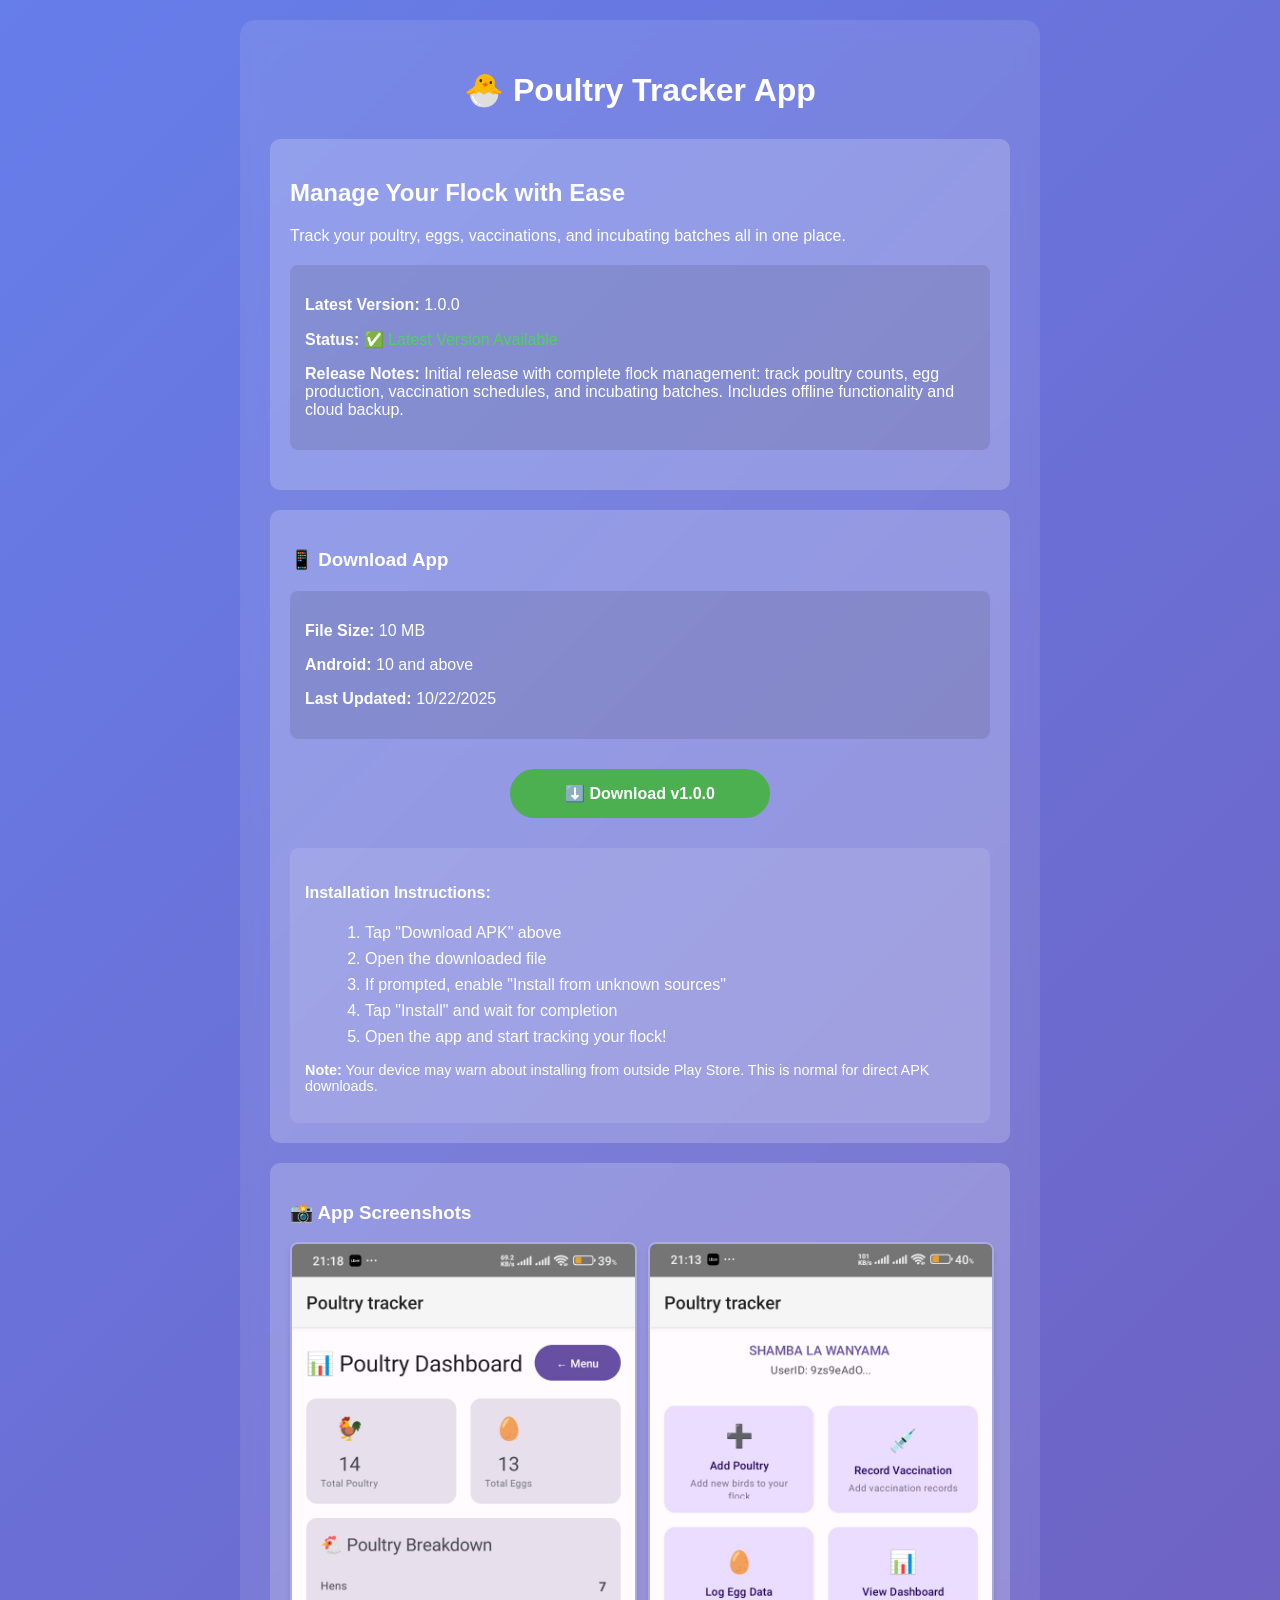
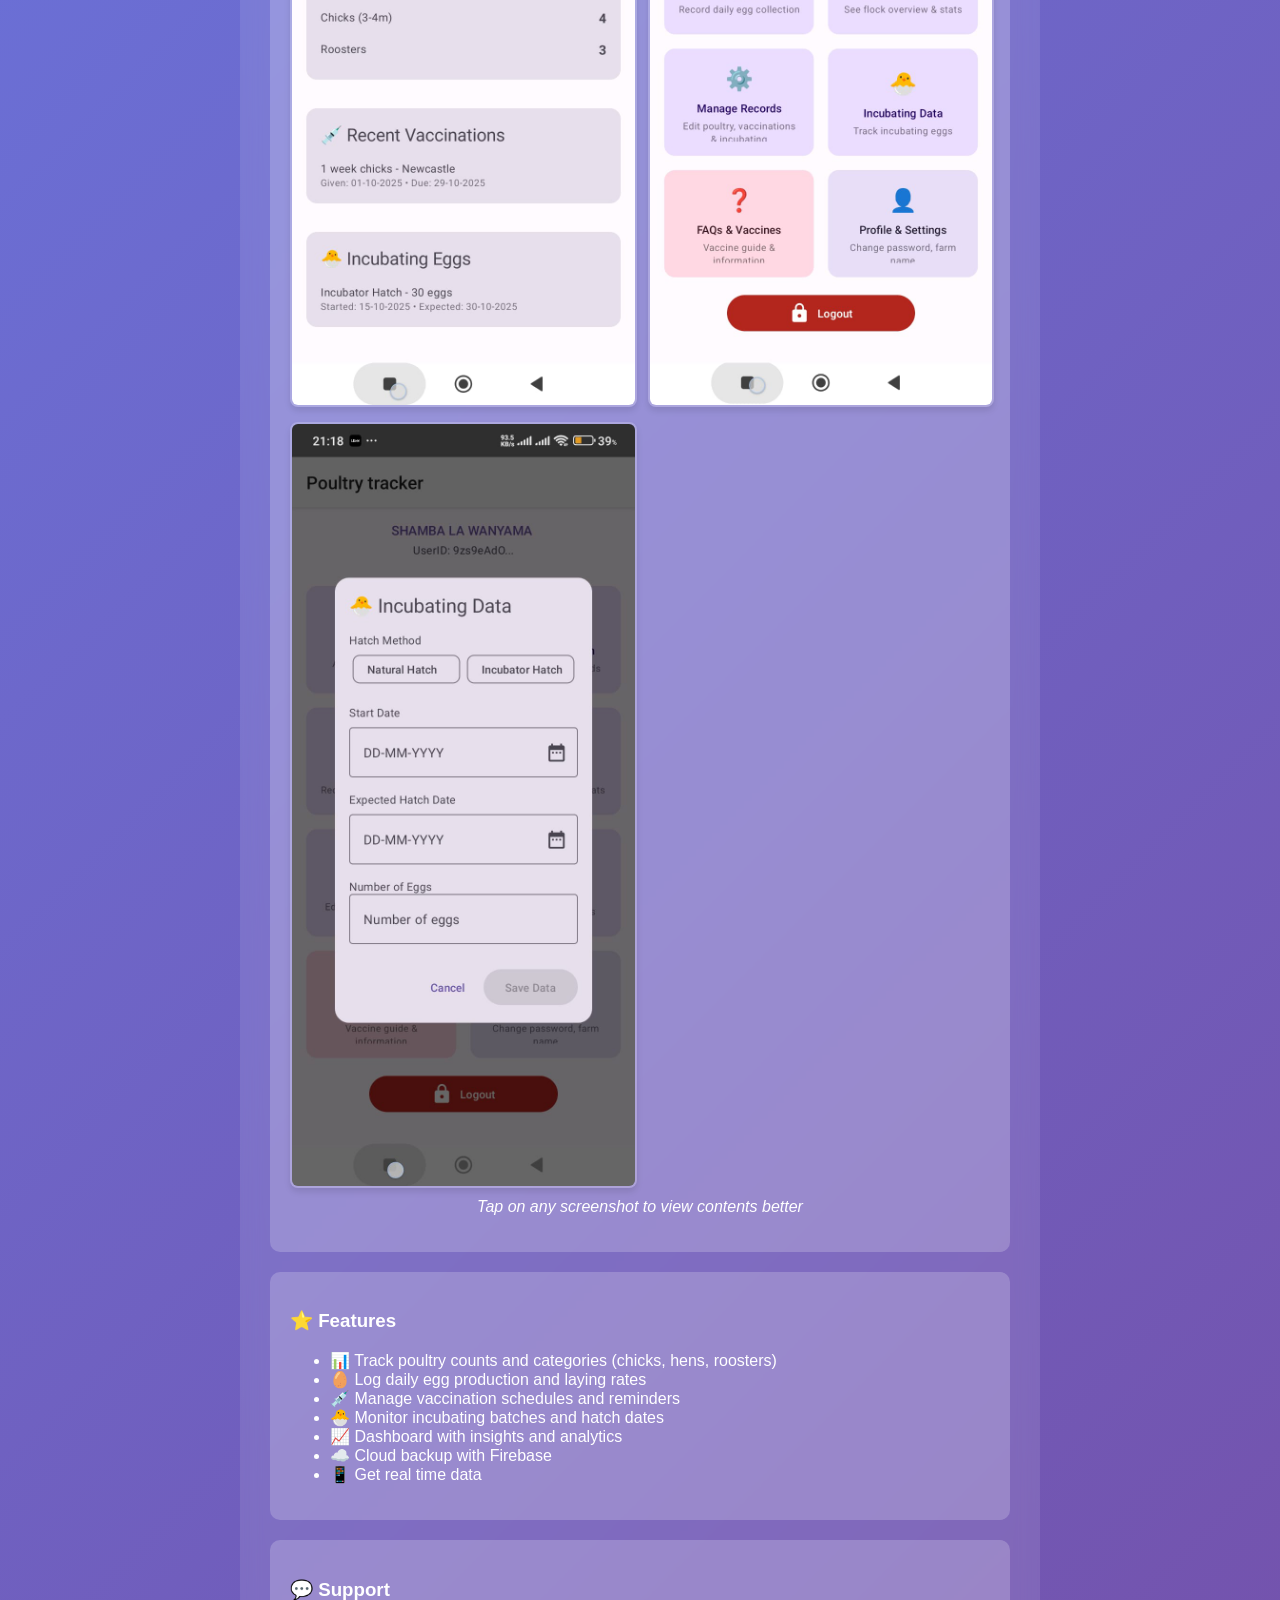
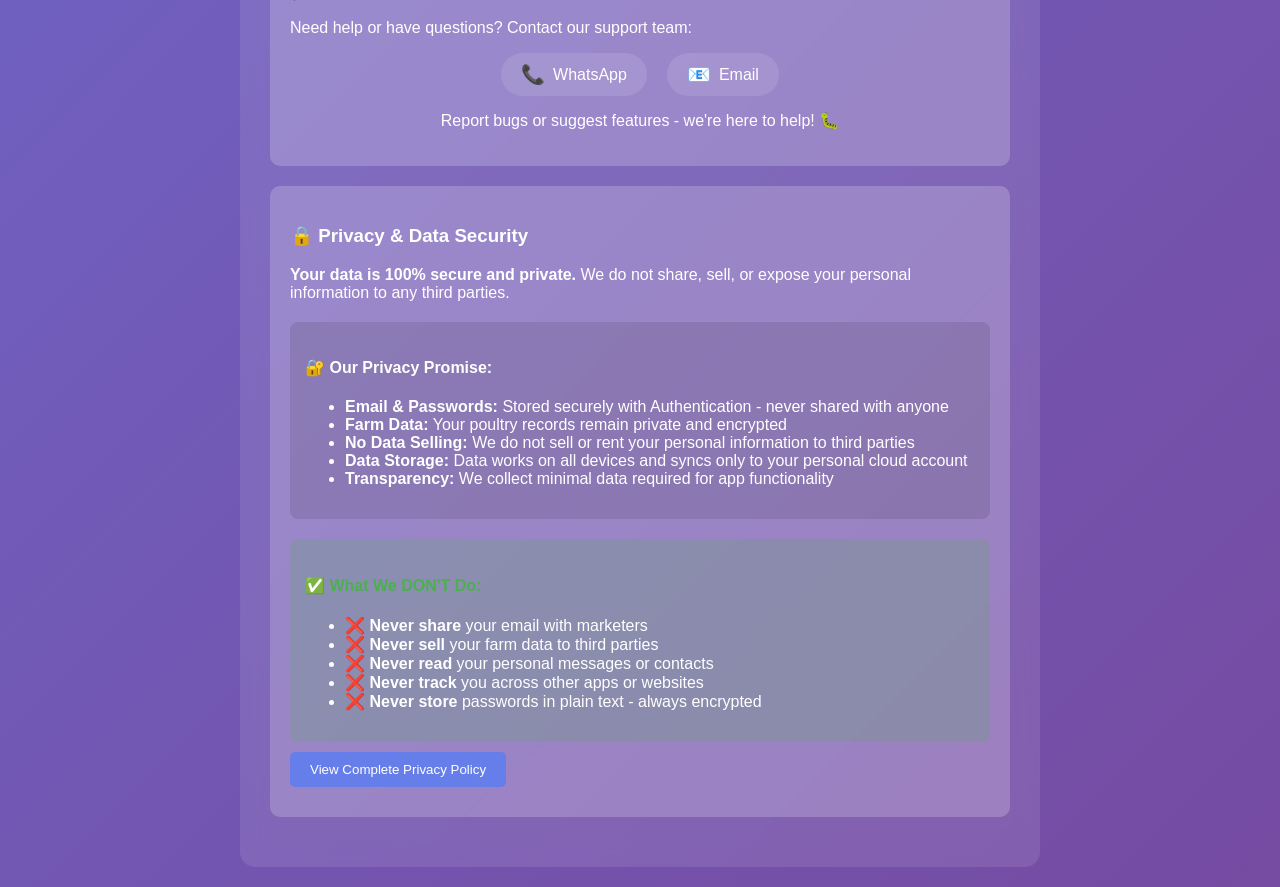
==== index.html @ 31ac5401 "Initial commit: Poultry Tracker App website" ====
<!DOCTYPE html>
<html lang="en">
<head>
    <meta charset="UTF-8">
    <meta name="viewport" content="width=device-width, initial-scale=1.0">
    <title>Poultry Tracker App - Flock Management</title>
    <style>
        body {
            font-family: Arial, sans-serif;
            max-width: 800px;
            margin: 0 auto;
            padding: 20px;
            background: linear-gradient(135deg, #667eea 0%, #764ba2 100%);
            color: white;
            min-height: 100vh;
        }
        .container {
            background: rgba(255, 255, 255, 0.1);
            padding: 30px;
            border-radius: 15px;
            backdrop-filter: blur(10px);
        }
        h1 {
            text-align: center;
            margin-bottom: 30px;
        }
        .app-info {
            background: rgba(255, 255, 255, 0.2);
            padding: 20px;
            border-radius: 10px;
            margin: 20px 0;
        }
        .version-info {
            margin: 20px 0;
            padding: 15px;
            background: rgba(0,0,0,0.1);
            border-radius: 8px;
        }
        .screenshot-grid {
            display: grid;
            grid-template-columns: repeat(auto-fit, minmax(250px, 1fr));
            gap: 15px;
            margin-top: 15px;
        }
        .screenshot {
            width: 100%;
            border-radius: 8px;
            cursor: pointer;
            transition: transform 0.3s;
            box-shadow: 0 4px 6px rgba(0,0,0,0.1);
            border: 2px solid rgba(255,255,255,0.2);
        }
        .screenshot:hover {
            transform: scale(1.05);
        }
        .download-btn {
            display: block;
            width: 200px;
            margin: 30px auto;
            padding: 15px 30px;
            background: #4CAF50;
            color: white;
            text-decoration: none;
            text-align: center;
            border-radius: 25px;
            font-weight: bold;
            transition: background 0.3s;
        }
        .download-btn:hover {
            background: #45a049;
        }
        .instructions {
            background: rgba(255,255,255,0.1);
            padding: 15px;
            border-radius: 8px;
            margin-top: 15px;
        }
        .instructions ol {
            text-align: left;
            margin-left: 20px;
        }
        .instructions li {
            margin-bottom: 8px;
        }
        .contact-links {
            display: flex;
            justify-content: center;
            gap: 20px;
            margin: 15px 0;
        }
        .contact-link {
            display: flex;
            align-items: center;
            gap: 8px;
            padding: 10px 20px;
            background: rgba(255,255,255,0.1);
            border-radius: 25px;
            text-decoration: none;
            color: white;
            transition: background 0.3s;
        }
        .contact-link:hover {
            background: rgba(255,255,255,0.2);
        }
        table {
            width: 100%;
            border-collapse: collapse;
            margin: 15px 0;
        }
        th, td {
            padding: 12px;
            text-align: left;
            border-bottom: 1px solid rgba(255,255,255,0.2);
        }
        th {
            background: rgba(255,255,255,0.1);
            font-weight: bold;
        }
        .privacy-toggle {
            background: #667eea;
            color: white;
            border: none;
            padding: 10px 20px;
            border-radius: 5px;
            cursor: pointer;
            margin: 10px 0;
        }
        .privacy-toggle:hover {
            background: #5a6fd8;
        }
    </style>
</head>
<body>
    <div class="container">
        <h1>🐣 Poultry Tracker App</h1>
        
        <div class="app-info">
            <h2>Manage Your Flock with Ease</h2>
            <p>Track your poultry, eggs, vaccinations, and incubating batches all in one place.</p>
            
            <div class="version-info">
                <p><strong>Latest Version:</strong> <span id="currentVersion">Loading...</span></p>
                <p><strong>Status:</strong> <span id="updateStatus">Checking...</span></p>
                <p><strong>Release Notes:</strong> <span id="releaseNotes">Loading...</span></p>
            </div>
        </div>

        <!-- Download Section -->
        <div class="app-info">
            <h3>📱 Download App</h3>
            <div class="version-info">
                <p><strong>File Size:</strong> 10 MB</p>
                <p><strong>Android:</strong> 10 and above</p>
                <p><strong>Last Updated:</strong> <span id="lastUpdated">Loading...</span></p>
            </div>
            
            <a href="./download/poultry-tracker.apk" class="download-btn" download="PoultryTracker_v1.0.0.apk">
                ⬇️ Download APK
            </a>

            <div class="instructions">
                <h4>Installation Instructions:</h4>
                <ol>
                    <li>Tap "Download APK" above</li>
                    <li>Open the downloaded file</li>
                    <li>If prompted, enable "Install from unknown sources"</li>
                    <li>Tap "Install" and wait for completion</li>
                    <li>Open the app and start tracking your flock!</li>
                </ol>
                <p style="font-size: 0.9em; margin-top: 10px;">
                    <strong>Note:</strong> Your device may warn about installing from outside Play Store. This is normal for direct APK downloads.
                </p>
            </div>
        </div>
        
        <!-- Screenshots Section -->
        <div class="app-info">
            <h3>📸 App Screenshots</h3>
            <div class="screenshot-grid">
                <img src="./images/dashboard.jpg" alt="Dashboard - Track your poultry statistics" class="screenshot" 
                     onerror="this.style.display='none'">
                <img src="./images/menu.jpg" alt="Main Menu - Easy navigation" class="screenshot"
                     onerror="this.style.display='none'">
                <img src="./images/incubate.jpg" alt="Incubation Tracking - Monitor hatch progress" class="screenshot"
                     onerror="this.style.display='none'">
            </div>
            <p style="text-align: center; margin-top: 10px; font-style: italic;">
                Tap on any screenshot to view contents better
            </p>
        </div>
        
        <!-- Features Section -->
        <div class="app-info">
            <h3>⭐ Features</h3>
            <ul>
                <li>📊 Track poultry counts and categories (chicks, hens, roosters)</li>
                <li>🥚 Log daily egg production and laying rates</li>
                <li>💉 Manage vaccination schedules and reminders</li>
                <li>🐣 Monitor incubating batches and hatch dates</li>
                <li>📈 Dashboard with insights and analytics</li>
                <li>☁️ Cloud backup with Firebase</li>
                <li>📱 Get real time data</li>
            </ul>
        </div>
        
        <!-- Support Section -->
        <div class="app-info">
            <h3>💬 Support</h3>
            <p>Need help or have questions? Contact our support team:</p>
            <div class="contact-links">
                <a href="https://wa.me/254799610782" class="contact-link" target="_blank">
                    <span style="font-size: 1.2em;">📞</span> WhatsApp
                </a>
                <a href="mailto:knightdalepoultry@gmail.com" class="contact-link">
                    <span style="font-size: 1.2em;">📧</span> Email
                </a>
            </div>
            <p style="text-align: center; margin-top: 10px;">
                Report bugs or suggest features - we're here to help! 🐛
            </p>
        </div>
        
        <!-- Privacy Policy Section -->
        <div class="app-info">
            <h3>🔒 Privacy & Data Security</h3>
            <p><strong>Your data is 100% secure and private.</strong> We do not share, sell, or expose your personal information to any third parties.</p>
            
            <div class="version-info">
                <h4>🔐 Our Privacy Promise:</h4>
                <ul style="text-align: left;">
                    <li><strong>Email & Passwords:</strong> Stored securely with Authentication - never shared with anyone</li>
                    <li><strong>Farm Data:</strong> Your poultry records remain private and encrypted</li>
                    <li><strong>No Data Selling:</strong> We do not sell or rent your personal information to third parties</li>
                    <li><strong>Data Storage:</strong> Data works on all devices and syncs only to your personal cloud account</li>
                    <li><strong>Transparency:</strong> We collect minimal data required for app functionality</li>
                </ul>
            </div>

            <div style="margin-top: 20px; padding: 15px; background: rgba(76, 175, 80, 0.2); border-radius: 8px;">
                <h4 style="color: #4CAF50;">✅ What We DON'T Do:</h4>
                <ul style="text-align: left;">
                    <li>❌ <strong>Never share</strong> your email with marketers</li>
                    <li>❌ <strong>Never sell</strong> your farm data to third parties</li>
                    <li>❌ <strong>Never read</strong> your personal messages or contacts</li>
                    <li>❌ <strong>Never track</strong> you across other apps or websites</li>
                    <li>❌ <strong>Never store</strong> passwords in plain text - always encrypted</li>
                </ul>
            </div>

            <button class="privacy-toggle" onclick="showFullPrivacy()">View Complete Privacy Policy</button>
        </div>

        <!-- Full Privacy Policy (hidden by default) -->
        <div id="privacy-policy-full" class="app-info" style="display: none;">
            <h3>📄 Complete Privacy Policy</h3>
            
            <h4>1. Information We Collect</h4>
            <p><strong>Personal Information:</strong> When you create an account, we collect your email address for authentication purposes only. This is stored securely.</p>
            
            <p><strong>Farm Data:</strong> We store your poultry counts, egg production records, vaccination schedules, and incubating data. This information is stored in your personal database and is only accessible by you.</p>
            
            <p><strong>Usage Data:</strong> We may collect anonymous usage statistics to improve app performance and fix bugs. This data cannot be traced back to you personally.</p>

            <h4>2. How We Use Your Information</h4>
            <ul style="text-align: left;">
                <li>To provide and maintain the Poultry Tracker App service</li>
                <li>To authenticate your account and secure your data</li>
                <li>To sync your data across devices when you're logged in</li>
                <li>To improve app functionality and user experience</li>
                <li>To provide customer support when requested</li>
            </ul>

            <h4>3. Data Security</h4>
            <p>We implement industry-standard security measures:</p>
            <ul style="text-align: left;">
                <li>All data transmission is encrypted using SSL/TLS</li>
                <li>Passwords are hashed and never stored in plain text</li>
                <li>Database access is restricted with security rules</li>
                <li>Regular security updates and monitoring</li>
            </ul>

            <h4>4. Third-Party Services</h4>
            <p>We use Google Firebase for authentication and data storage. Firebase complies with global privacy standards and provides enterprise-level security for your data.</p>

            <h4>5. Your Rights</h4>
            <p>You have the right to:</p>
            <ul style="text-align: left;">
                <li>Access all your personal data stored in the app</li>
                <li>Export your farm data at any time</li>
                <li>Delete your account and all associated data</li>
                <li>Opt-out of anonymous usage tracking</li>
            </ul>

            <h4>6. Data Retention</h4>
            <p>Your data is retained as long as your account is active. When you delete your account, all personal data and farm records are permanently removed from our servers.</p>

            <h4>7. Contact Us</h4>
            <p>For privacy-related questions or to exercise your rights, contact us at:</p>
            <div class="contact-links">
                <a href="https://wa.me/254799610782" class="contact-link" target="_blank">
                    <span style="font-size: 1.2em;">📞</span> WhatsApp
                </a>
                <a href="mailto:knightdalepoultry@gmail.com" class="contact-link">
                    <span style="font-size: 1.2em;">📧</span> Email
                </a>
            </div>

            <p style="margin-top: 20px; font-size: 0.9em; text-align: center;">
                <em>Last Updated: October 22, 2025</em>
            </p>

            <button class="privacy-toggle" onclick="hideFullPrivacy()">Close Full Policy</button>
        </div>
    </div>

    <script>
        // Fetch and display version info from version.json
        fetch('./version.json')
            .then(response => {
                if (!response.ok) {
                    throw new Error('Network response was not ok');
                }
                return response.json();
            })
            .then(data => {
                console.log('Version data loaded:', data);
                
                // Update version information
                document.getElementById('currentVersion').textContent = data.version;
                document.getElementById('releaseNotes').textContent = data.release_notes || 'Bug fixes and performance improvements';
                document.getElementById('lastUpdated').textContent = new Date(data.timestamp).toLocaleDateString();
                
                // Update download link with version-specific filename
                const downloadLink = document.querySelector('.download-btn');
                downloadLink.href = data.url;
                downloadLink.download = `PoultryTracker_v${data.version}.apk`;
                downloadLink.textContent = `⬇️ Download v${data.version}`;
                
                // Show appropriate status
                if (data.mandatory) {
                    document.getElementById('updateStatus').textContent = '🔄 Mandatory Update Required';
                    document.getElementById('updateStatus').style.color = '#ff6b6b';
                } else {
                    document.getElementById('updateStatus').textContent = '✅ Latest Version Available';
                    document.getElementById('updateStatus').style.color = '#51cf66';
                }
            })
            .catch(error => {
                console.error('Error fetching version:', error);
                // Fallback values
                document.getElementById('currentVersion').textContent = '1.0.0';
                document.getElementById('updateStatus').textContent = '⚠️ Check updates in app';
                document.getElementById('updateStatus').style.color = '#ffcc00';
                document.getElementById('releaseNotes').textContent = 'Initial release with flock tracking';
                document.getElementById('lastUpdated').textContent = new Date().toLocaleDateString();
            });

        // Screenshot modal functionality
        document.querySelectorAll('.screenshot').forEach(img => {
            img.addEventListener('click', () => {
                const modal = document.createElement('div');
                modal.style.position = 'fixed';
                modal.style.top = '0';
                modal.style.left = '0';
                modal.style.width = '100%';
                modal.style.height = '100%';
                modal.style.backgroundColor = 'rgba(0,0,0,0.9)';
                modal.style.display = 'flex';
                modal.style.justifyContent = 'center';
                modal.style.alignItems = 'center';
                modal.style.zIndex = '1000';
                modal.style.cursor = 'pointer';
                
                const modalImg = document.createElement('img');
                modalImg.src = img.src;
                modalImg.alt = img.alt;
                modalImg.style.maxWidth = '90%';
                modalImg.style.maxHeight = '90%';
                modalImg.style.borderRadius = '12px';
                modalImg.style.boxShadow = '0 10px 30px rgba(0,0,0,0.5)';
                
                modal.appendChild(modalImg);
                modal.addEventListener('click', () => document.body.removeChild(modal));
                document.body.appendChild(modal);
            });
        });

        // Privacy Policy Toggle Functions
        function showFullPrivacy() {
            document.getElementById('privacy-policy-full').style.display = 'block';
            document.getElementById('privacy-policy-full').scrollIntoView({ behavior: 'smooth' });
        }

        function hideFullPrivacy() {
            document.getElementById('privacy-policy-full').style.display = 'none';
        }
    </script>
</body>
</html>
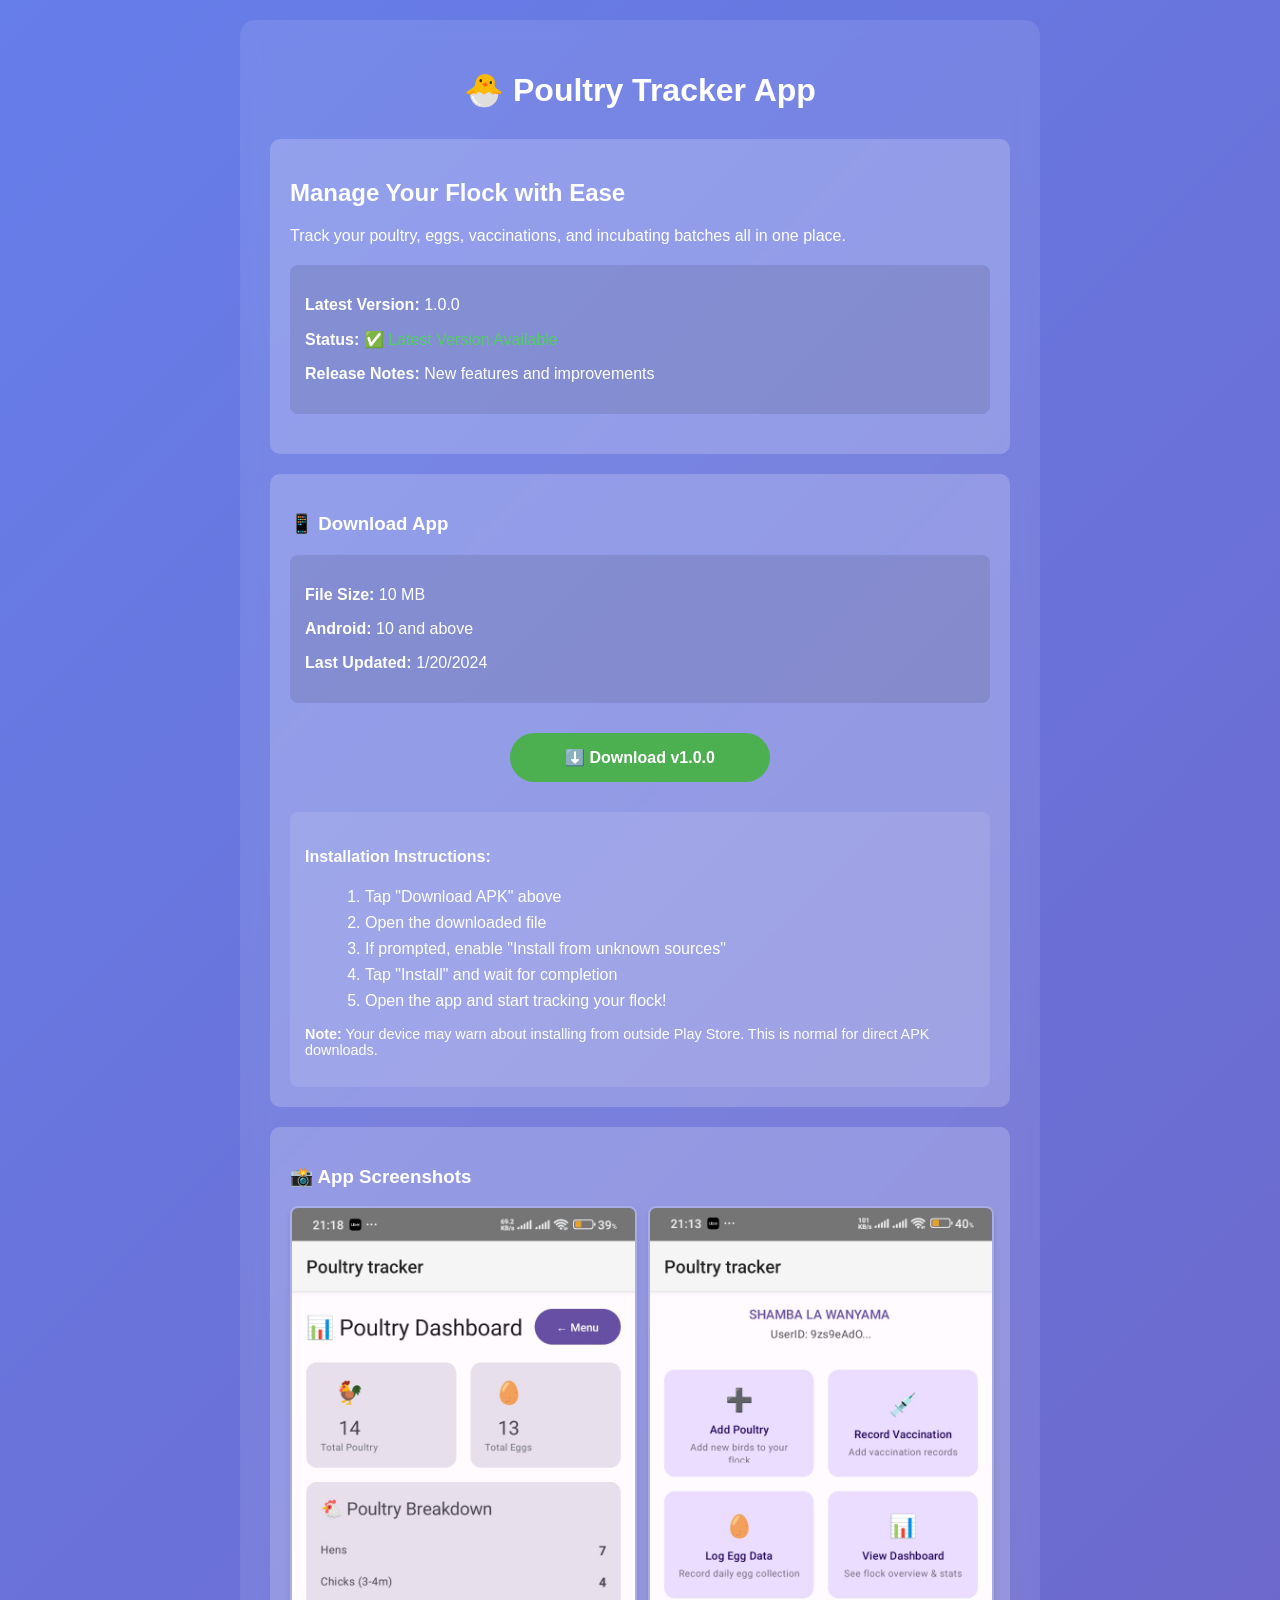
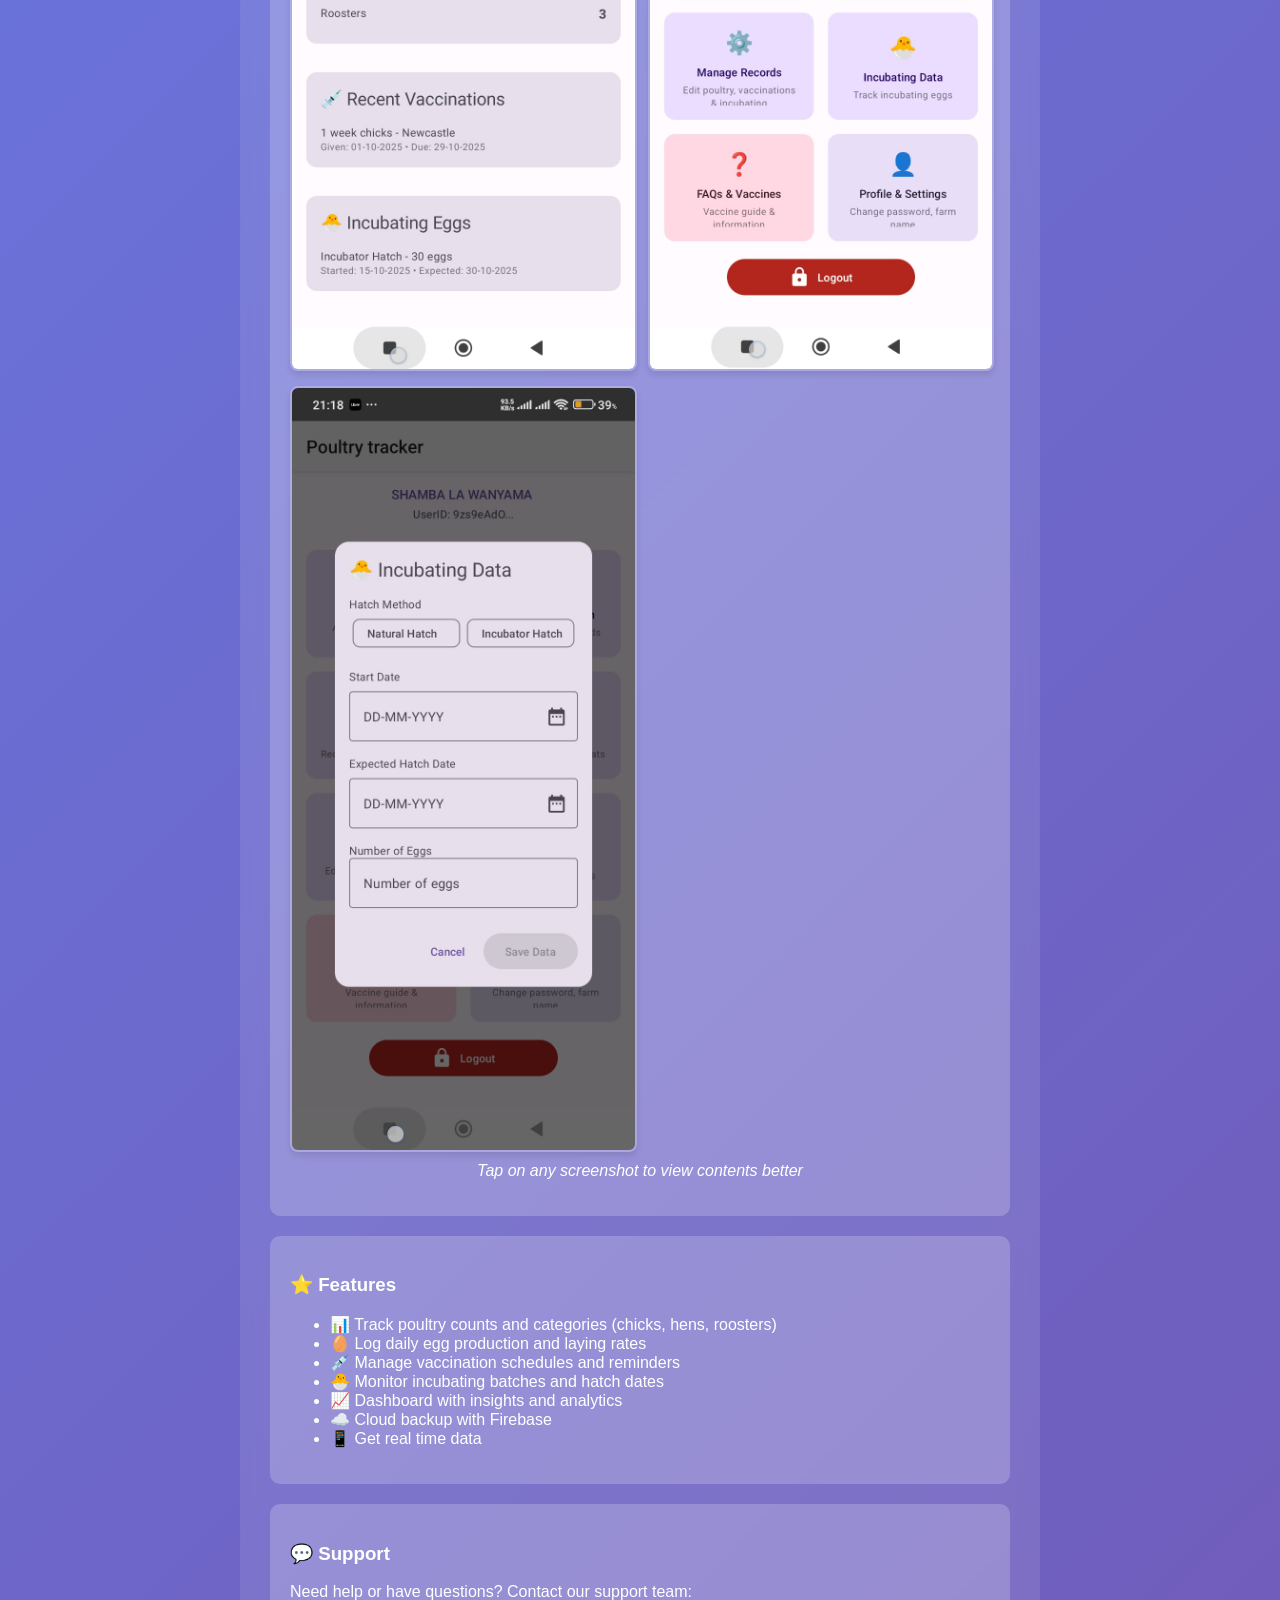
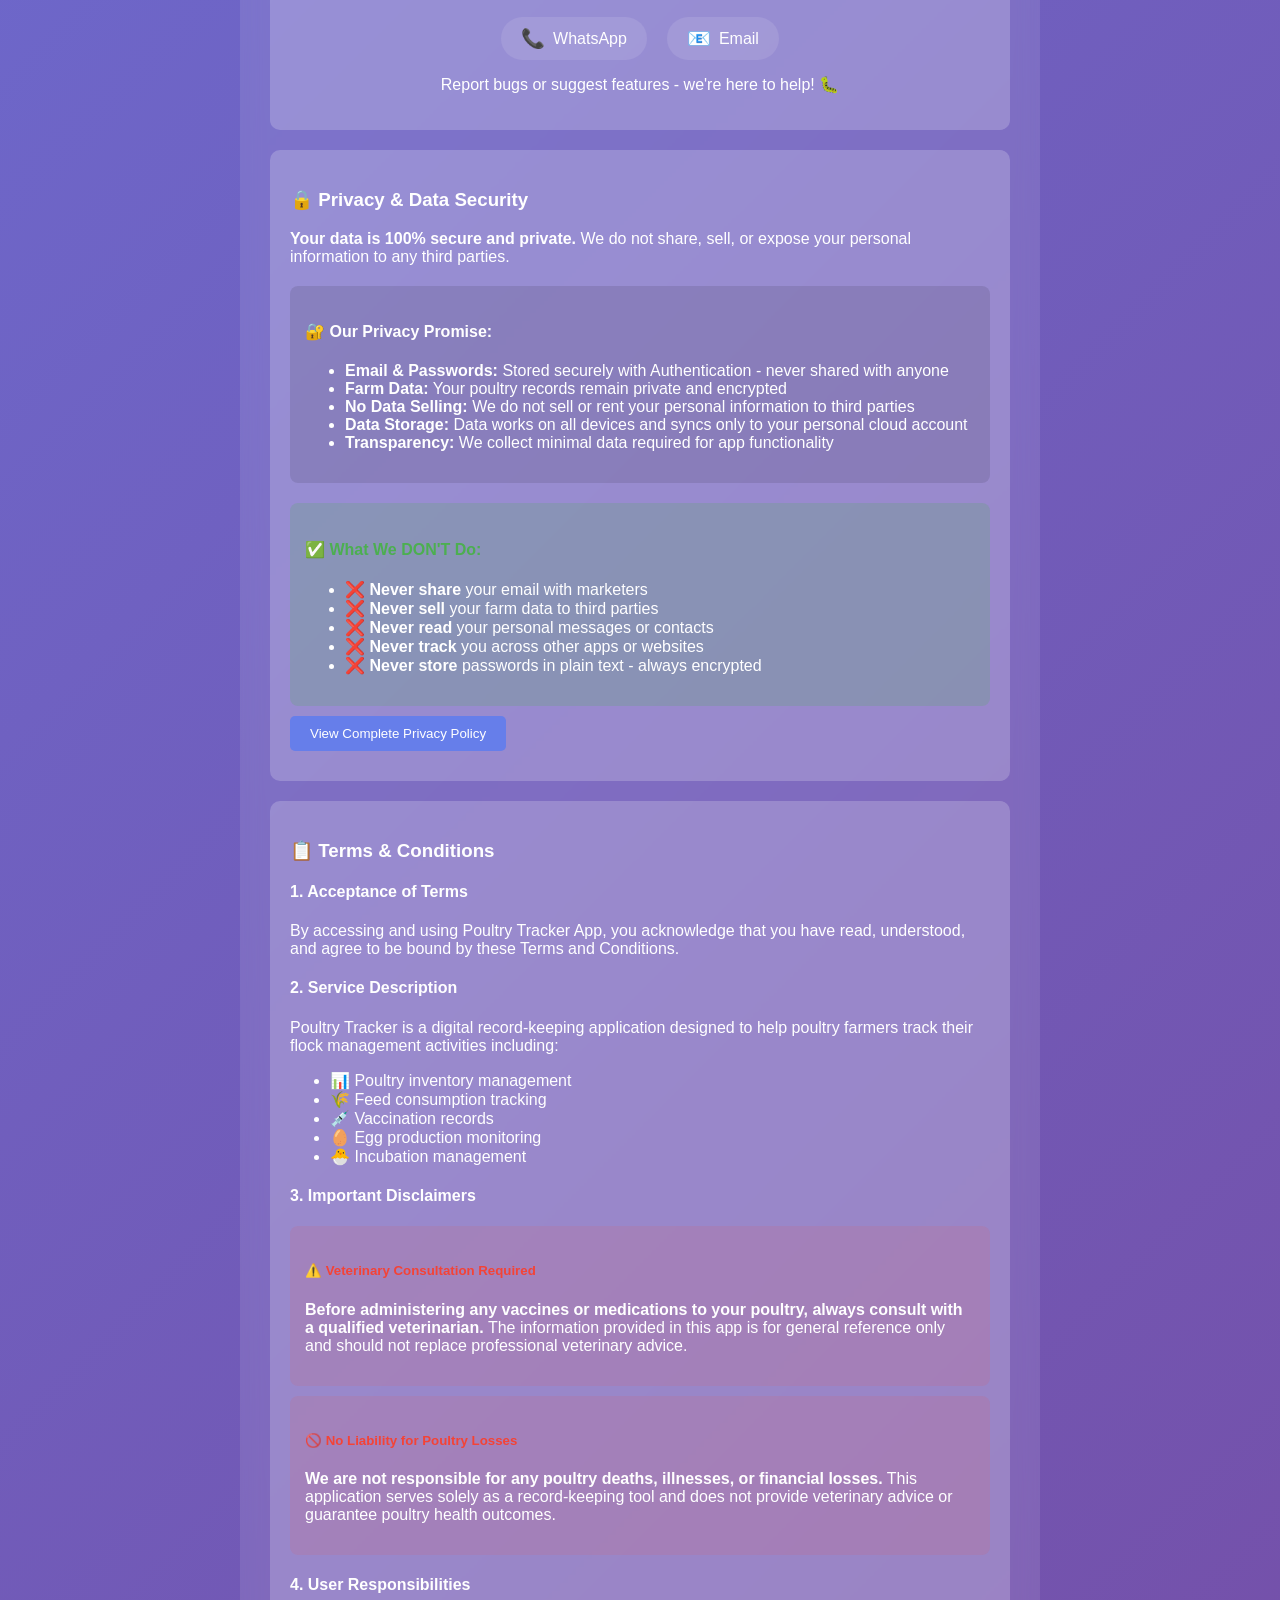
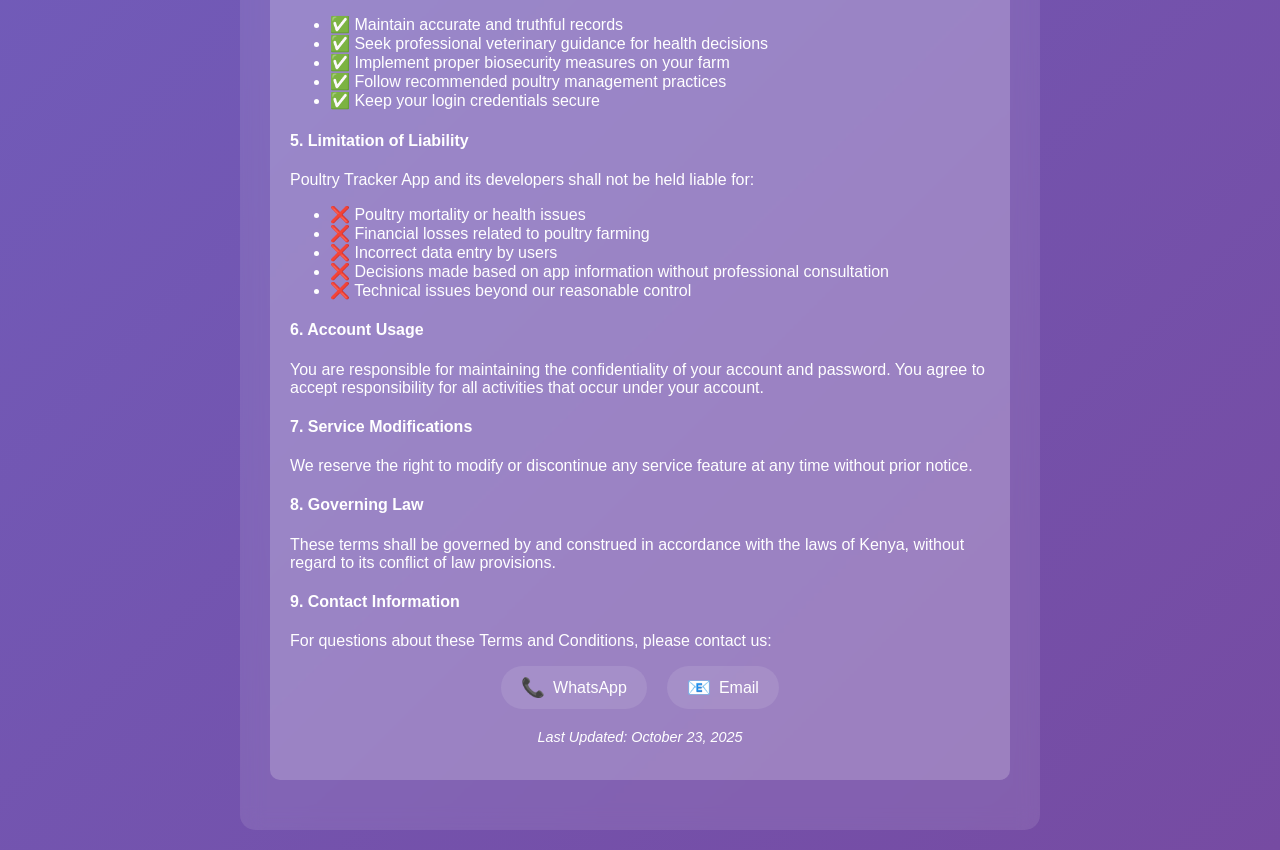
==== commit 47309e2a: "Update index.html" ====
--- a/index.html
+++ b/index.html
@@ -311,6 +311,81 @@
 
             <button class="privacy-toggle" onclick="hideFullPrivacy()">Close Full Policy</button>
         </div>
+
+        <!-- Terms and Conditions Section -->
+<div class="app-info">
+    <h3>📋 Terms & Conditions</h3>
+    
+    <div class="terms-content">
+        <h4>1. Acceptance of Terms</h4>
+        <p>By accessing and using Poultry Tracker App, you acknowledge that you have read, understood, and agree to be bound by these Terms and Conditions.</p>
+
+        <h4>2. Service Description</h4>
+        <p>Poultry Tracker is a digital record-keeping application designed to help poultry farmers track their flock management activities including:</p>
+        <ul style="text-align: left;">
+            <li>📊 Poultry inventory management</li>
+            <li>🌾 Feed consumption tracking</li>
+            <li>💉 Vaccination records</li>
+            <li>🥚 Egg production monitoring</li>
+            <li>🐣 Incubation management</li>
+        </ul>
+
+        <h4>3. Important Disclaimers</h4>
+        
+        <div style="background: rgba(244, 67, 54, 0.1); padding: 15px; border-radius: 8px; margin: 10px 0;">
+            <h5 style="color: #f44336;">⚠️ Veterinary Consultation Required</h5>
+            <p><strong>Before administering any vaccines or medications to your poultry, always consult with a qualified veterinarian.</strong> The information provided in this app is for general reference only and should not replace professional veterinary advice.</p>
+        </div>
+
+        <div style="background: rgba(244, 67, 54, 0.1); padding: 15px; border-radius: 8px; margin: 10px 0;">
+            <h5 style="color: #f44336;">🚫 No Liability for Poultry Losses</h5>
+            <p><strong>We are not responsible for any poultry deaths, illnesses, or financial losses.</strong> This application serves solely as a record-keeping tool and does not provide veterinary advice or guarantee poultry health outcomes.</p>
+        </div>
+
+        <h4>4. User Responsibilities</h4>
+        <ul style="text-align: left;">
+            <li>✅ Maintain accurate and truthful records</li>
+            <li>✅ Seek professional veterinary guidance for health decisions</li>
+            <li>✅ Implement proper biosecurity measures on your farm</li>
+            <li>✅ Follow recommended poultry management practices</li>
+            <li>✅ Keep your login credentials secure</li>
+        </ul>
+
+        <h4>5. Limitation of Liability</h4>
+        <p>Poultry Tracker App and its developers shall not be held liable for:</p>
+        <ul style="text-align: left;">
+            <li>❌ Poultry mortality or health issues</li>
+            <li>❌ Financial losses related to poultry farming</li>
+            <li>❌ Incorrect data entry by users</li>
+            <li>❌ Decisions made based on app information without professional consultation</li>
+            <li>❌ Technical issues beyond our reasonable control</li>
+        </ul>
+
+        <h4>6. Account Usage</h4>
+        <p>You are responsible for maintaining the confidentiality of your account and password. You agree to accept responsibility for all activities that occur under your account.</p>
+
+        <h4>7. Service Modifications</h4>
+        <p>We reserve the right to modify or discontinue any service feature at any time without prior notice.</p>
+
+        <h4>8. Governing Law</h4>
+        <p>These terms shall be governed by and construed in accordance with the laws of Kenya, without regard to its conflict of law provisions.</p>
+
+        <h4>9. Contact Information</h4>
+        <p>For questions about these Terms and Conditions, please contact us:</p>
+        <div class="contact-links">
+            <a href="https://wa.me/254799610782" class="contact-link" target="_blank">
+                <span style="font-size: 1.2em;">📞</span> WhatsApp
+            </a>
+            <a href="mailto:knightdalepoultry@gmail.com" class="contact-link">
+                <span style="font-size: 1.2em;">📧</span> Email
+            </a>
+        </div>
+
+        <p style="margin-top: 20px; font-size: 0.9em; text-align: center;">
+            <em>Last Updated: October 23, 2025</em>
+        </p>
+    </div>
+</div>
     </div>
 
     <script>
@@ -396,4 +471,4 @@
         }
     </script>
 </body>
-</html>+</html>
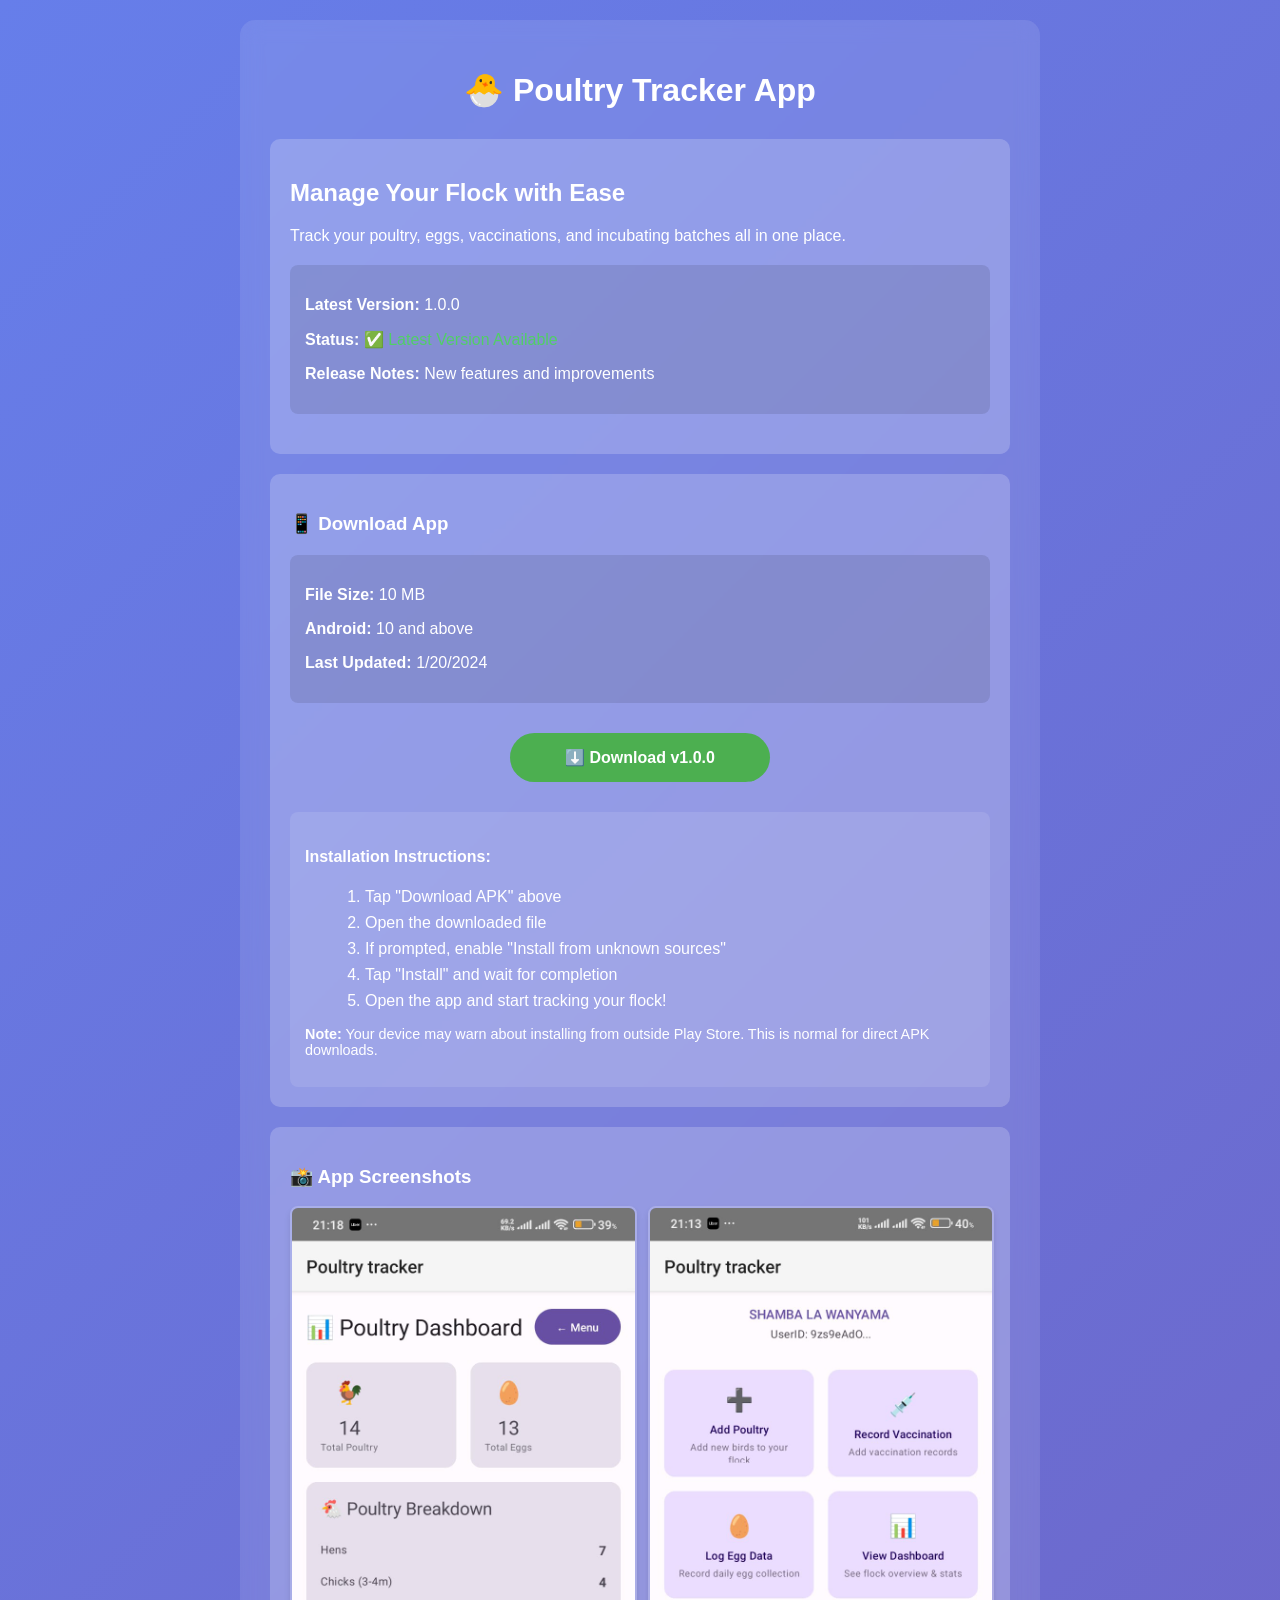
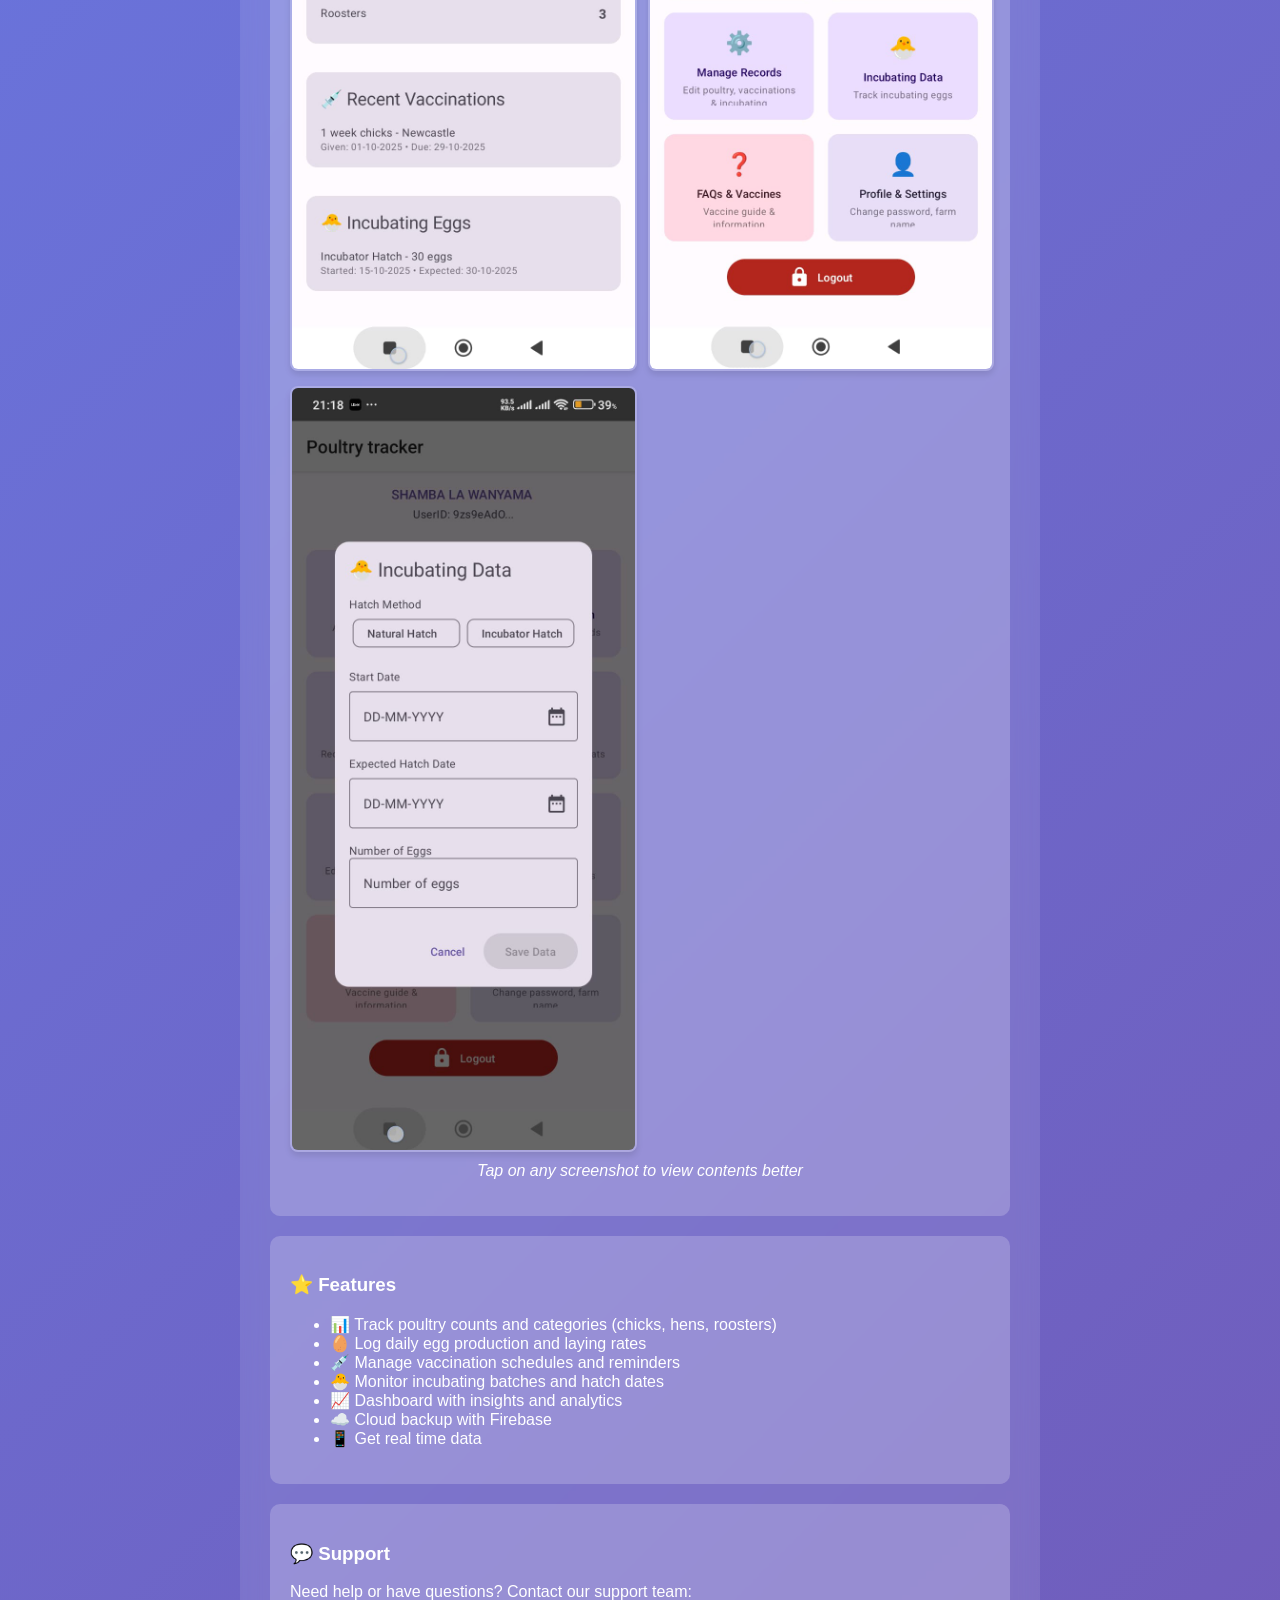
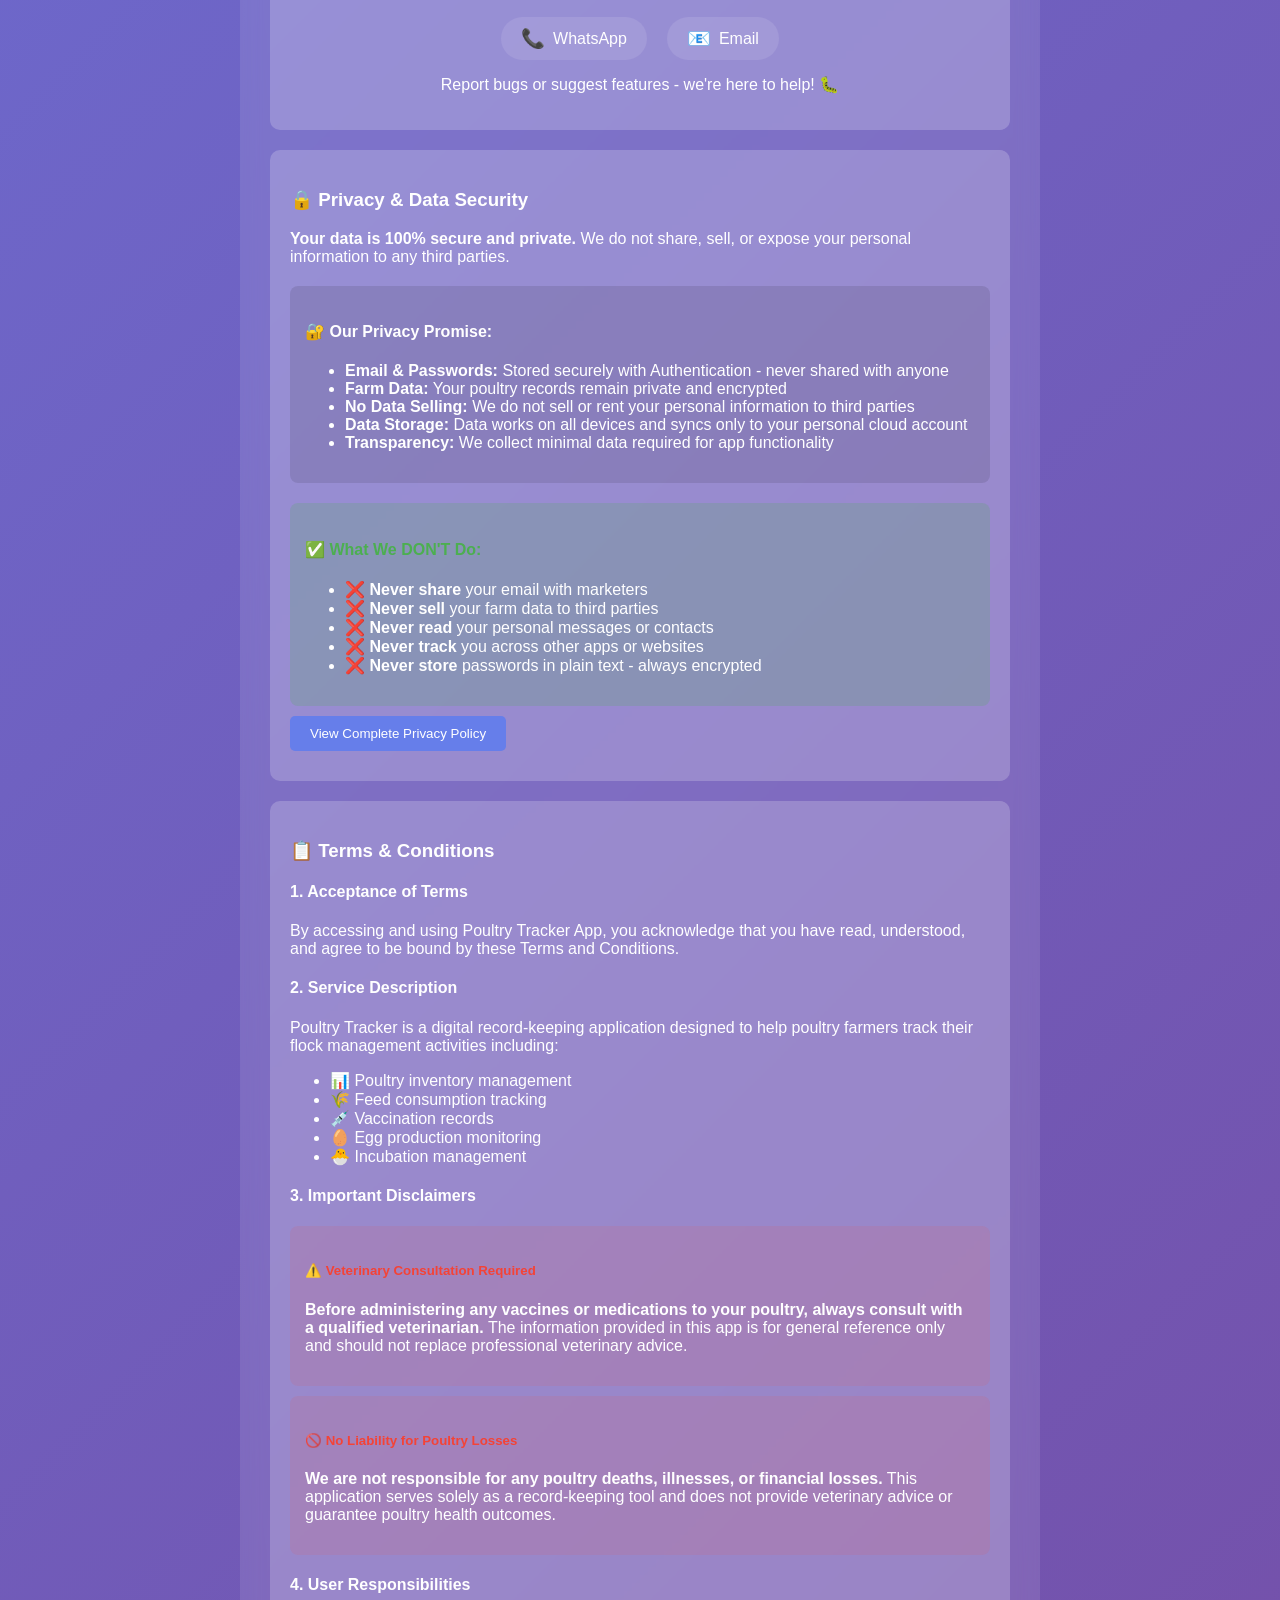
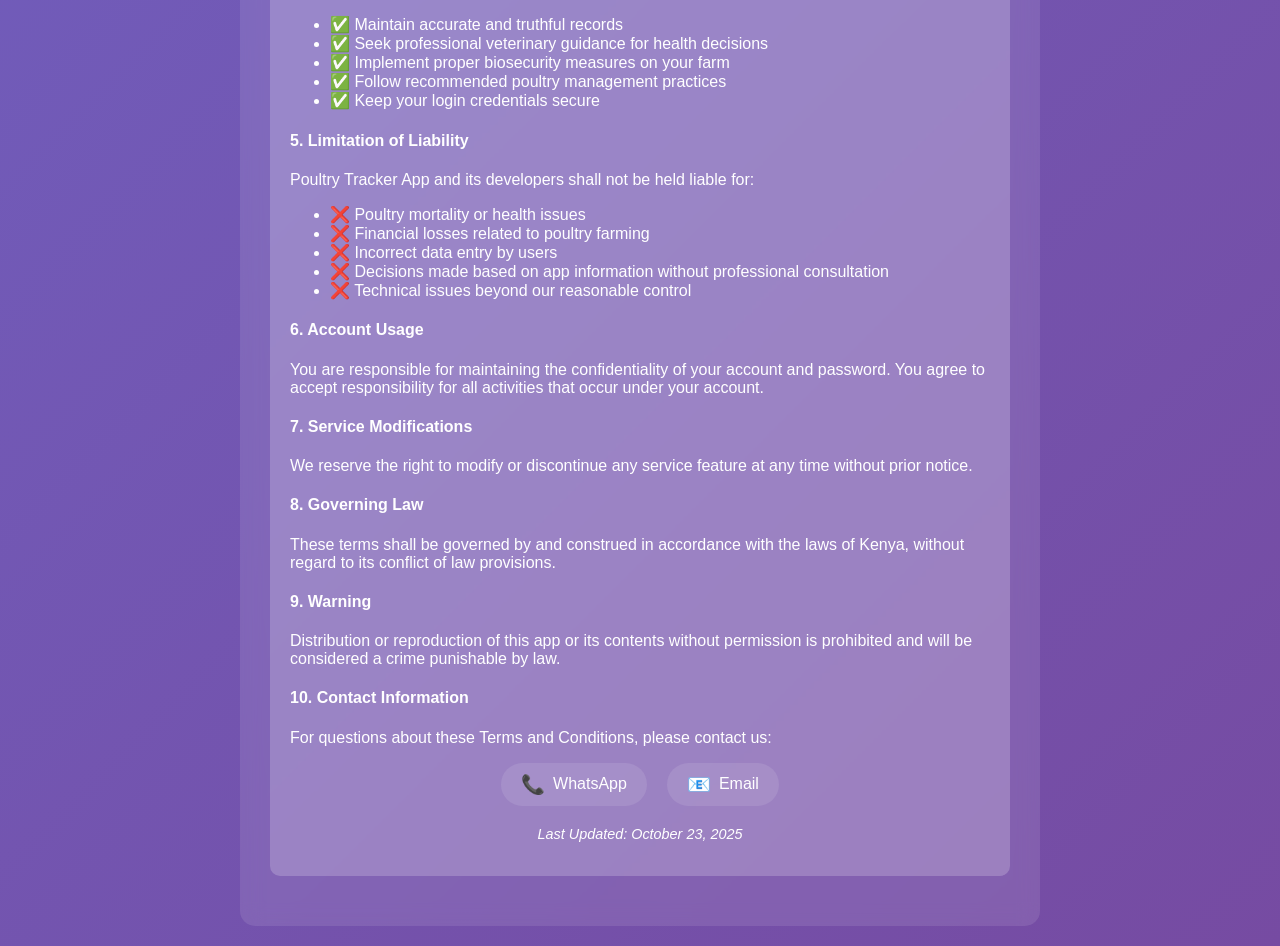
==== commit 9bf300c2: "Update index.html" ====
--- a/index.html
+++ b/index.html
@@ -211,7 +211,7 @@
                 <a href="https://wa.me/254799610782" class="contact-link" target="_blank">
                     <span style="font-size: 1.2em;">📞</span> WhatsApp
                 </a>
-                <a href="mailto:knightdalepoultry@gmail.com" class="contact-link">
+                <a href="mailto:jonahjjed@gmail.com" class="contact-link">
                     <span style="font-size: 1.2em;">📧</span> Email
                 </a>
             </div>
@@ -300,7 +300,7 @@
                 <a href="https://wa.me/254799610782" class="contact-link" target="_blank">
                     <span style="font-size: 1.2em;">📞</span> WhatsApp
                 </a>
-                <a href="mailto:knightdalepoultry@gmail.com" class="contact-link">
+                <a href="mailto:jonahjjed@gmail.com" class="contact-link">
                     <span style="font-size: 1.2em;">📧</span> Email
                 </a>
             </div>
@@ -370,13 +370,16 @@
         <h4>8. Governing Law</h4>
         <p>These terms shall be governed by and construed in accordance with the laws of Kenya, without regard to its conflict of law provisions.</p>
 
-        <h4>9. Contact Information</h4>
+        <h4>9. Warning</h4>
+        <p>Distribution or reproduction of this app or its contents without permission is prohibited and will be considered a crime punishable by law.</p>
+        
+        <h4>10. Contact Information</h4>
         <p>For questions about these Terms and Conditions, please contact us:</p>
         <div class="contact-links">
             <a href="https://wa.me/254799610782" class="contact-link" target="_blank">
                 <span style="font-size: 1.2em;">📞</span> WhatsApp
             </a>
-            <a href="mailto:knightdalepoultry@gmail.com" class="contact-link">
+            <a href="mailto:jonahjjed@gmail.com" class="contact-link">
                 <span style="font-size: 1.2em;">📧</span> Email
             </a>
         </div>
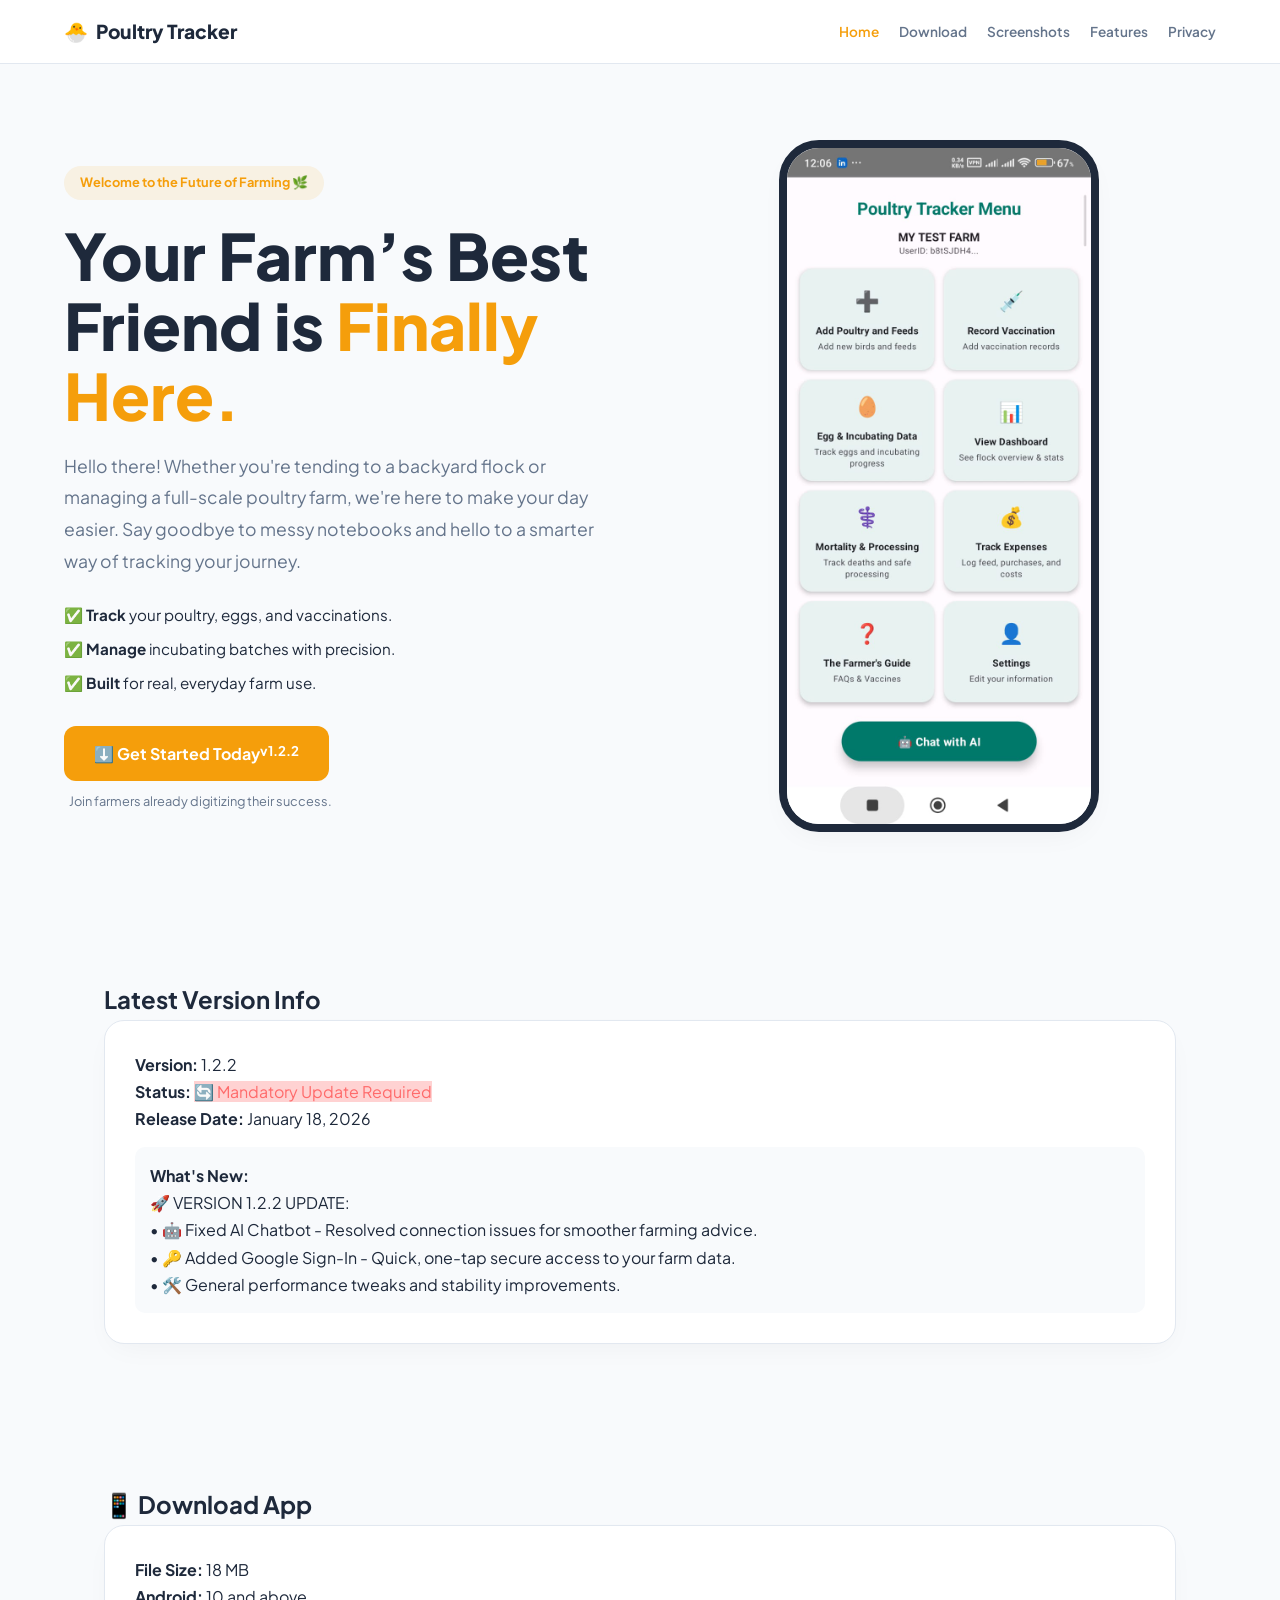
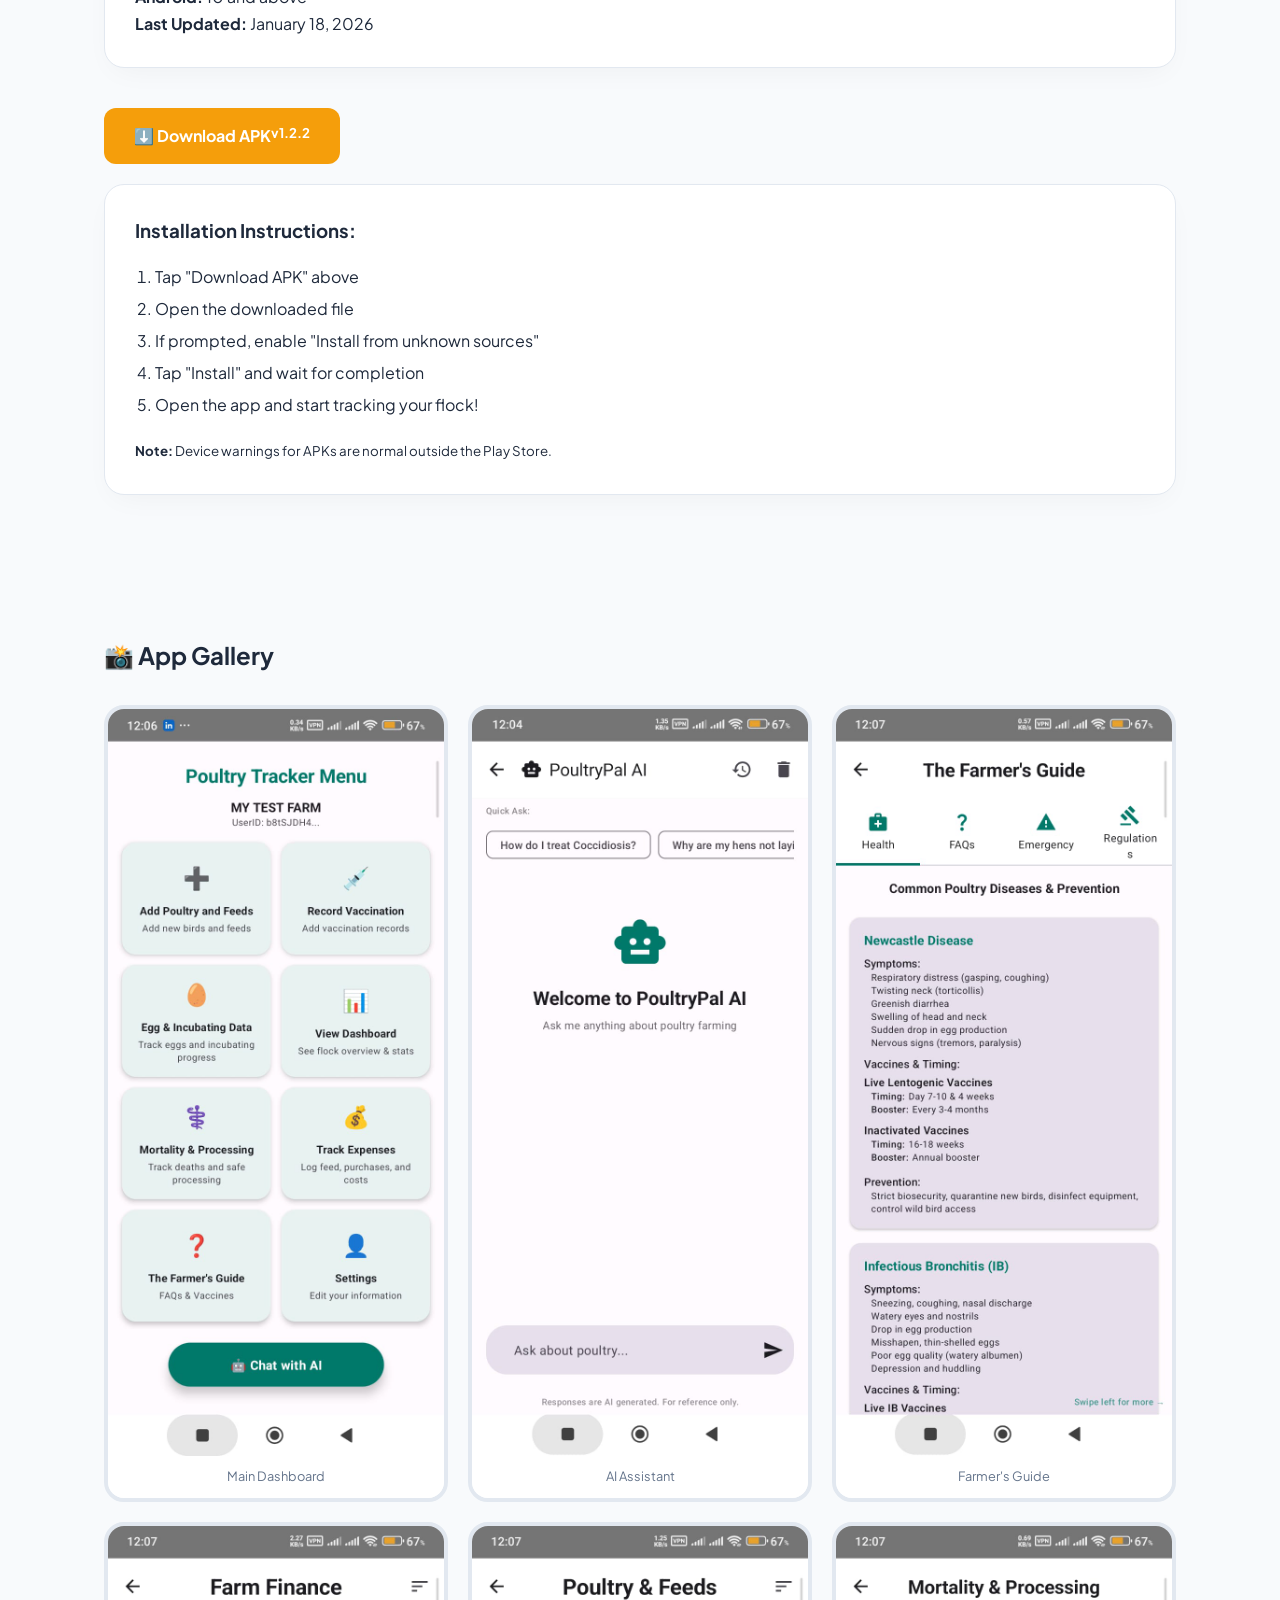
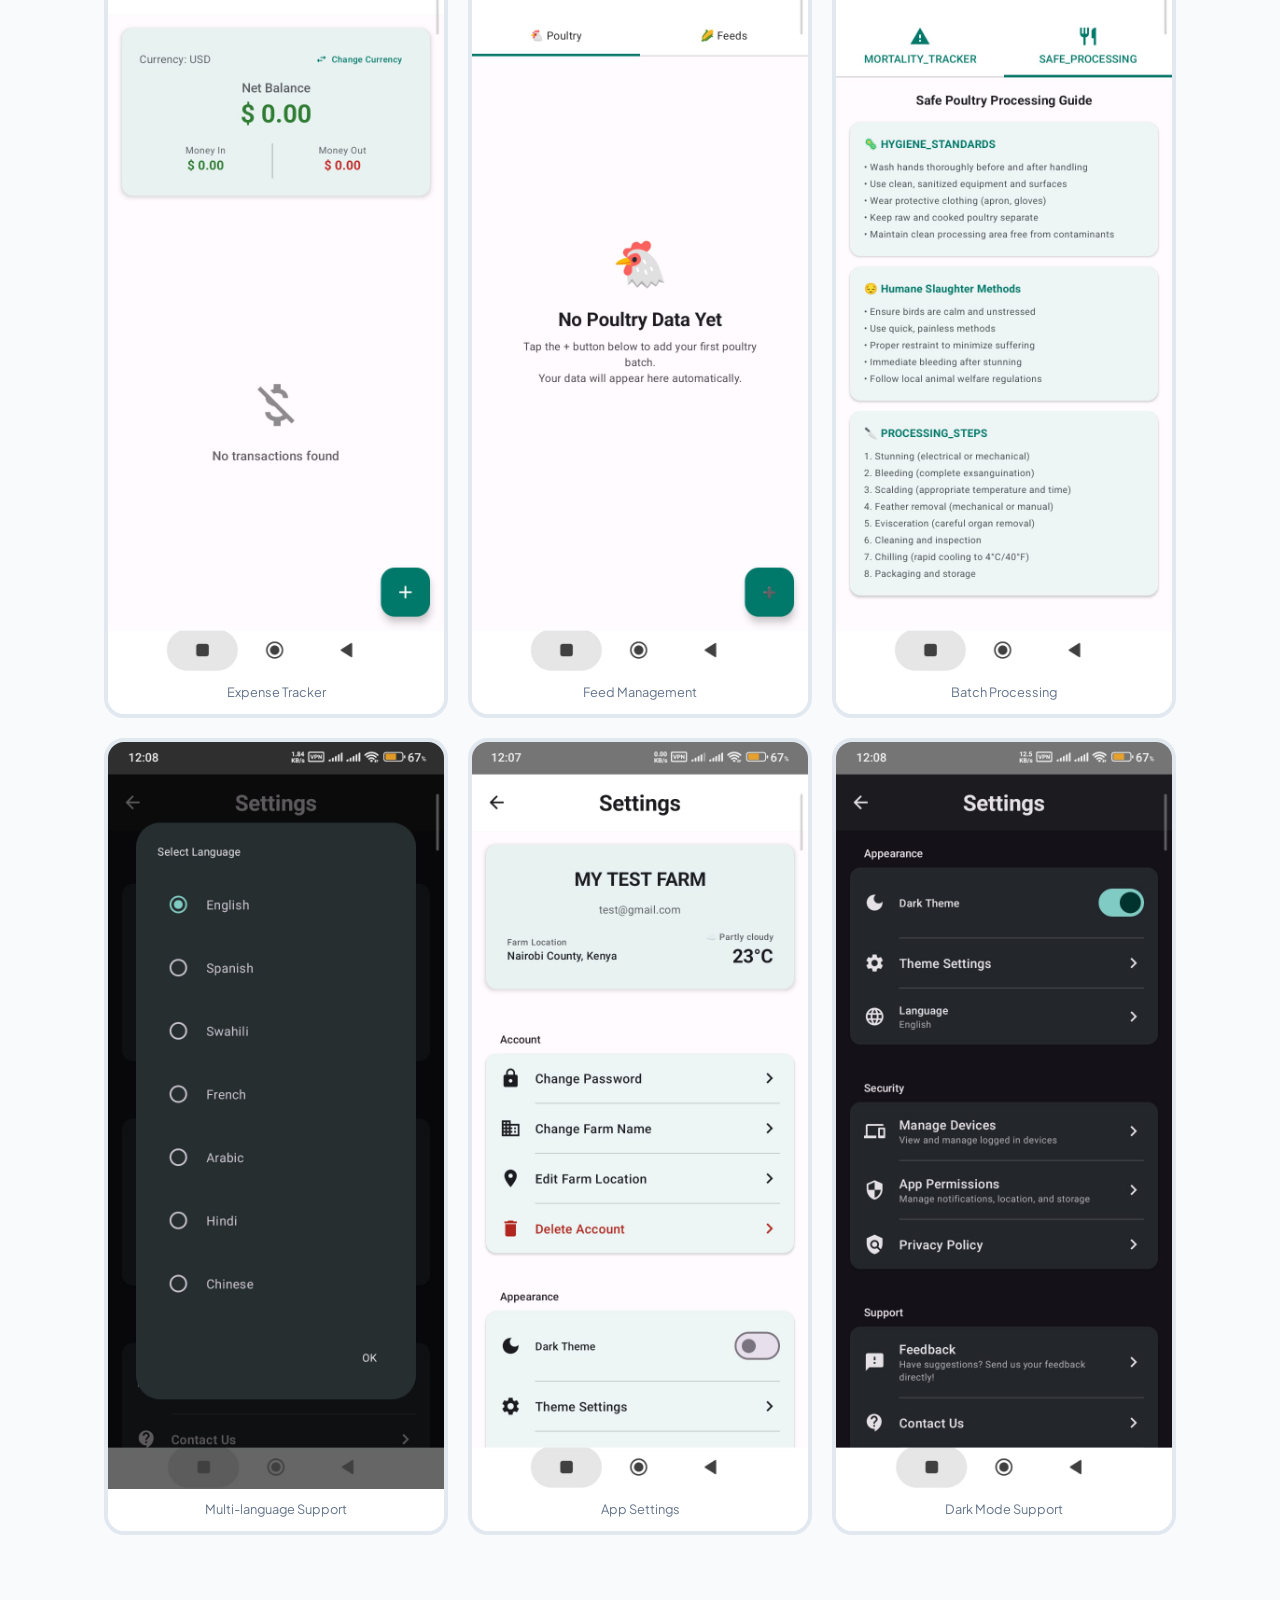
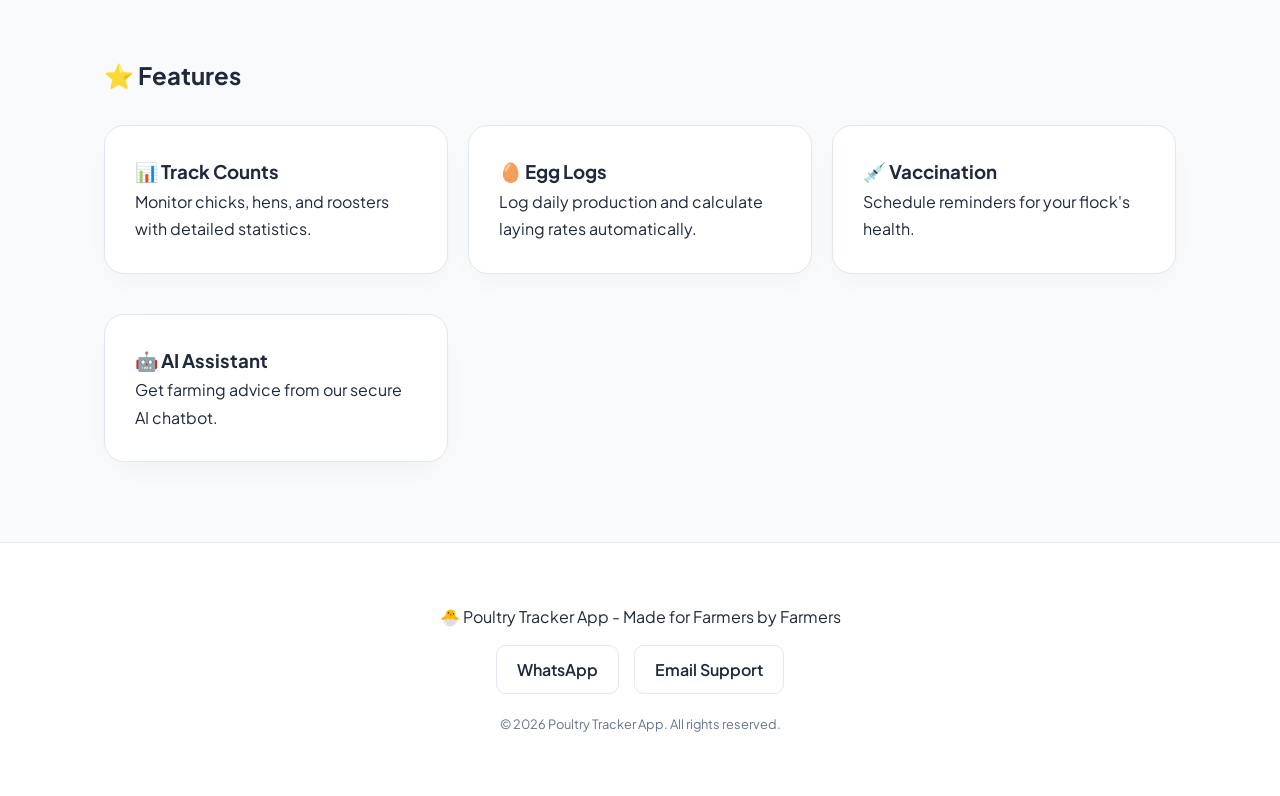
==== commit 7fe505ff: "Update to v1.2.2: Fixed Chatbot and Added Google Sign-in" ====
--- a/index.html
+++ b/index.html
@@ -4,474 +4,157 @@
     <meta charset="UTF-8">
     <meta name="viewport" content="width=device-width, initial-scale=1.0">
     <title>Poultry Tracker App - Flock Management</title>
-    <style>
-        body {
-            font-family: Arial, sans-serif;
-            max-width: 800px;
-            margin: 0 auto;
-            padding: 20px;
-            background: linear-gradient(135deg, #667eea 0%, #764ba2 100%);
-            color: white;
-            min-height: 100vh;
-        }
-        .container {
-            background: rgba(255, 255, 255, 0.1);
-            padding: 30px;
-            border-radius: 15px;
-            backdrop-filter: blur(10px);
-        }
-        h1 {
-            text-align: center;
-            margin-bottom: 30px;
-        }
-        .app-info {
-            background: rgba(255, 255, 255, 0.2);
-            padding: 20px;
-            border-radius: 10px;
-            margin: 20px 0;
-        }
-        .version-info {
-            margin: 20px 0;
-            padding: 15px;
-            background: rgba(0,0,0,0.1);
-            border-radius: 8px;
-        }
-        .screenshot-grid {
-            display: grid;
-            grid-template-columns: repeat(auto-fit, minmax(250px, 1fr));
-            gap: 15px;
-            margin-top: 15px;
-        }
-        .screenshot {
-            width: 100%;
-            border-radius: 8px;
-            cursor: pointer;
-            transition: transform 0.3s;
-            box-shadow: 0 4px 6px rgba(0,0,0,0.1);
-            border: 2px solid rgba(255,255,255,0.2);
-        }
-        .screenshot:hover {
-            transform: scale(1.05);
-        }
-        .download-btn {
-            display: block;
-            width: 200px;
-            margin: 30px auto;
-            padding: 15px 30px;
-            background: #4CAF50;
-            color: white;
-            text-decoration: none;
-            text-align: center;
-            border-radius: 25px;
-            font-weight: bold;
-            transition: background 0.3s;
-        }
-        .download-btn:hover {
-            background: #45a049;
-        }
-        .instructions {
-            background: rgba(255,255,255,0.1);
-            padding: 15px;
-            border-radius: 8px;
-            margin-top: 15px;
-        }
-        .instructions ol {
-            text-align: left;
-            margin-left: 20px;
-        }
-        .instructions li {
-            margin-bottom: 8px;
-        }
-        .contact-links {
-            display: flex;
-            justify-content: center;
-            gap: 20px;
-            margin: 15px 0;
-        }
-        .contact-link {
-            display: flex;
-            align-items: center;
-            gap: 8px;
-            padding: 10px 20px;
-            background: rgba(255,255,255,0.1);
-            border-radius: 25px;
-            text-decoration: none;
-            color: white;
-            transition: background 0.3s;
-        }
-        .contact-link:hover {
-            background: rgba(255,255,255,0.2);
-        }
-        table {
-            width: 100%;
-            border-collapse: collapse;
-            margin: 15px 0;
-        }
-        th, td {
-            padding: 12px;
-            text-align: left;
-            border-bottom: 1px solid rgba(255,255,255,0.2);
-        }
-        th {
-            background: rgba(255,255,255,0.1);
-            font-weight: bold;
-        }
-        .privacy-toggle {
-            background: #667eea;
-            color: white;
-            border: none;
-            padding: 10px 20px;
-            border-radius: 5px;
-            cursor: pointer;
-            margin: 10px 0;
-        }
-        .privacy-toggle:hover {
-            background: #5a6fd8;
-        }
-    </style>
+    <link href="https://fonts.googleapis.com/css2?family=Plus+Jakarta+Sans:wght@400;600;800&display=swap" rel="stylesheet">
+    <link rel="stylesheet" href="./css/styles.css">
 </head>
 <body>
-    <div class="container">
-        <h1>🐣 Poultry Tracker App</h1>
-        
-        <div class="app-info">
-            <h2>Manage Your Flock with Ease</h2>
-            <p>Track your poultry, eggs, vaccinations, and incubating batches all in one place.</p>
-            
-            <div class="version-info">
-                <p><strong>Latest Version:</strong> <span id="currentVersion">Loading...</span></p>
-                <p><strong>Status:</strong> <span id="updateStatus">Checking...</span></p>
-                <p><strong>Release Notes:</strong> <span id="releaseNotes">Loading...</span></p>
+    <nav class="main-nav">
+        <div class="nav-container">
+            <a href="index.html" class="nav-logo"><span>🐣</span> Poultry Tracker</a>
+            <div class="nav-links">
+                <a href="#home" class="nav-link">Home</a>
+                <a href="#download" class="nav-link">Download</a>
+                <a href="#screenshots" class="nav-link">Screenshots</a>
+                <a href="#features" class="nav-link">Features</a>
+                <a href="privacy.html" class="nav-link">Privacy</a>
             </div>
         </div>
+    </nav>
 
-        <!-- Download Section -->
-        <div class="app-info">
-            <h3>📱 Download App</h3>
-            <div class="version-info">
-                <p><strong>File Size:</strong> 10 MB</p>
-                <p><strong>Android:</strong> 10 and above</p>
-                <p><strong>Last Updated:</strong> <span id="lastUpdated">Loading...</span></p>
+    <section class="hero" id="home">
+        <div class="hero-container">
+            <div class="hero-content">
+                <span class="badge">Welcome to the Future of Farming 🌿</span>
+                <h1 class="hero-title">Your Farm’s Best Friend is <span>Finally Here.</span></h1>
+                
+                <p class="hero-subtitle">
+                    Hello there! Whether you're tending to a backyard flock or managing a full-scale poultry farm, we're here to make your day easier. 
+                    Say goodbye to messy notebooks and hello to a smarter way of tracking your journey.
+                </p>
+
+                <div class="hero-features-mini">
+                    <p>✅ <strong>Track</strong> your poultry, eggs, and vaccinations.</p>
+                    <p>✅ <strong>Manage</strong> incubating batches with precision.</p>
+                    <p>✅ <strong>Built</strong> for real, everyday farm use.</p>
+                </div>
+
+                <div style="margin-top: 30px;">
+                    <a href="#download" class="download-btn">
+                        <span>⬇️ Get Started Today</span>
+                        <small>v<span id="currentVersion">1.2.1</span></small>
+                    </a>
+                    <p style="font-size: 0.8rem; color: var(--text-dim); margin-top: 10px; margin-left: 5px;">
+                        Join farmers already digitizing their success.
+                    </p>
+                </div>
             </div>
             
-            <a href="./download/poultry-tracker.apk" class="download-btn" download="PoultryTracker_v1.0.0.apk">
-                ⬇️ Download APK
-            </a>
-
-            <div class="instructions">
-                <h4>Installation Instructions:</h4>
-                <ol>
-                    <li>Tap "Download APK" above</li>
-                    <li>Open the downloaded file</li>
-                    <li>If prompted, enable "Install from unknown sources"</li>
-                    <li>Tap "Install" and wait for completion</li>
-                    <li>Open the app and start tracking your flock!</li>
-                </ol>
-                <p style="font-size: 0.9em; margin-top: 10px;">
-                    <strong>Note:</strong> Your device may warn about installing from outside Play Store. This is normal for direct APK downloads.
-                </p>
+            <div class="hero-mockup">
+                <div class="mockup-wrapper">
+                    <img src="images/menu.jpeg" alt="App Mockup">
+                </div>
             </div>
         </div>
-        
-        <!-- Screenshots Section -->
-        <div class="app-info">
-            <h3>📸 App Screenshots</h3>
-            <div class="screenshot-grid">
-                <img src="./images/dashboard.jpg" alt="Dashboard - Track your poultry statistics" class="screenshot" 
-                     onerror="this.style.display='none'">
-                <img src="./images/menu.jpg" alt="Main Menu - Easy navigation" class="screenshot"
-                     onerror="this.style.display='none'">
-                <img src="./images/incubate.jpg" alt="Incubation Tracking - Monitor hatch progress" class="screenshot"
-                     onerror="this.style.display='none'">
+    </section>
+
+    <div class="section">
+        <h2>Latest Version Info</h2>
+        <div class="version-card" id="version">
+            <p><strong>Version:</strong> <span id="versionNumber">Loading...</span></p>
+            <p><strong>Status:</strong> <span id="updateStatus">Checking...</span></p>
+            <p><strong>Release Date:</strong> <span id="releaseDate">Loading...</span></p>
+            <div style="margin-top: 15px; padding: 15px; background: var(--bg-main); border-radius: 10px;">
+                <strong>What's New:</strong>
+                <div id="releaseNotes"></div>
             </div>
-            <p style="text-align: center; margin-top: 10px; font-style: italic;">
-                Tap on any screenshot to view contents better
-            </p>
         </div>
-        
-        <!-- Features Section -->
-        <div class="app-info">
-            <h3>⭐ Features</h3>
-            <ul>
-                <li>📊 Track poultry counts and categories (chicks, hens, roosters)</li>
-                <li>🥚 Log daily egg production and laying rates</li>
-                <li>💉 Manage vaccination schedules and reminders</li>
-                <li>🐣 Monitor incubating batches and hatch dates</li>
-                <li>📈 Dashboard with insights and analytics</li>
-                <li>☁️ Cloud backup with Firebase</li>
-                <li>📱 Get real time data</li>
-            </ul>
-        </div>
-        
-        <!-- Support Section -->
-        <div class="app-info">
-            <h3>💬 Support</h3>
-            <p>Need help or have questions? Contact our support team:</p>
-            <div class="contact-links">
-                <a href="https://wa.me/254799610782" class="contact-link" target="_blank">
-                    <span style="font-size: 1.2em;">📞</span> WhatsApp
-                </a>
-                <a href="mailto:jonahjjed@gmail.com" class="contact-link">
-                    <span style="font-size: 1.2em;">📧</span> Email
-                </a>
-            </div>
-            <p style="text-align: center; margin-top: 10px;">
-                Report bugs or suggest features - we're here to help! 🐛
-            </p>
-        </div>
-        
-        <!-- Privacy Policy Section -->
-        <div class="app-info">
-            <h3>🔒 Privacy & Data Security</h3>
-            <p><strong>Your data is 100% secure and private.</strong> We do not share, sell, or expose your personal information to any third parties.</p>
-            
-            <div class="version-info">
-                <h4>🔐 Our Privacy Promise:</h4>
-                <ul style="text-align: left;">
-                    <li><strong>Email & Passwords:</strong> Stored securely with Authentication - never shared with anyone</li>
-                    <li><strong>Farm Data:</strong> Your poultry records remain private and encrypted</li>
-                    <li><strong>No Data Selling:</strong> We do not sell or rent your personal information to third parties</li>
-                    <li><strong>Data Storage:</strong> Data works on all devices and syncs only to your personal cloud account</li>
-                    <li><strong>Transparency:</strong> We collect minimal data required for app functionality</li>
-                </ul>
-            </div>
-
-            <div style="margin-top: 20px; padding: 15px; background: rgba(76, 175, 80, 0.2); border-radius: 8px;">
-                <h4 style="color: #4CAF50;">✅ What We DON'T Do:</h4>
-                <ul style="text-align: left;">
-                    <li>❌ <strong>Never share</strong> your email with marketers</li>
-                    <li>❌ <strong>Never sell</strong> your farm data to third parties</li>
-                    <li>❌ <strong>Never read</strong> your personal messages or contacts</li>
-                    <li>❌ <strong>Never track</strong> you across other apps or websites</li>
-                    <li>❌ <strong>Never store</strong> passwords in plain text - always encrypted</li>
-                </ul>
-            </div>
-
-            <button class="privacy-toggle" onclick="showFullPrivacy()">View Complete Privacy Policy</button>
-        </div>
-
-        <!-- Full Privacy Policy (hidden by default) -->
-        <div id="privacy-policy-full" class="app-info" style="display: none;">
-            <h3>📄 Complete Privacy Policy</h3>
-            
-            <h4>1. Information We Collect</h4>
-            <p><strong>Personal Information:</strong> When you create an account, we collect your email address for authentication purposes only. This is stored securely.</p>
-            
-            <p><strong>Farm Data:</strong> We store your poultry counts, egg production records, vaccination schedules, and incubating data. This information is stored in your personal database and is only accessible by you.</p>
-            
-            <p><strong>Usage Data:</strong> We may collect anonymous usage statistics to improve app performance and fix bugs. This data cannot be traced back to you personally.</p>
-
-            <h4>2. How We Use Your Information</h4>
-            <ul style="text-align: left;">
-                <li>To provide and maintain the Poultry Tracker App service</li>
-                <li>To authenticate your account and secure your data</li>
-                <li>To sync your data across devices when you're logged in</li>
-                <li>To improve app functionality and user experience</li>
-                <li>To provide customer support when requested</li>
-            </ul>
-
-            <h4>3. Data Security</h4>
-            <p>We implement industry-standard security measures:</p>
-            <ul style="text-align: left;">
-                <li>All data transmission is encrypted using SSL/TLS</li>
-                <li>Passwords are hashed and never stored in plain text</li>
-                <li>Database access is restricted with security rules</li>
-                <li>Regular security updates and monitoring</li>
-            </ul>
-
-            <h4>4. Third-Party Services</h4>
-            <p>We use Google Firebase for authentication and data storage. Firebase complies with global privacy standards and provides enterprise-level security for your data.</p>
-
-            <h4>5. Your Rights</h4>
-            <p>You have the right to:</p>
-            <ul style="text-align: left;">
-                <li>Access all your personal data stored in the app</li>
-                <li>Export your farm data at any time</li>
-                <li>Delete your account and all associated data</li>
-                <li>Opt-out of anonymous usage tracking</li>
-            </ul>
-
-            <h4>6. Data Retention</h4>
-            <p>Your data is retained as long as your account is active. When you delete your account, all personal data and farm records are permanently removed from our servers.</p>
-
-            <h4>7. Contact Us</h4>
-            <p>For privacy-related questions or to exercise your rights, contact us at:</p>
-            <div class="contact-links">
-                <a href="https://wa.me/254799610782" class="contact-link" target="_blank">
-                    <span style="font-size: 1.2em;">📞</span> WhatsApp
-                </a>
-                <a href="mailto:jonahjjed@gmail.com" class="contact-link">
-                    <span style="font-size: 1.2em;">📧</span> Email
-                </a>
-            </div>
-
-            <p style="margin-top: 20px; font-size: 0.9em; text-align: center;">
-                <em>Last Updated: October 22, 2025</em>
-            </p>
-
-            <button class="privacy-toggle" onclick="hideFullPrivacy()">Close Full Policy</button>
-        </div>
-
-        <!-- Terms and Conditions Section -->
-<div class="app-info">
-    <h3>📋 Terms & Conditions</h3>
-    
-    <div class="terms-content">
-        <h4>1. Acceptance of Terms</h4>
-        <p>By accessing and using Poultry Tracker App, you acknowledge that you have read, understood, and agree to be bound by these Terms and Conditions.</p>
-
-        <h4>2. Service Description</h4>
-        <p>Poultry Tracker is a digital record-keeping application designed to help poultry farmers track their flock management activities including:</p>
-        <ul style="text-align: left;">
-            <li>📊 Poultry inventory management</li>
-            <li>🌾 Feed consumption tracking</li>
-            <li>💉 Vaccination records</li>
-            <li>🥚 Egg production monitoring</li>
-            <li>🐣 Incubation management</li>
-        </ul>
-
-        <h4>3. Important Disclaimers</h4>
-        
-        <div style="background: rgba(244, 67, 54, 0.1); padding: 15px; border-radius: 8px; margin: 10px 0;">
-            <h5 style="color: #f44336;">⚠️ Veterinary Consultation Required</h5>
-            <p><strong>Before administering any vaccines or medications to your poultry, always consult with a qualified veterinarian.</strong> The information provided in this app is for general reference only and should not replace professional veterinary advice.</p>
-        </div>
-
-        <div style="background: rgba(244, 67, 54, 0.1); padding: 15px; border-radius: 8px; margin: 10px 0;">
-            <h5 style="color: #f44336;">🚫 No Liability for Poultry Losses</h5>
-            <p><strong>We are not responsible for any poultry deaths, illnesses, or financial losses.</strong> This application serves solely as a record-keeping tool and does not provide veterinary advice or guarantee poultry health outcomes.</p>
-        </div>
-
-        <h4>4. User Responsibilities</h4>
-        <ul style="text-align: left;">
-            <li>✅ Maintain accurate and truthful records</li>
-            <li>✅ Seek professional veterinary guidance for health decisions</li>
-            <li>✅ Implement proper biosecurity measures on your farm</li>
-            <li>✅ Follow recommended poultry management practices</li>
-            <li>✅ Keep your login credentials secure</li>
-        </ul>
-
-        <h4>5. Limitation of Liability</h4>
-        <p>Poultry Tracker App and its developers shall not be held liable for:</p>
-        <ul style="text-align: left;">
-            <li>❌ Poultry mortality or health issues</li>
-            <li>❌ Financial losses related to poultry farming</li>
-            <li>❌ Incorrect data entry by users</li>
-            <li>❌ Decisions made based on app information without professional consultation</li>
-            <li>❌ Technical issues beyond our reasonable control</li>
-        </ul>
-
-        <h4>6. Account Usage</h4>
-        <p>You are responsible for maintaining the confidentiality of your account and password. You agree to accept responsibility for all activities that occur under your account.</p>
-
-        <h4>7. Service Modifications</h4>
-        <p>We reserve the right to modify or discontinue any service feature at any time without prior notice.</p>
-
-        <h4>8. Governing Law</h4>
-        <p>These terms shall be governed by and construed in accordance with the laws of Kenya, without regard to its conflict of law provisions.</p>
-
-        <h4>9. Warning</h4>
-        <p>Distribution or reproduction of this app or its contents without permission is prohibited and will be considered a crime punishable by law.</p>
-        
-        <h4>10. Contact Information</h4>
-        <p>For questions about these Terms and Conditions, please contact us:</p>
-        <div class="contact-links">
-            <a href="https://wa.me/254799610782" class="contact-link" target="_blank">
-                <span style="font-size: 1.2em;">📞</span> WhatsApp
-            </a>
-            <a href="mailto:jonahjjed@gmail.com" class="contact-link">
-                <span style="font-size: 1.2em;">📧</span> Email
-            </a>
-        </div>
-
-        <p style="margin-top: 20px; font-size: 0.9em; text-align: center;">
-            <em>Last Updated: October 23, 2025</em>
-        </p>
-    </div>
-</div>
     </div>
 
-    <script>
-        // Fetch and display version info from version.json
-        fetch('./version.json')
-            .then(response => {
-                if (!response.ok) {
-                    throw new Error('Network response was not ok');
-                }
-                return response.json();
-            })
-            .then(data => {
-                console.log('Version data loaded:', data);
-                
-                // Update version information
-                document.getElementById('currentVersion').textContent = data.version;
-                document.getElementById('releaseNotes').textContent = data.release_notes || 'Bug fixes and performance improvements';
-                document.getElementById('lastUpdated').textContent = new Date(data.timestamp).toLocaleDateString();
-                
-                // Update download link with version-specific filename
-                const downloadLink = document.querySelector('.download-btn');
-                downloadLink.href = data.url;
-                downloadLink.download = `PoultryTracker_v${data.version}.apk`;
-                downloadLink.textContent = `⬇️ Download v${data.version}`;
-                
-                // Show appropriate status
-                if (data.mandatory) {
-                    document.getElementById('updateStatus').textContent = '🔄 Mandatory Update Required';
-                    document.getElementById('updateStatus').style.color = '#ff6b6b';
-                } else {
-                    document.getElementById('updateStatus').textContent = '✅ Latest Version Available';
-                    document.getElementById('updateStatus').style.color = '#51cf66';
-                }
-            })
-            .catch(error => {
-                console.error('Error fetching version:', error);
-                // Fallback values
-                document.getElementById('currentVersion').textContent = '1.0.0';
-                document.getElementById('updateStatus').textContent = '⚠️ Check updates in app';
-                document.getElementById('updateStatus').style.color = '#ffcc00';
-                document.getElementById('releaseNotes').textContent = 'Initial release with flock tracking';
-                document.getElementById('lastUpdated').textContent = new Date().toLocaleDateString();
-            });
+    <section class="section" id="download">
+        <h2>📱 Download App</h2>
+        <div class="version-card">
+            <p><strong>File Size:</strong> 18 MB</p>
+            <p><strong>Android:</strong> 10 and above</p>
+            <p><strong>Last Updated:</strong> <span id="lastUpdated">Loading...</span></p>
+        </div>
+        <a href="#" class="download-btn" id="downloadLink" style="margin: 20px 0;">
+            <span>⬇️ Download APK</span>
+            <small>v<span id="downloadVersion">1.2.2</span></small>
+        </a>
+        <div class="instruction-card">
+            <h3>Installation Instructions:</h3>
+            <ol style="margin: 15px 0 15px 20px; line-height: 2;">
+                <li>Tap "Download APK" above</li>
+                <li>Open the downloaded file</li>
+                <li>If prompted, enable "Install from unknown sources"</li>
+                <li>Tap "Install" and wait for completion</li>
+                <li>Open the app and start tracking your flock!</li>
+            </ol>
+            <p><small><strong>Note:</strong> Device warnings for APKs are normal outside the Play Store.</small></p>
+        </div>
+    </section>
 
-        // Screenshot modal functionality
-        document.querySelectorAll('.screenshot').forEach(img => {
-            img.addEventListener('click', () => {
-                const modal = document.createElement('div');
-                modal.style.position = 'fixed';
-                modal.style.top = '0';
-                modal.style.left = '0';
-                modal.style.width = '100%';
-                modal.style.height = '100%';
-                modal.style.backgroundColor = 'rgba(0,0,0,0.9)';
-                modal.style.display = 'flex';
-                modal.style.justifyContent = 'center';
-                modal.style.alignItems = 'center';
-                modal.style.zIndex = '1000';
-                modal.style.cursor = 'pointer';
-                
-                const modalImg = document.createElement('img');
-                modalImg.src = img.src;
-                modalImg.alt = img.alt;
-                modalImg.style.maxWidth = '90%';
-                modalImg.style.maxHeight = '90%';
-                modalImg.style.borderRadius = '12px';
-                modalImg.style.boxShadow = '0 10px 30px rgba(0,0,0,0.5)';
-                
-                modal.appendChild(modalImg);
-                modal.addEventListener('click', () => document.body.removeChild(modal));
-                document.body.appendChild(modal);
-            });
-        });
+    <section class="section" id="screenshots">
+        <h2 style="margin-bottom: 30px;">📸 App Gallery</h2>
+        <div class="screenshot-grid">
+            <div class="screenshot-item">
+                <img src="images/menu.jpeg">
+                <div class="screenshot-caption">Main Dashboard</div>
+            </div>
+            <div class="screenshot-item">
+                <img src="images/chatbot.jpeg">
+                <div class="screenshot-caption">AI Assistant</div>
+            </div>
+            <div class="screenshot-item">
+                <img src="images/farmers-guide.jpeg">
+                <div class="screenshot-caption">Farmer's Guide</div>
+            </div>
+            <div class="screenshot-item">
+                <img src="images/expenses.jpeg">
+                <div class="screenshot-caption">Expense Tracker</div>
+            </div>
+            <div class="screenshot-item">
+                <img src="images/poultryfeeds.jpeg">
+                <div class="screenshot-caption">Feed Management</div>
+            </div>
+            <div class="screenshot-item">
+                <img src="images/processing.jpeg">
+                <div class="screenshot-caption">Batch Processing</div>
+            </div>
+            <div class="screenshot-item">
+                <img src="images/languages.jpeg">
+                <div class="screenshot-caption">Multi-language Support</div>
+            </div>
+            <div class="screenshot-item">
+                <img src="images/settings.jpeg">
+                <div class="screenshot-caption">App Settings</div>
+            </div>
+            <div class="screenshot-item">
+                <img src="images/dark-theme.jpeg">
+                <div class="screenshot-caption">Dark Mode Support</div>
+            </div>
+        </div>
+    </section>
 
-        // Privacy Policy Toggle Functions
-        function showFullPrivacy() {
-            document.getElementById('privacy-policy-full').style.display = 'block';
-            document.getElementById('privacy-policy-full').scrollIntoView({ behavior: 'smooth' });
-        }
+    <section class="section" id="features">
+        <h2 style="margin-bottom: 30px;">⭐ Features</h2>
+        <div class="features-grid">
+            <div class="feature-card"><h3>📊 Track Counts</h3><p>Monitor chicks, hens, and roosters with detailed statistics.</p></div>
+            <div class="feature-card"><h3>🥚 Egg Logs</h3><p>Log daily production and calculate laying rates automatically.</p></div>
+            <div class="feature-card"><h3>💉 Vaccination</h3><p>Schedule reminders for your flock's health.</p></div>
+            <div class="feature-card"><h3>🤖 AI Assistant</h3><p>Get farming advice from our secure AI chatbot.</p></div>
+        </div>
+    </section>
 
-        function hideFullPrivacy() {
-            document.getElementById('privacy-policy-full').style.display = 'none';
-        }
-    </script>
+    <footer>
+        <p>🐣 Poultry Tracker App - Made for Farmers by Farmers</p>
+        <div class="contact-links">
+            <a href="https://wa.me/254799610782" class="contact-link">WhatsApp</a>
+            <a href="mailto:jonahjjed@gmail.com" class="contact-link">Email Support</a>
+        </div>
+        <p style="margin-top: 20px; font-size: 0.8rem; color: var(--text-dim);">&copy; 2026 Poultry Tracker App. All rights reserved.</p>
+    </footer>
+
+    <script src="./js/app.js"></script>
 </body>
-</html>
+</html>
--- a/css/styles.css
+++ b/css/styles.css
@@ -0,0 +1,132 @@
+:root {
+    --bg-main: #F8FAFC;
+    --bg-card: #FFFFFF;
+    --accent: #F59E0B; 
+    --accent-soft: rgba(245, 158, 11, 0.1);
+    --text-main: #1E293B;
+    --text-dim: #64748B;
+    --nav-bg: rgba(255, 255, 255, 0.9);
+    --border: #E2E8F0;
+    --shadow: 0 10px 30px -10px rgba(0, 0, 0, 0.05);
+    --danger: #EF4444;
+    --success: #10B981;
+}
+
+* { margin: 0; padding: 0; box-sizing: border-box; font-family: 'Plus Jakarta Sans', sans-serif; scroll-behavior: smooth; }
+body { background-color: var(--bg-main); color: var(--text-main); line-height: 1.7; -webkit-font-smoothing: antialiased; }
+
+/* Navigation */
+.main-nav { position: fixed; top: 0; width: 100%; padding: 15px 5%; z-index: 1000; background: var(--nav-bg); backdrop-filter: blur(15px); border-bottom: 1px solid var(--border); }
+.nav-container { width: 100%; max-width: 1200px; margin: 0 auto; display: flex; justify-content: space-between; align-items: center; }
+.nav-logo { font-weight: 800; font-size: 1.2rem; text-decoration: none; color: var(--text-main); display: flex; align-items: center; gap: 8px; }
+.nav-links { display: flex; gap: 20px; }
+.nav-link { text-decoration: none; color: var(--text-dim); font-weight: 600; font-size: 0.85rem; transition: 0.3s; }
+.nav-link.active, .nav-link:hover { color: var(--accent); }
+
+/* Hero */
+.hero { padding: 140px 5% 80px; min-height: 80vh; display: flex; align-items: center; justify-content: center; }
+.hero-container { max-width: 1200px; display: grid; grid-template-columns: 1.2fr 0.8fr; gap: 60px; align-items: center; }
+.hero-title { font-size: clamp(2.5rem, 5vw, 4rem); font-weight: 800; line-height: 1.1; margin-bottom: 20px; }
+.hero-title span { color: var(--accent); }
+.badge { background: var(--accent-soft); color: var(--accent); padding: 6px 16px; border-radius: 100px; font-size: 0.8rem; font-weight: 700; margin-bottom: 20px; display: inline-block; }
+
+/* Sections & Cards */
+.section { padding: 60px 5%; max-width: 1200px; margin: 0 auto; }
+.version-card, .feature-card, .privacy-section, .instruction-card { 
+    background: var(--bg-card); padding: 30px; border-radius: 20px; border: 1px solid var(--border); box-shadow: var(--shadow); margin-bottom: 20px;
+}
+.features-grid, .screenshot-grid { display: grid; grid-template-columns: repeat(auto-fit, minmax(280px, 1fr)); gap: 20px; }
+
+/* Privacy Page Specifics */
+.privacy-header { padding: 160px 5% 40px; text-align: center; }
+.privacy-content { max-width: 850px; margin: 0 auto; padding-bottom: 100px; }
+.privacy-section h2 { font-size: 1.5rem; margin-bottom: 15px; display: flex; align-items: center; gap: 10px; }
+.privacy-section ul { list-style: none; padding: 0; }
+.privacy-section ul li { position: relative; padding-left: 28px; margin-bottom: 12px; color: var(--text-dim); }
+.privacy-section ul li::before { content: '→'; position: absolute; left: 0; color: var(--accent); font-weight: bold; }
+
+/* Status Boxes */
+.status-box-red { border-left: 5px solid var(--danger) !important; background: #FEF2F2 !important; }
+.status-box-green { border-left: 5px solid var(--success) !important; background: #F0FDF4 !important; }
+.status-box-green ul li::before { content: '✓'; color: var(--success); }
+
+/* Buttons & Images */
+.download-btn, .btn-primary { 
+    display: inline-flex; background: var(--accent); color: white; padding: 14px 30px; border-radius: 12px; text-decoration: none; font-weight: 700; transition: 0.3s; text-align: center; border: none; cursor: pointer;
+}
+.download-btn:hover { transform: translateY(-3px); box-shadow: 0 10px 20px rgba(245, 158, 11, 0.3); }
+
+.screenshot-item { border-radius: 20px; overflow: hidden; border: 4px solid var(--border); position: relative; }
+.screenshot-item img { width: 100%; display: block; }
+.screenshot-caption { padding: 10px; font-size: 0.8rem; text-align: center; background: white; color: var(--text-dim); }
+
+/* Footer */
+footer { padding: 60px 5%; background: white; border-top: 1px solid var(--border); text-align: center; }
+.contact-links { display: flex; gap: 15px; justify-content: center; margin-top: 15px; }
+.contact-link { text-decoration: none; color: var(--text-main); font-weight: 600; padding: 10px 20px; border: 1px solid var(--border); border-radius: 10px; display: flex; align-items: center; gap: 8px; }
+
+/* Responsiveness */
+@media (max-width: 968px) {
+    .hero-container { grid-template-columns: 1fr; text-align: center; }
+    .hero-mockup img { max-width: 300px; margin-top: 40px; }
+    .nav-links { display: none; }
+    .contact-links { flex-direction: column; }
+}
+
+.hero-subtitle {
+    font-size: 1.1rem;
+    color: var(--text-dim);
+    margin-bottom: 25px;
+    max-width: 550px;
+    line-height: 1.8;
+}
+
+.hero-features-mini {
+    margin-bottom: 30px;
+}
+
+.hero-features-mini p {
+    font-size: 0.95rem;
+    margin-bottom: 8px;
+    color: var(--text-main);
+}
+
+.mockup-wrapper {
+    position: relative;
+    display: inline-block;
+}
+
+.mockup-wrapper img {
+    width: 100%; 
+    max-width: 320px; 
+    border-radius: 40px; 
+    border: 8px solid #1E293B;
+    box-shadow: var(--shadow);
+}
+
+.floating-stat {
+    position: absolute;
+    bottom: 30px;
+    right: -20px;
+    background: white;
+    padding: 12px 20px;
+    border-radius: 15px;
+    box-shadow: 0 10px 25px rgba(0,0,0,0.1);
+    display: flex;
+    align-items: center;
+    gap: 10px;
+    border: 1px solid var(--border);
+    animation: float 3s ease-in-out infinite;
+}
+
+@keyframes float {
+    0% { transform: translateY(0px); }
+    50% { transform: translateY(-10px); }
+    100% { transform: translateY(0px); }
+}
+
+@media (max-width: 968px) {
+    .floating-stat {
+        display: none; /* Keep it clean on mobile */
+    }
+}
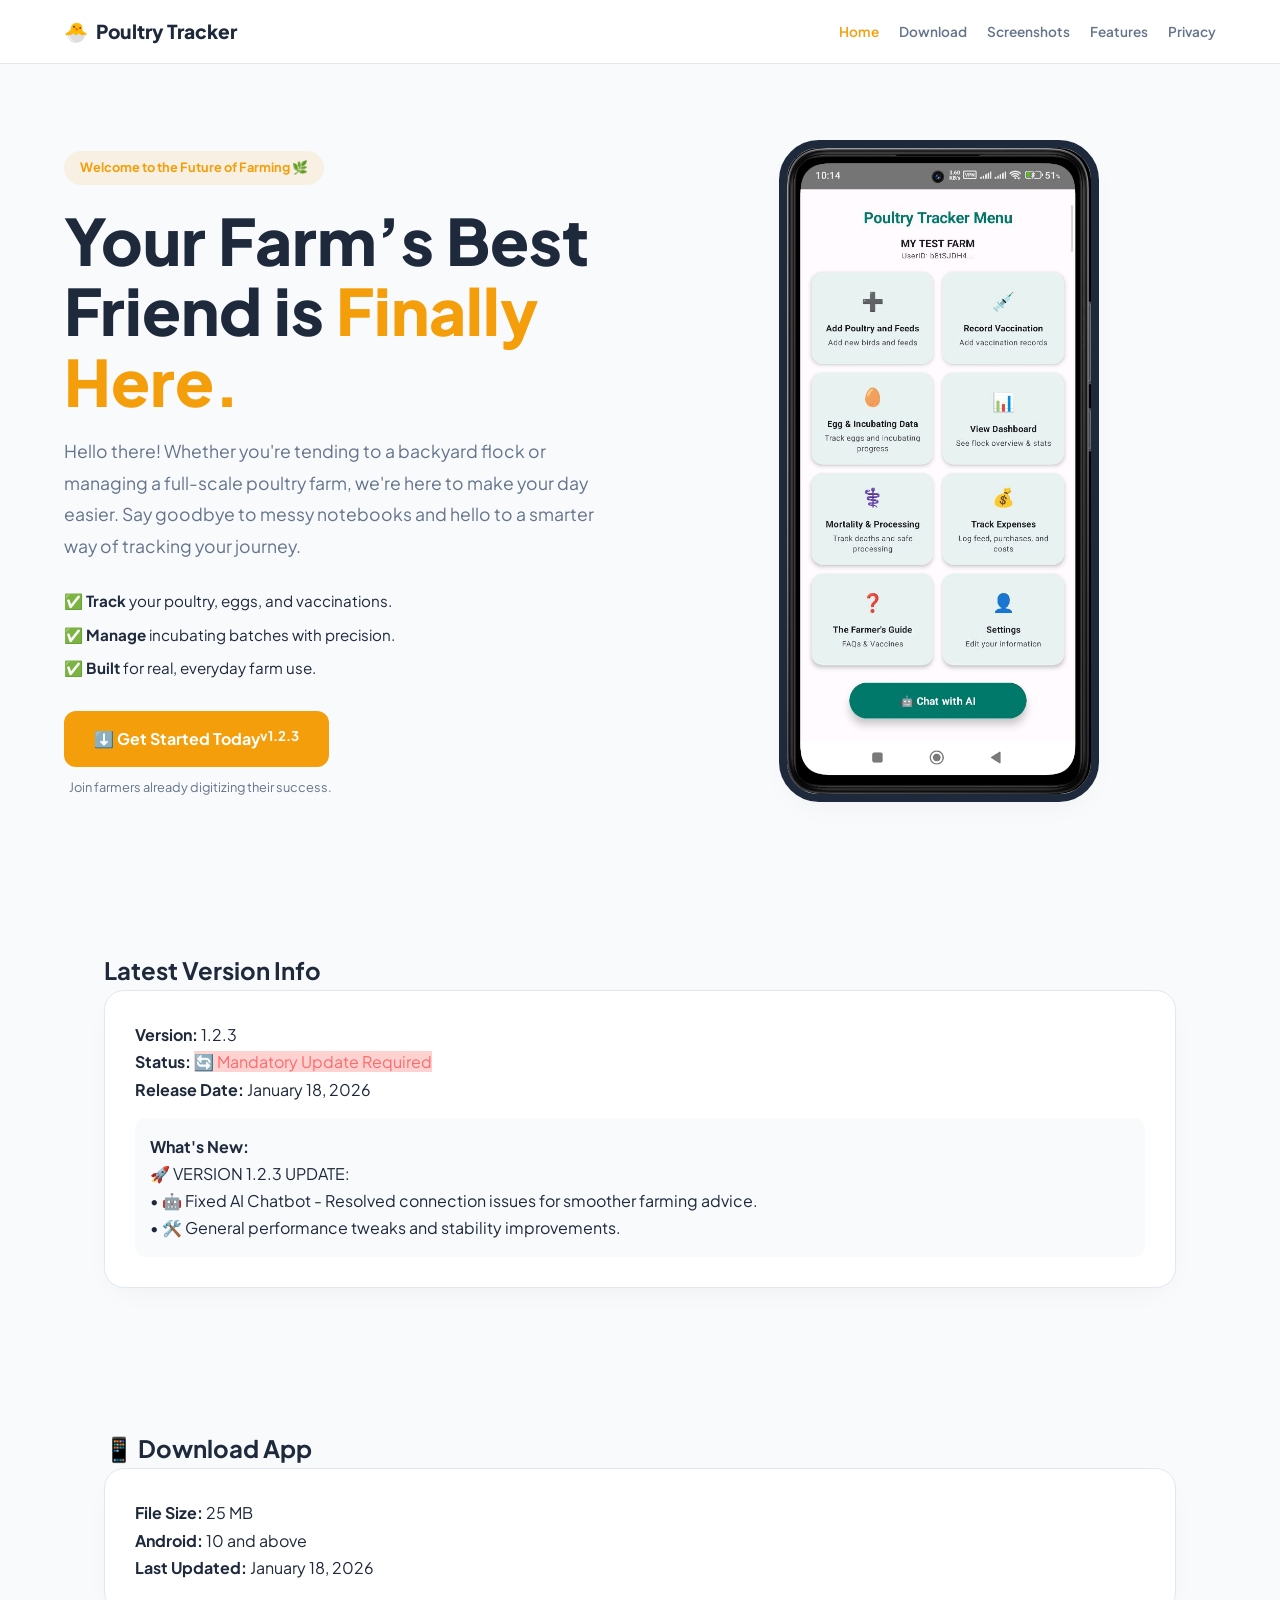
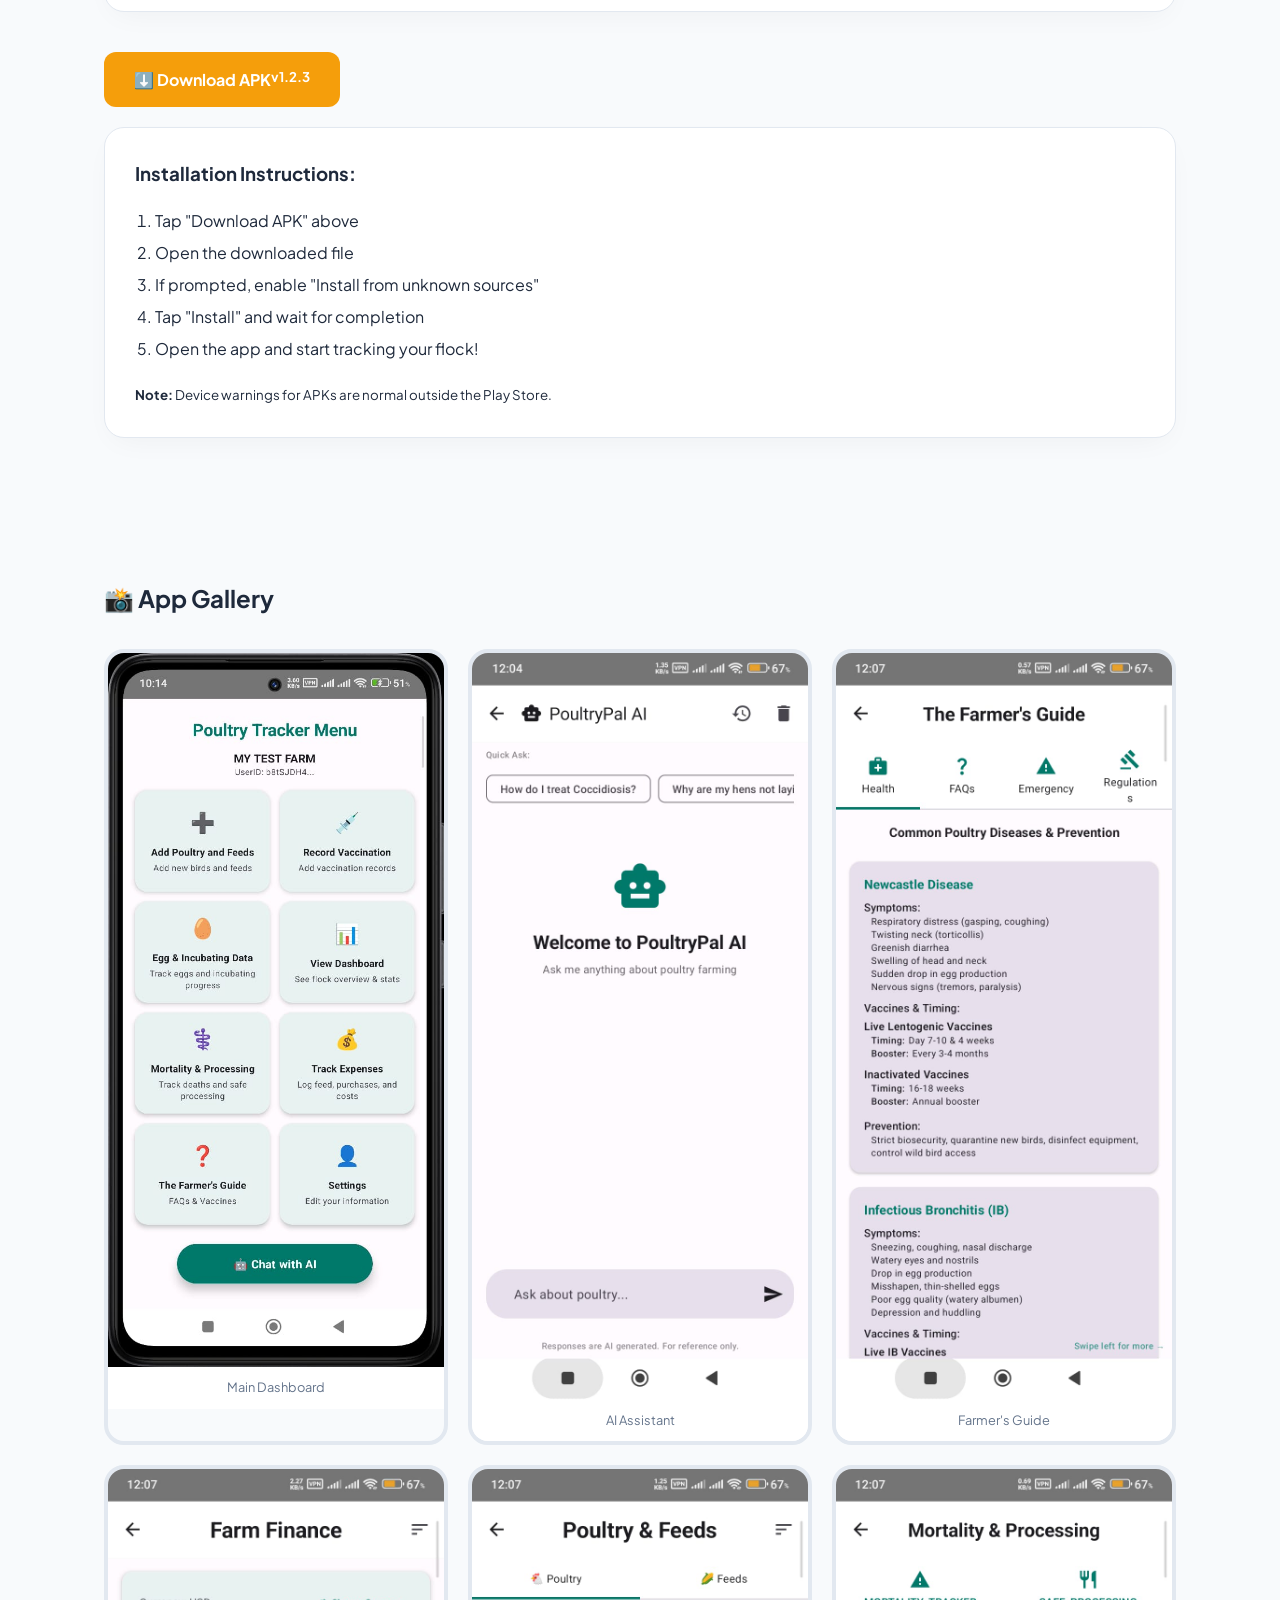
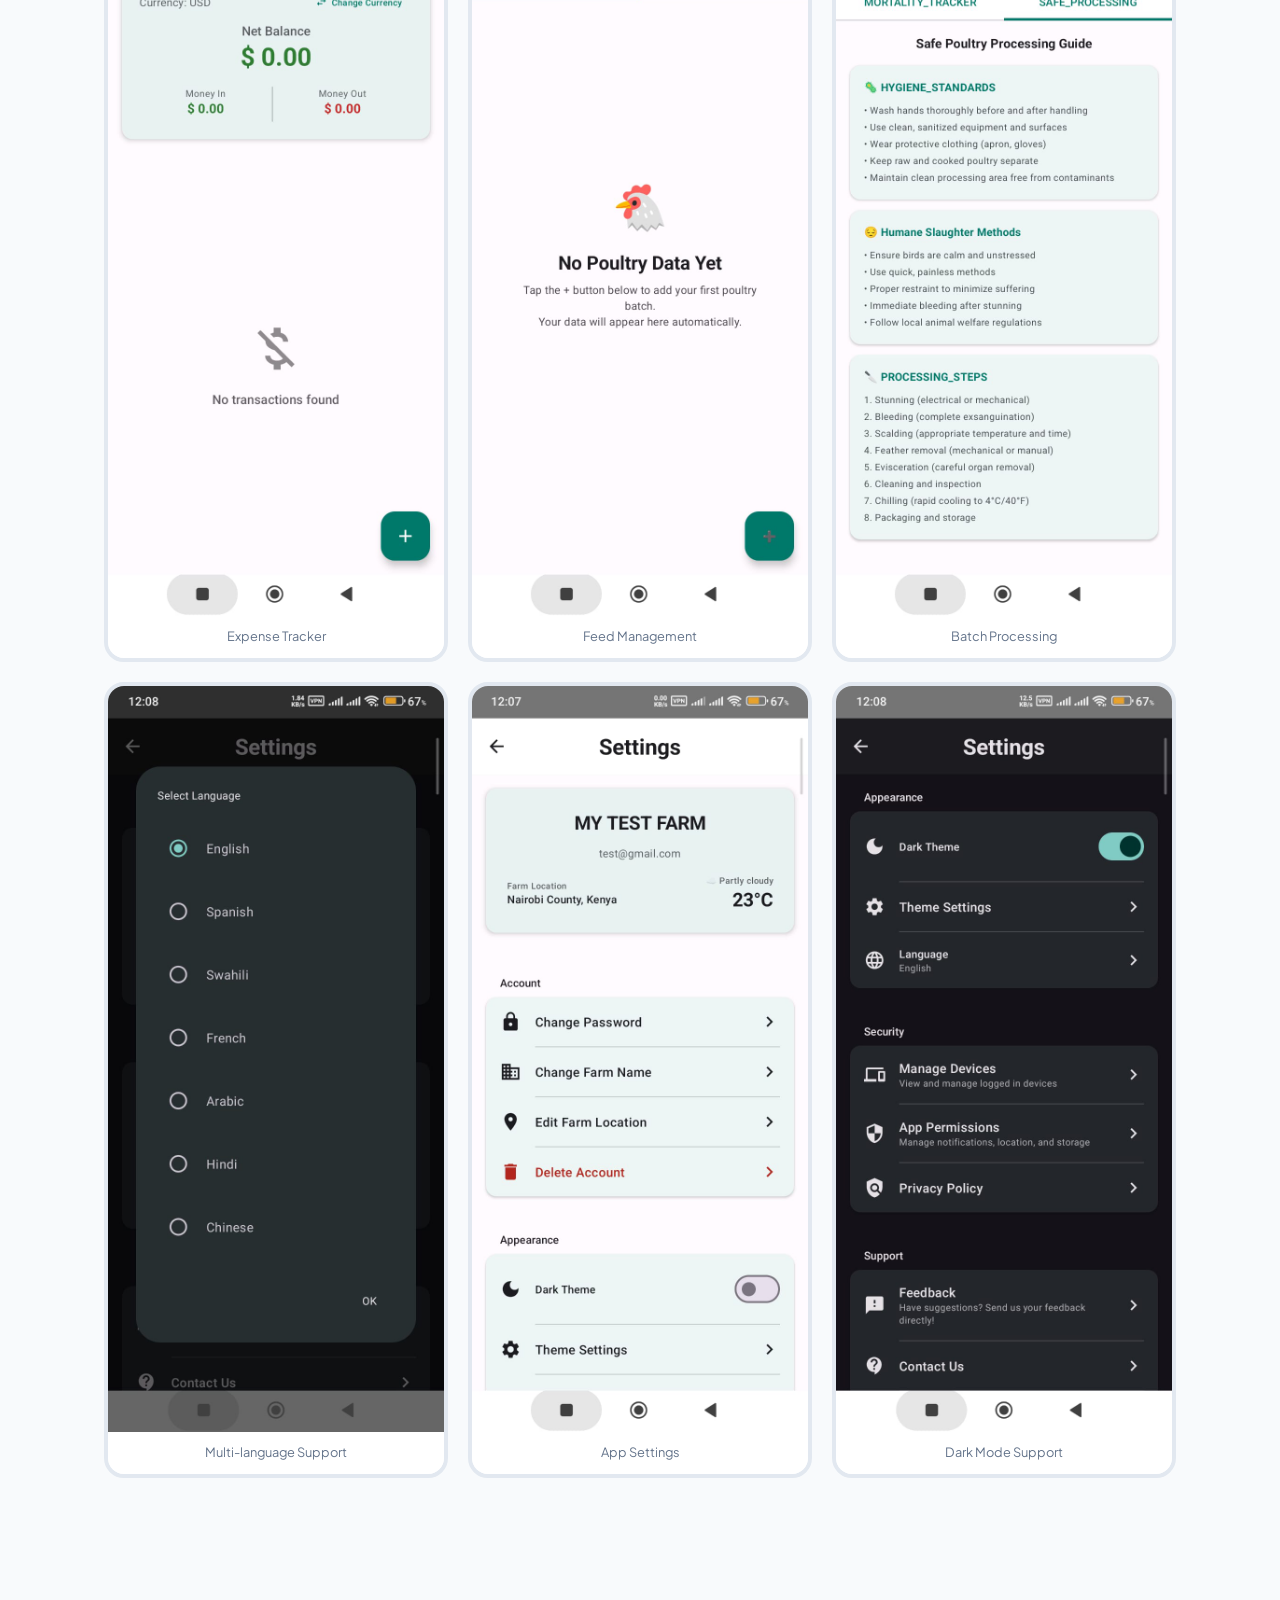
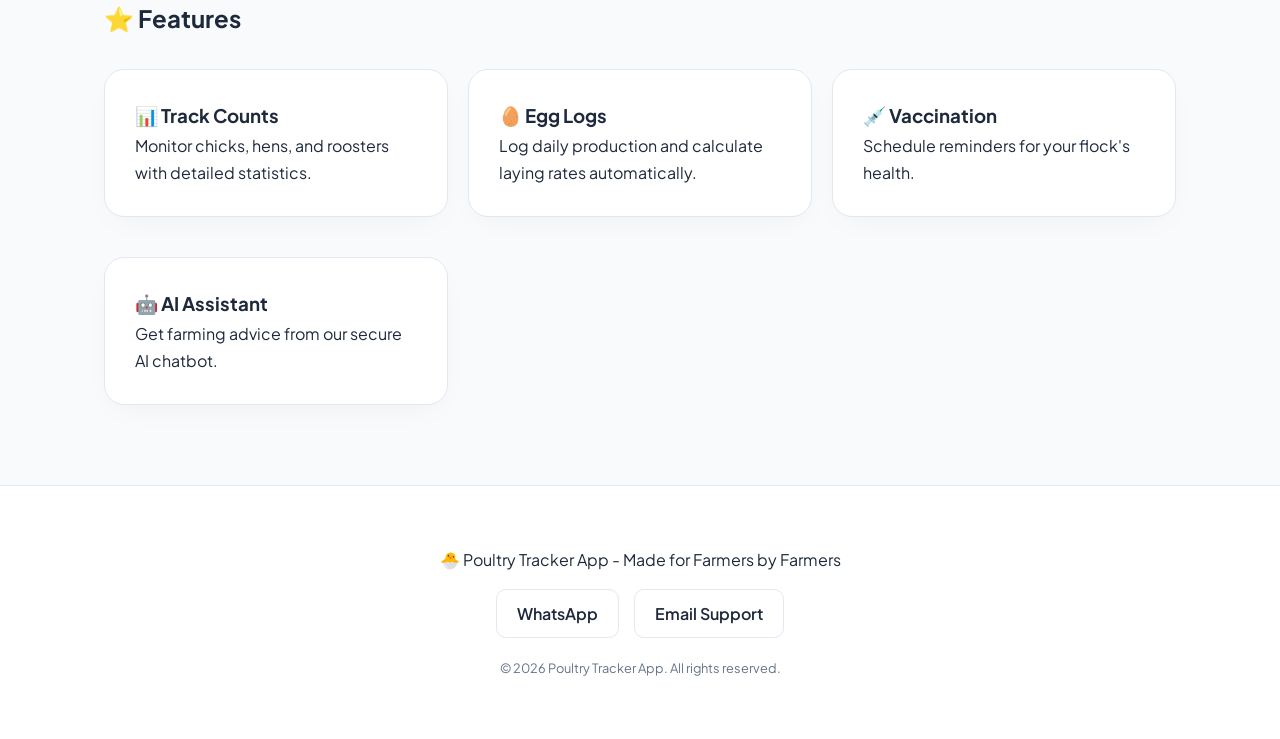
==== commit c1cae0e8: "New update" ====
--- a/index.html
+++ b/index.html
@@ -73,13 +73,13 @@
     <section class="section" id="download">
         <h2>📱 Download App</h2>
         <div class="version-card">
-            <p><strong>File Size:</strong> 18 MB</p>
+            <p><strong>File Size:</strong> 25 MB</p>
             <p><strong>Android:</strong> 10 and above</p>
             <p><strong>Last Updated:</strong> <span id="lastUpdated">Loading...</span></p>
         </div>
         <a href="#" class="download-btn" id="downloadLink" style="margin: 20px 0;">
             <span>⬇️ Download APK</span>
-            <small>v<span id="downloadVersion">1.2.2</span></small>
+            <small>v<span id="downloadVersion">1.2.3</span></small>
         </a>
         <div class="instruction-card">
             <h3>Installation Instructions:</h3>
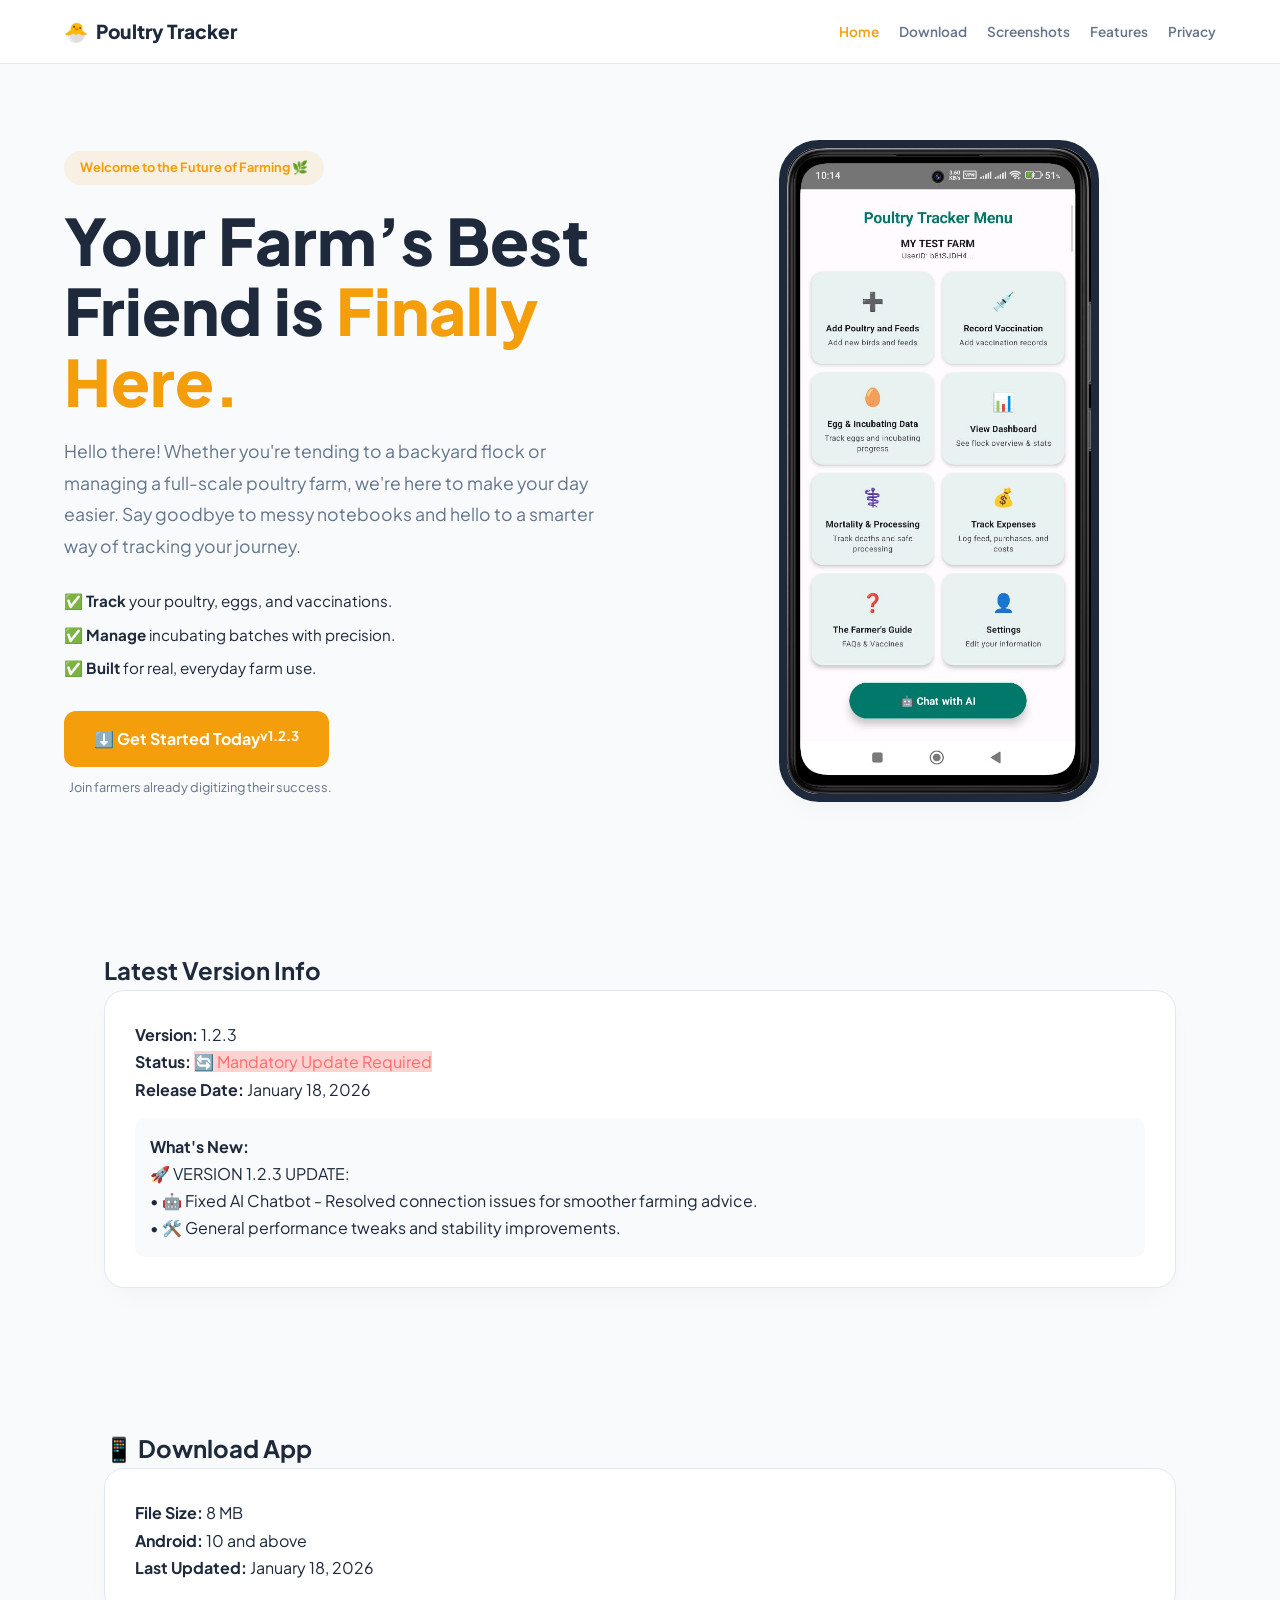
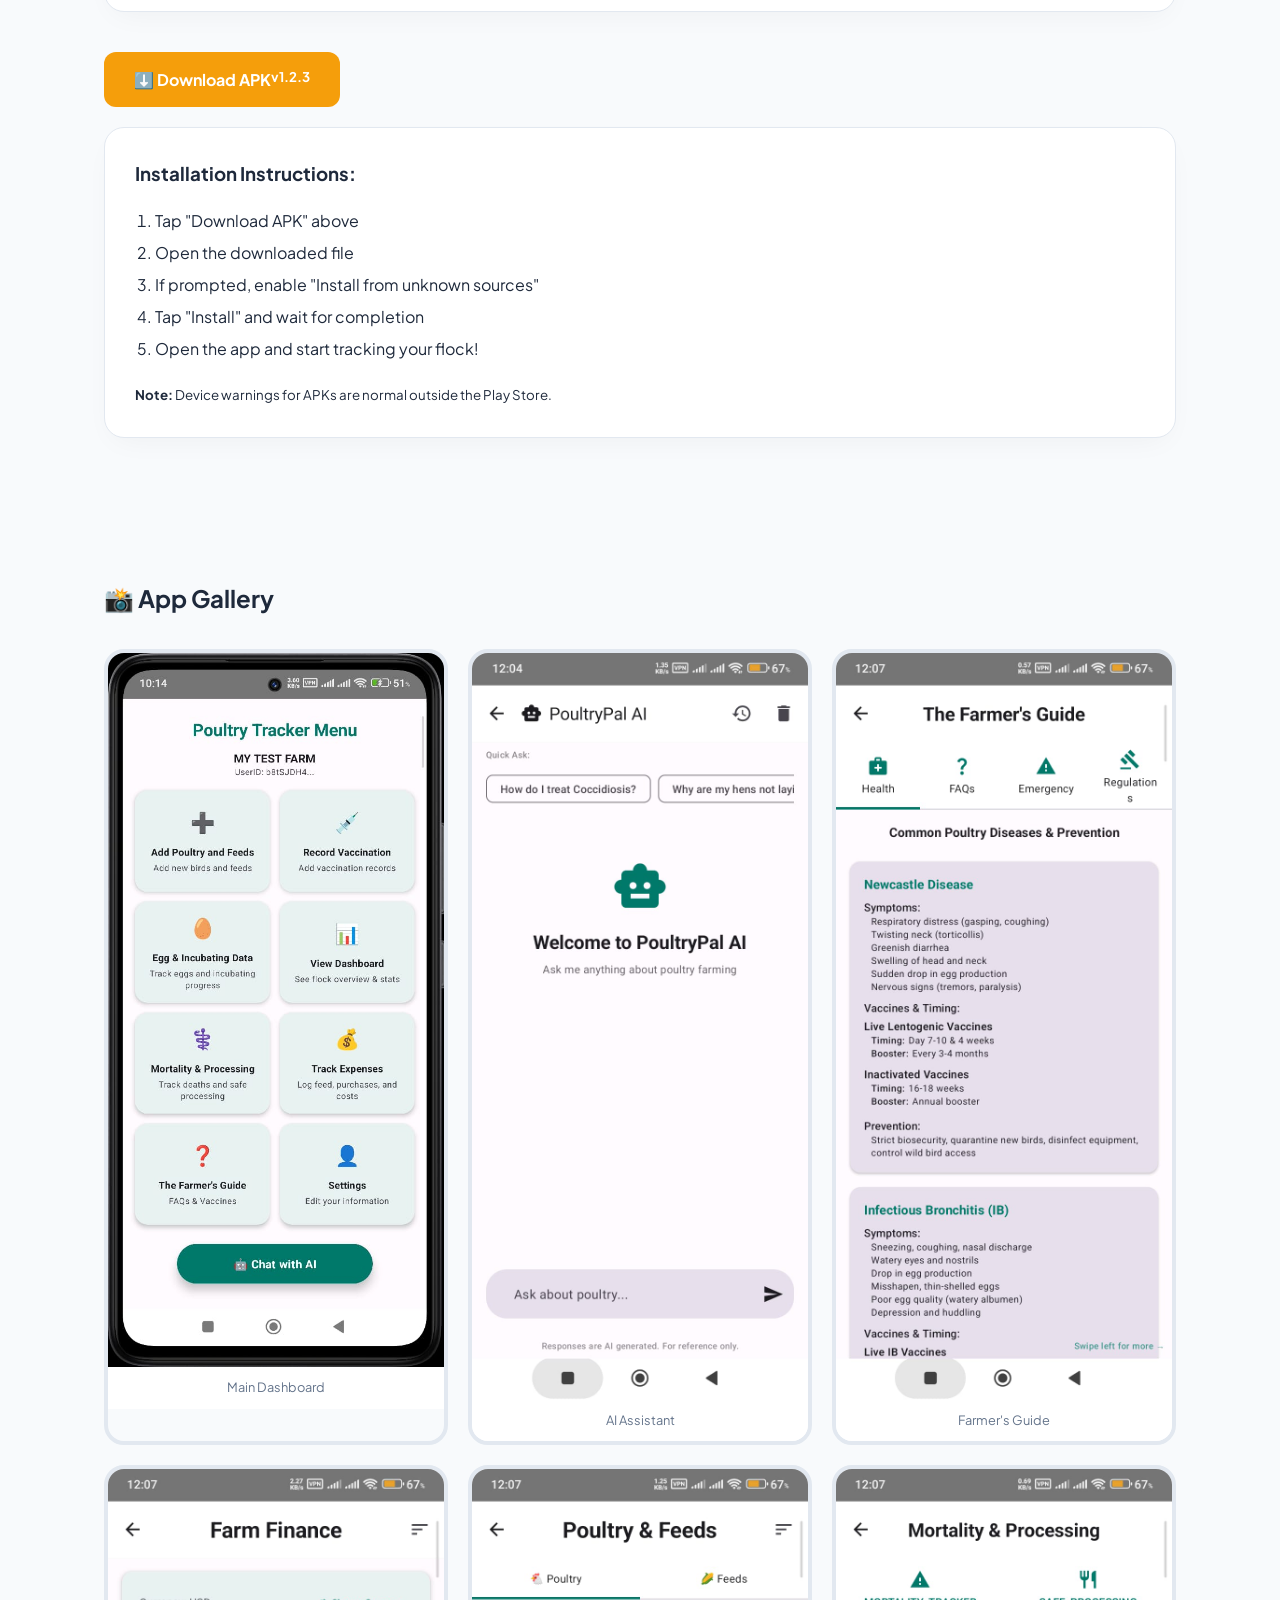
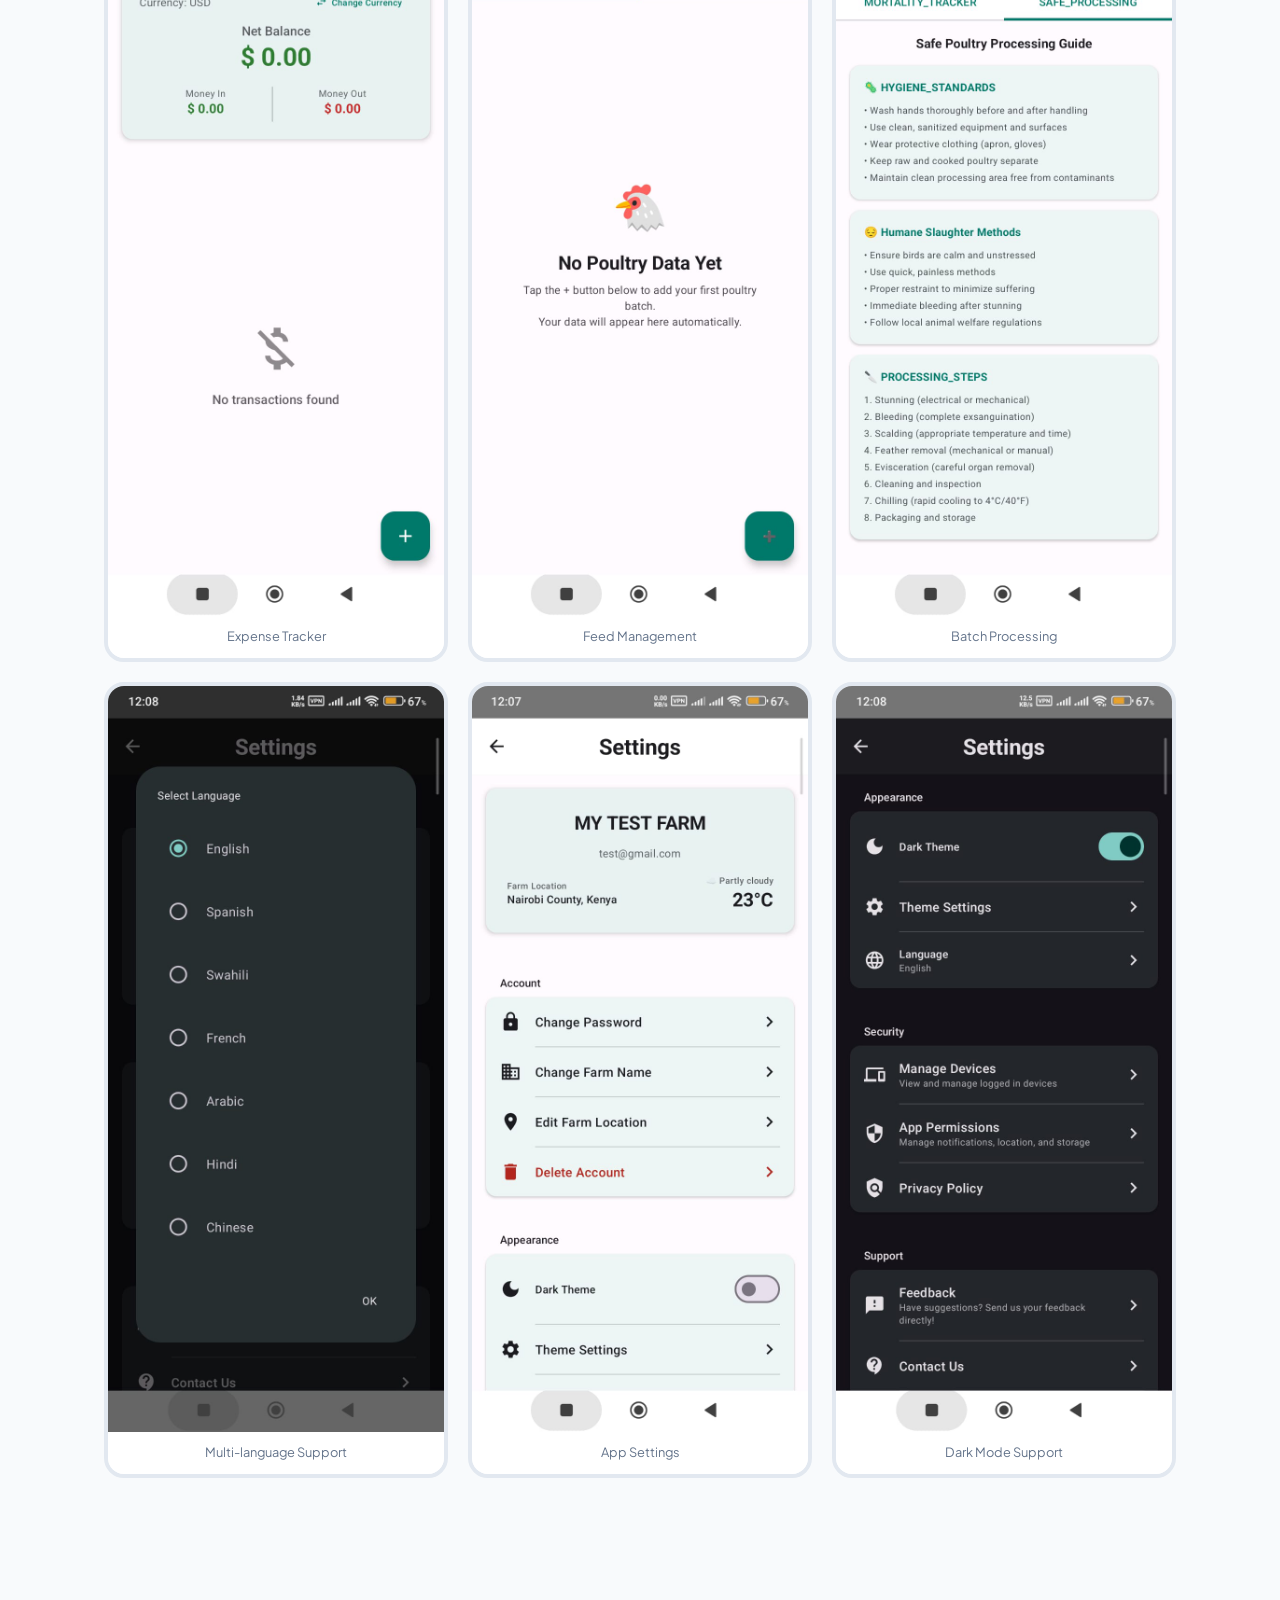
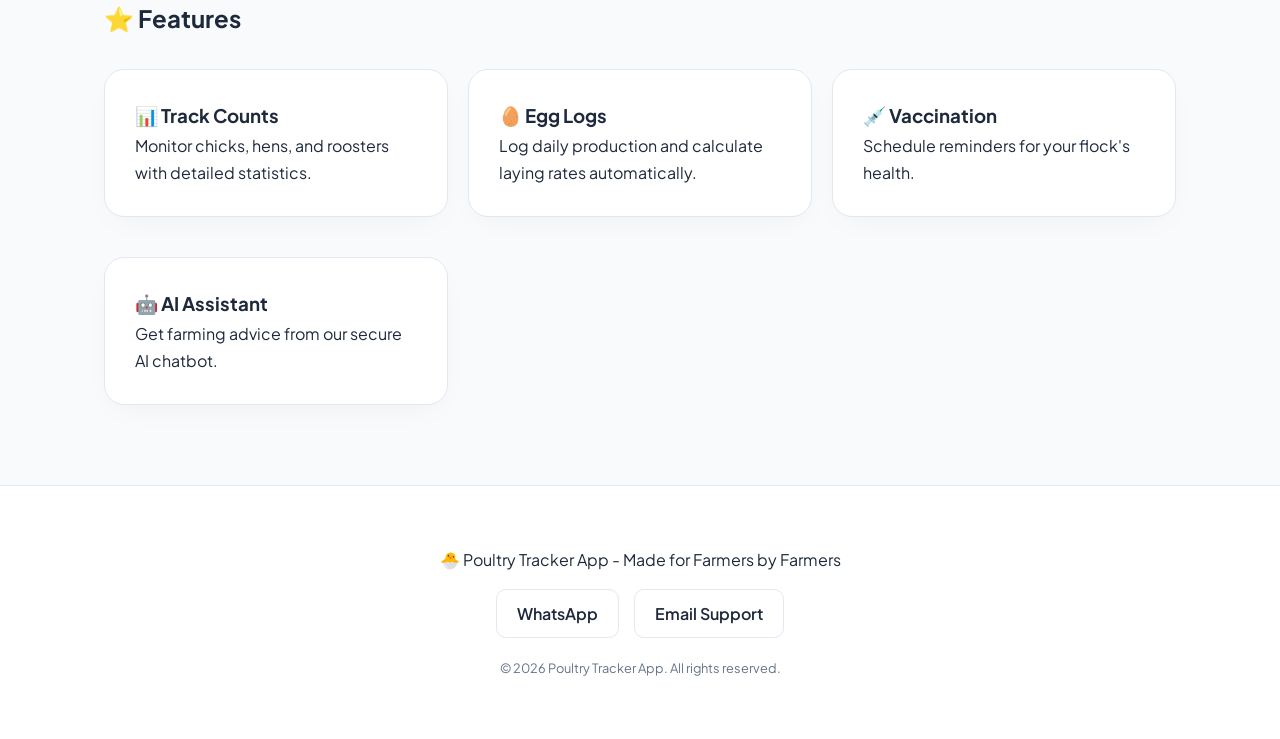
==== commit 262c3f20: "New update" ====
--- a/index.html
+++ b/index.html
@@ -73,7 +73,7 @@
     <section class="section" id="download">
         <h2>📱 Download App</h2>
         <div class="version-card">
-            <p><strong>File Size:</strong> 25 MB</p>
+            <p><strong>File Size:</strong> 8 MB</p>
             <p><strong>Android:</strong> 10 and above</p>
             <p><strong>Last Updated:</strong> <span id="lastUpdated">Loading...</span></p>
         </div>
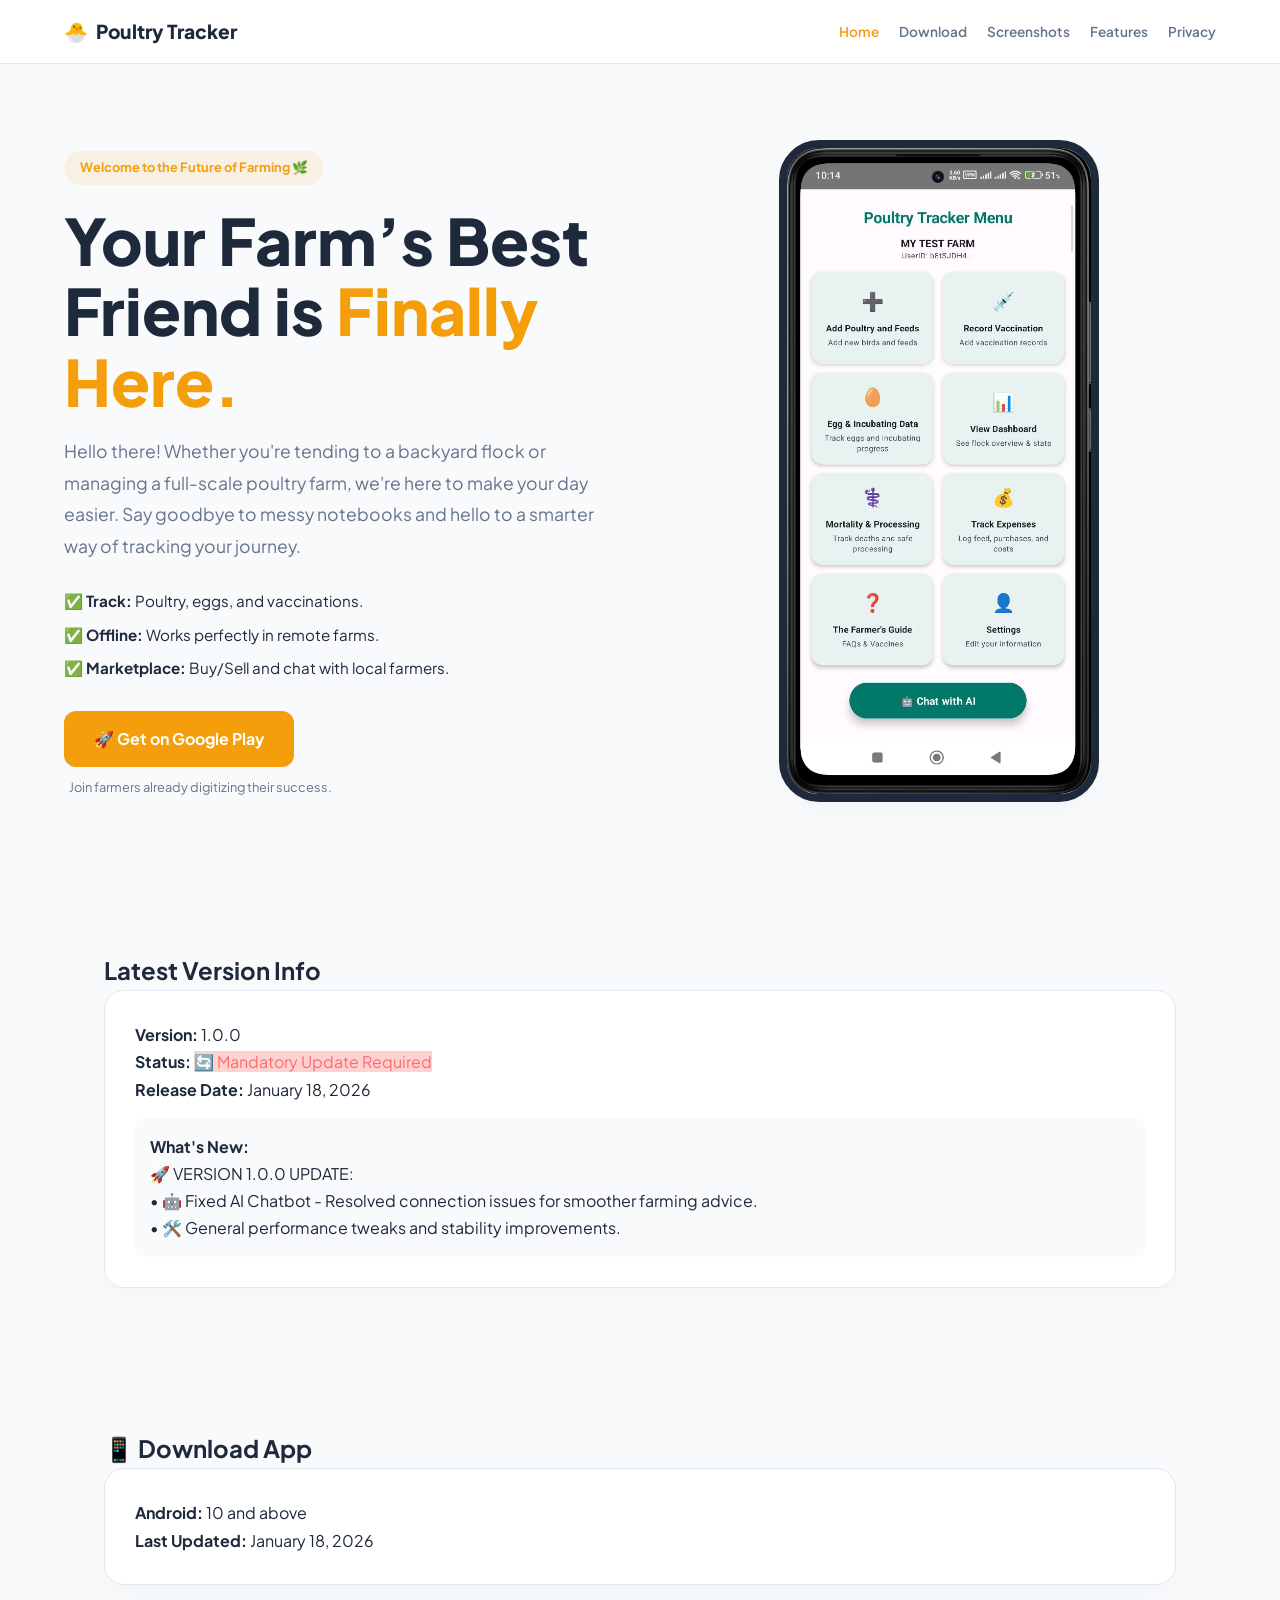
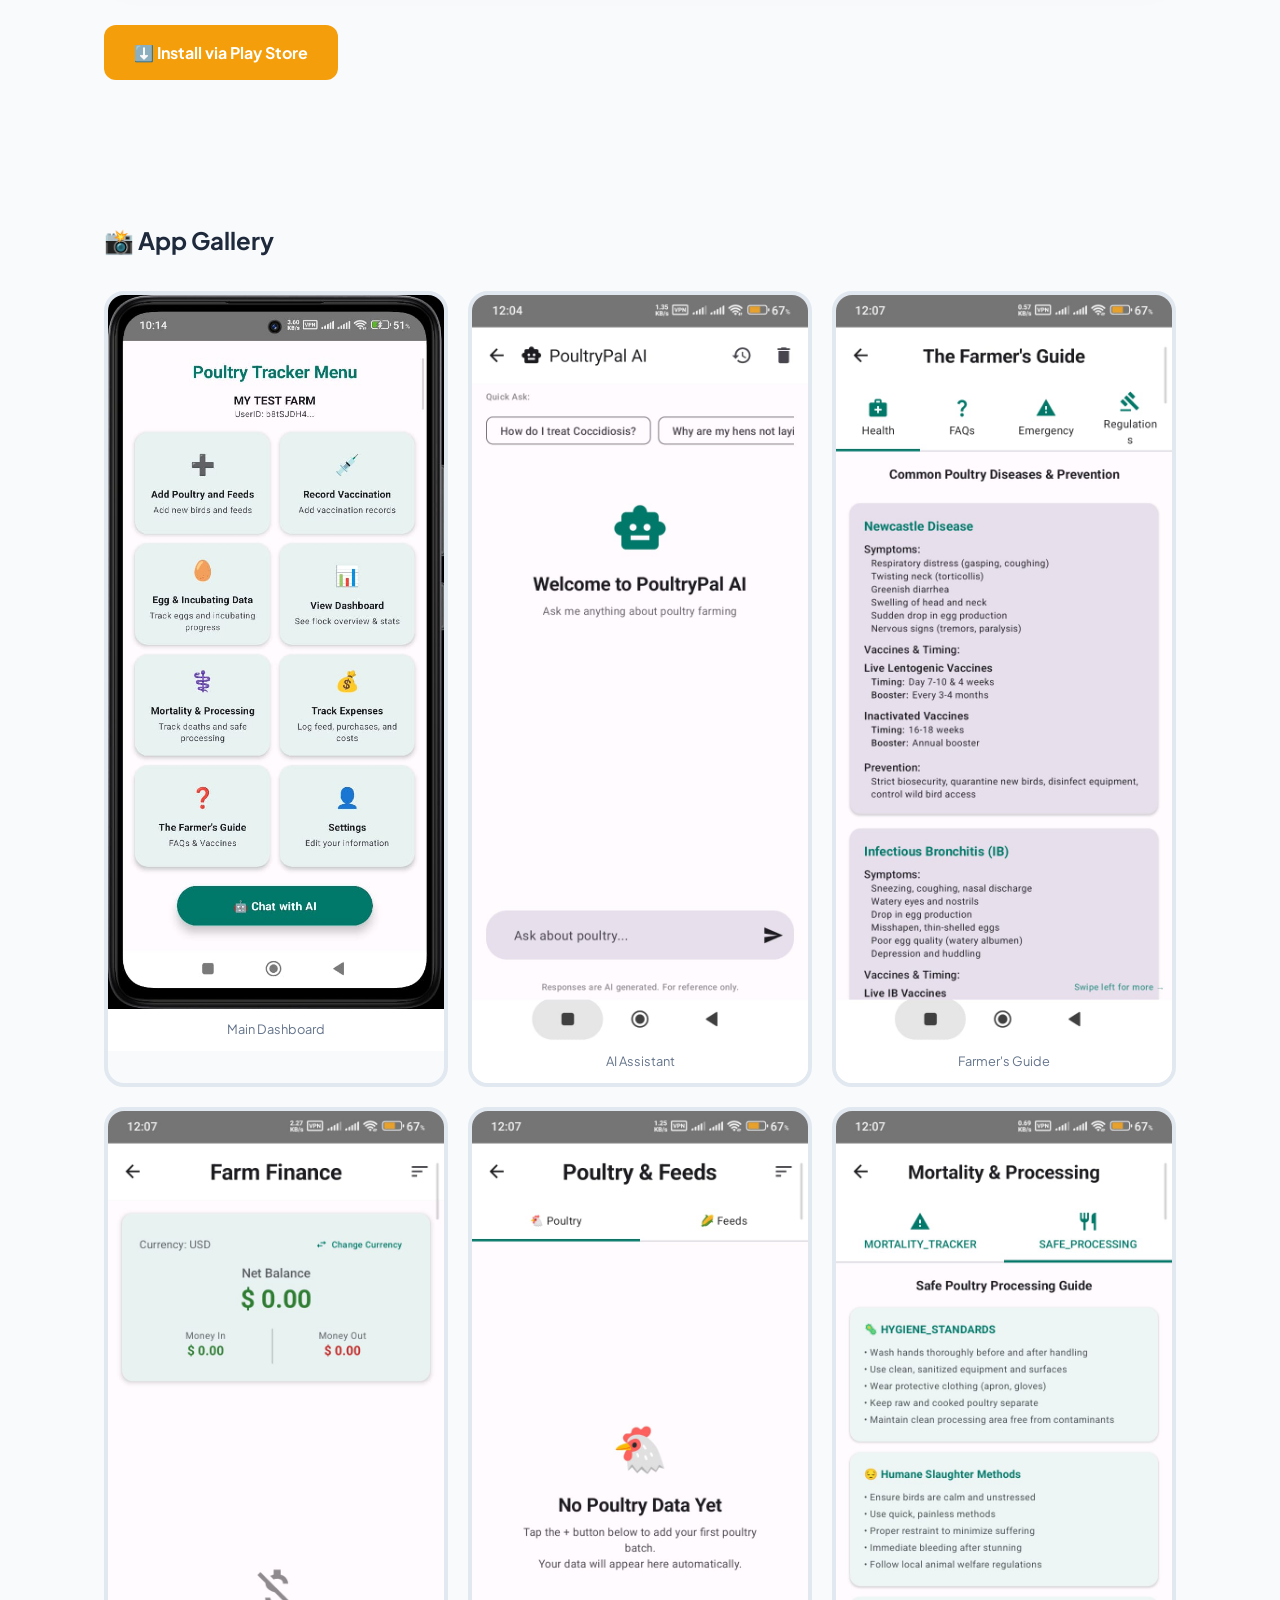
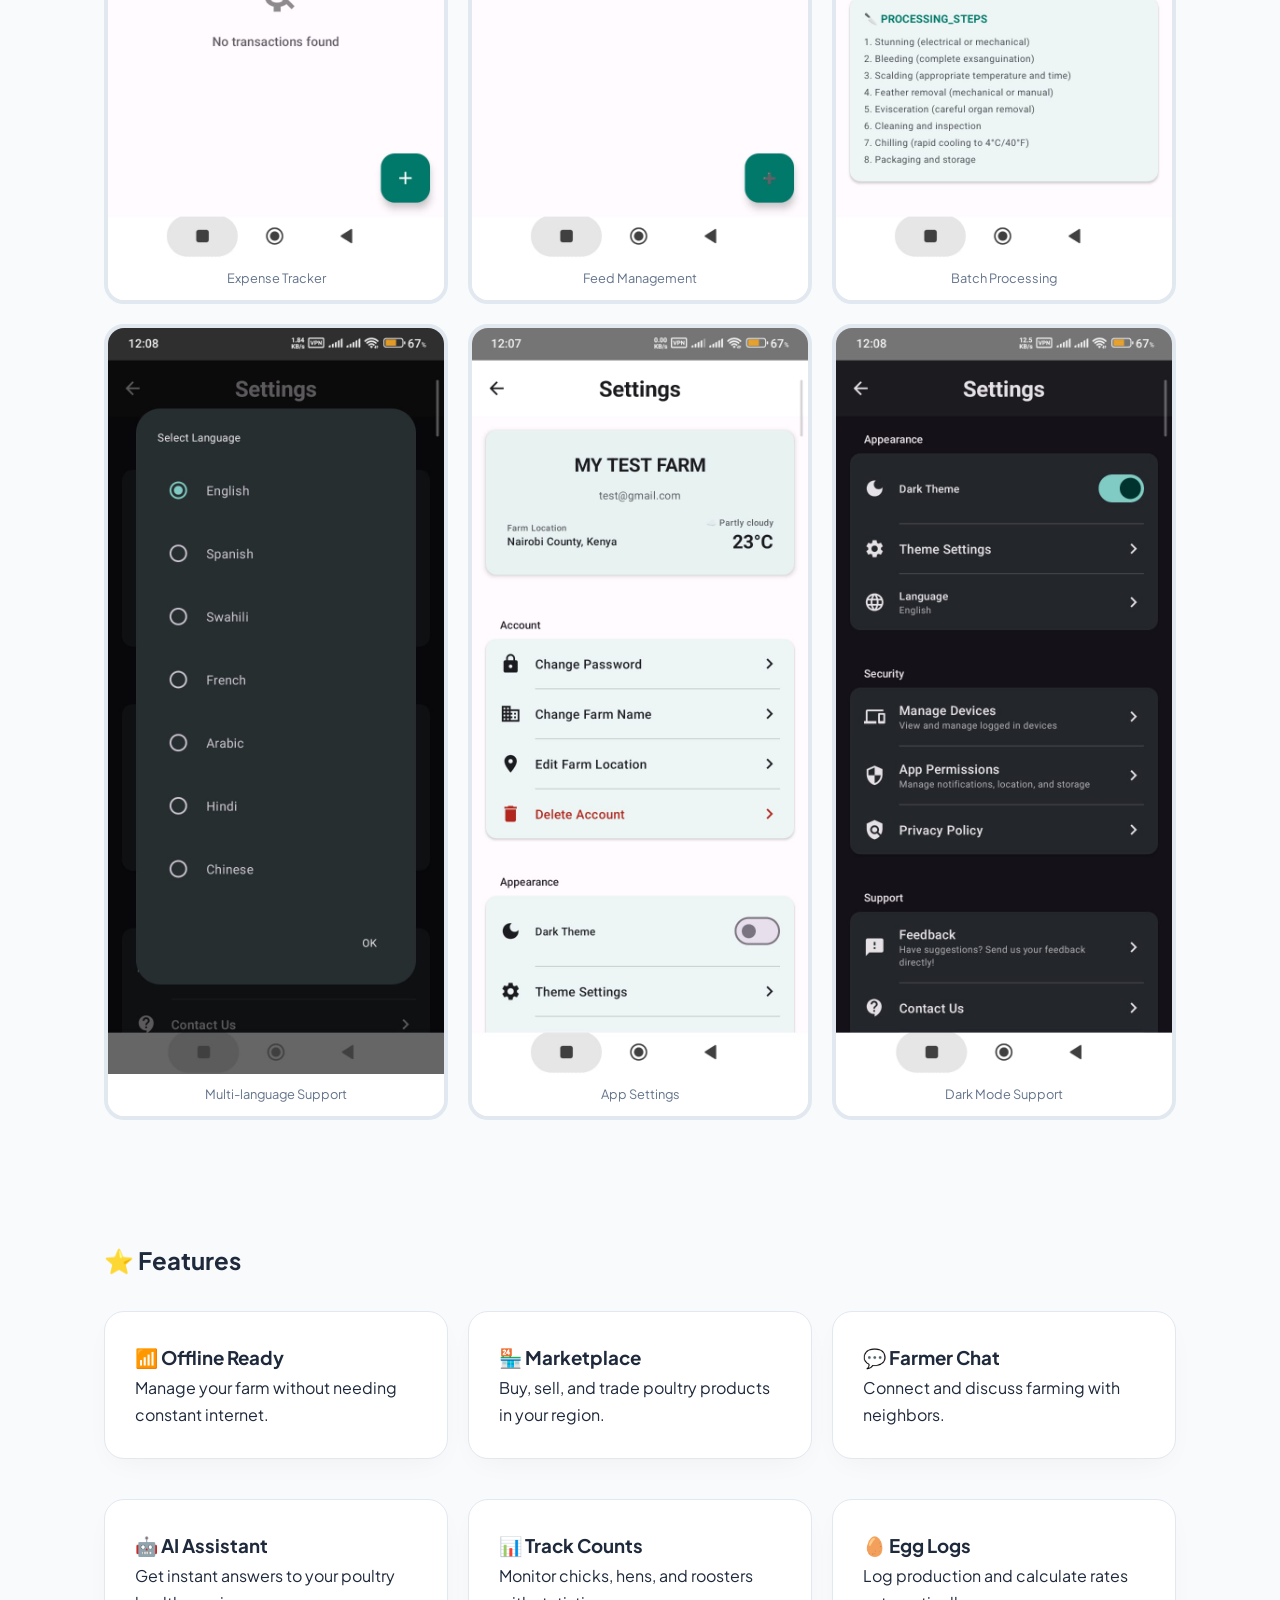
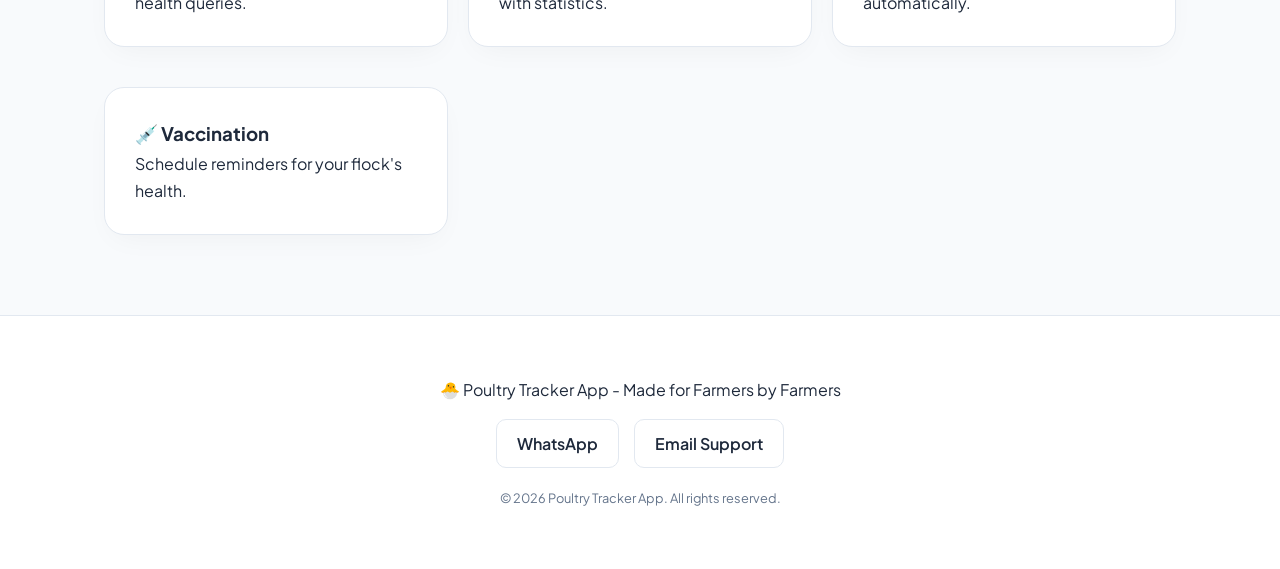
==== commit 2bc71d7b: "update" ====
--- a/index.html
+++ b/index.html
@@ -33,15 +33,14 @@
                 </p>
 
                 <div class="hero-features-mini">
-                    <p>✅ <strong>Track</strong> your poultry, eggs, and vaccinations.</p>
-                    <p>✅ <strong>Manage</strong> incubating batches with precision.</p>
-                    <p>✅ <strong>Built</strong> for real, everyday farm use.</p>
+                    <p>✅ <strong>Track:</strong> Poultry, eggs, and vaccinations.</p>
+                    <p>✅ <strong>Offline:</strong> Works perfectly in remote farms.</p>
+                    <p>✅ <strong>Marketplace:</strong> Buy/Sell and chat with local farmers.</p>
                 </div>
 
                 <div style="margin-top: 30px;">
-                    <a href="#download" class="download-btn">
-                        <span>⬇️ Get Started Today</span>
-                        <small>v<span id="currentVersion">1.2.1</span></small>
+                    <a href="https://play.google.com/store/apps/details?id=com.knightdale.poultrytracker" class="download-btn">
+                        <span>🚀 Get on Google Play</span>
                     </a>
                     <p style="font-size: 0.8rem; color: var(--text-dim); margin-top: 10px; margin-left: 5px;">
                         Join farmers already digitizing their success.
@@ -73,76 +72,39 @@
     <section class="section" id="download">
         <h2>📱 Download App</h2>
         <div class="version-card">
-            <p><strong>File Size:</strong> 8 MB</p>
             <p><strong>Android:</strong> 10 and above</p>
             <p><strong>Last Updated:</strong> <span id="lastUpdated">Loading...</span></p>
         </div>
-        <a href="#" class="download-btn" id="downloadLink" style="margin: 20px 0;">
-            <span>⬇️ Download APK</span>
-            <small>v<span id="downloadVersion">1.2.3</span></small>
+        <a href="https://play.google.com/store/apps/details?id=com.knightdale.poultrytracker" class="download-btn" style="margin: 20px 0;">
+            <span>⬇️ Install via Play Store</span>
         </a>
-        <div class="instruction-card">
-            <h3>Installation Instructions:</h3>
-            <ol style="margin: 15px 0 15px 20px; line-height: 2;">
-                <li>Tap "Download APK" above</li>
-                <li>Open the downloaded file</li>
-                <li>If prompted, enable "Install from unknown sources"</li>
-                <li>Tap "Install" and wait for completion</li>
-                <li>Open the app and start tracking your flock!</li>
-            </ol>
-            <p><small><strong>Note:</strong> Device warnings for APKs are normal outside the Play Store.</small></p>
-        </div>
     </section>
 
     <section class="section" id="screenshots">
         <h2 style="margin-bottom: 30px;">📸 App Gallery</h2>
         <div class="screenshot-grid">
-            <div class="screenshot-item">
-                <img src="images/menu.jpeg">
-                <div class="screenshot-caption">Main Dashboard</div>
-            </div>
-            <div class="screenshot-item">
-                <img src="images/chatbot.jpeg">
-                <div class="screenshot-caption">AI Assistant</div>
-            </div>
-            <div class="screenshot-item">
-                <img src="images/farmers-guide.jpeg">
-                <div class="screenshot-caption">Farmer's Guide</div>
-            </div>
-            <div class="screenshot-item">
-                <img src="images/expenses.jpeg">
-                <div class="screenshot-caption">Expense Tracker</div>
-            </div>
-            <div class="screenshot-item">
-                <img src="images/poultryfeeds.jpeg">
-                <div class="screenshot-caption">Feed Management</div>
-            </div>
-            <div class="screenshot-item">
-                <img src="images/processing.jpeg">
-                <div class="screenshot-caption">Batch Processing</div>
-            </div>
-            <div class="screenshot-item">
-                <img src="images/languages.jpeg">
-                <div class="screenshot-caption">Multi-language Support</div>
-            </div>
-            <div class="screenshot-item">
-                <img src="images/settings.jpeg">
-                <div class="screenshot-caption">App Settings</div>
-            </div>
-            <div class="screenshot-item">
-                <img src="images/dark-theme.jpeg">
-                <div class="screenshot-caption">Dark Mode Support</div>
-            </div>
+            <div class="screenshot-item"><img src="images/menu.jpeg"><div class="screenshot-caption">Main Dashboard</div></div>
+            <div class="screenshot-item"><img src="images/chatbot.jpeg"><div class="screenshot-caption">AI Assistant</div></div>
+            <div class="screenshot-item"><img src="images/farmers-guide.jpeg"><div class="screenshot-caption">Farmer's Guide</div></div>
+            <div class="screenshot-item"><img src="images/expenses.jpeg"><div class="screenshot-caption">Expense Tracker</div></div>
+            <div class="screenshot-item"><img src="images/poultryfeeds.jpeg"><div class="screenshot-caption">Feed Management</div></div>
+            <div class="screenshot-item"><img src="images/processing.jpeg"><div class="screenshot-caption">Batch Processing</div></div>
+            <div class="screenshot-item"><img src="images/languages.jpeg"><div class="screenshot-caption">Multi-language Support</div></div>
+            <div class="screenshot-item"><img src="images/settings.jpeg"><div class="screenshot-caption">App Settings</div></div>
+            <div class="screenshot-item"><img src="images/dark-theme.jpeg"><div class="screenshot-caption">Dark Mode Support</div></div>
         </div>
     </section>
 
     <section class="section" id="features">
         <h2 style="margin-bottom: 30px;">⭐ Features</h2>
         <div class="features-grid">
-            <div class="feature-card"><h3>📊 Track Counts</h3><p>Monitor chicks, hens, and roosters with detailed statistics.</p></div>
-            <div class="feature-card"><h3>🥚 Egg Logs</h3><p>Log daily production and calculate laying rates automatically.</p></div>
+            <div class="feature-card"><h3>📶 Offline Ready</h3><p>Manage your farm without needing constant internet.</p></div>
+            <div class="feature-card"><h3>🏪 Marketplace</h3><p>Buy, sell, and trade poultry products in your region.</p></div>
+            <div class="feature-card"><h3>💬 Farmer Chat</h3><p>Connect and discuss farming with neighbors.</p></div>
+            <div class="feature-card"><h3>🤖 AI Assistant</h3><p>Get instant answers to your poultry health queries.</p></div>
+            <div class="feature-card"><h3>📊 Track Counts</h3><p>Monitor chicks, hens, and roosters with statistics.</p></div>
+            <div class="feature-card"><h3>🥚 Egg Logs</h3><p>Log production and calculate rates automatically.</p></div>
             <div class="feature-card"><h3>💉 Vaccination</h3><p>Schedule reminders for your flock's health.</p></div>
-            <div class="feature-card"><h3>🤖 AI Assistant</h3><p>Get farming advice from our secure AI chatbot.</p></div>
         </div>
     </section>
 
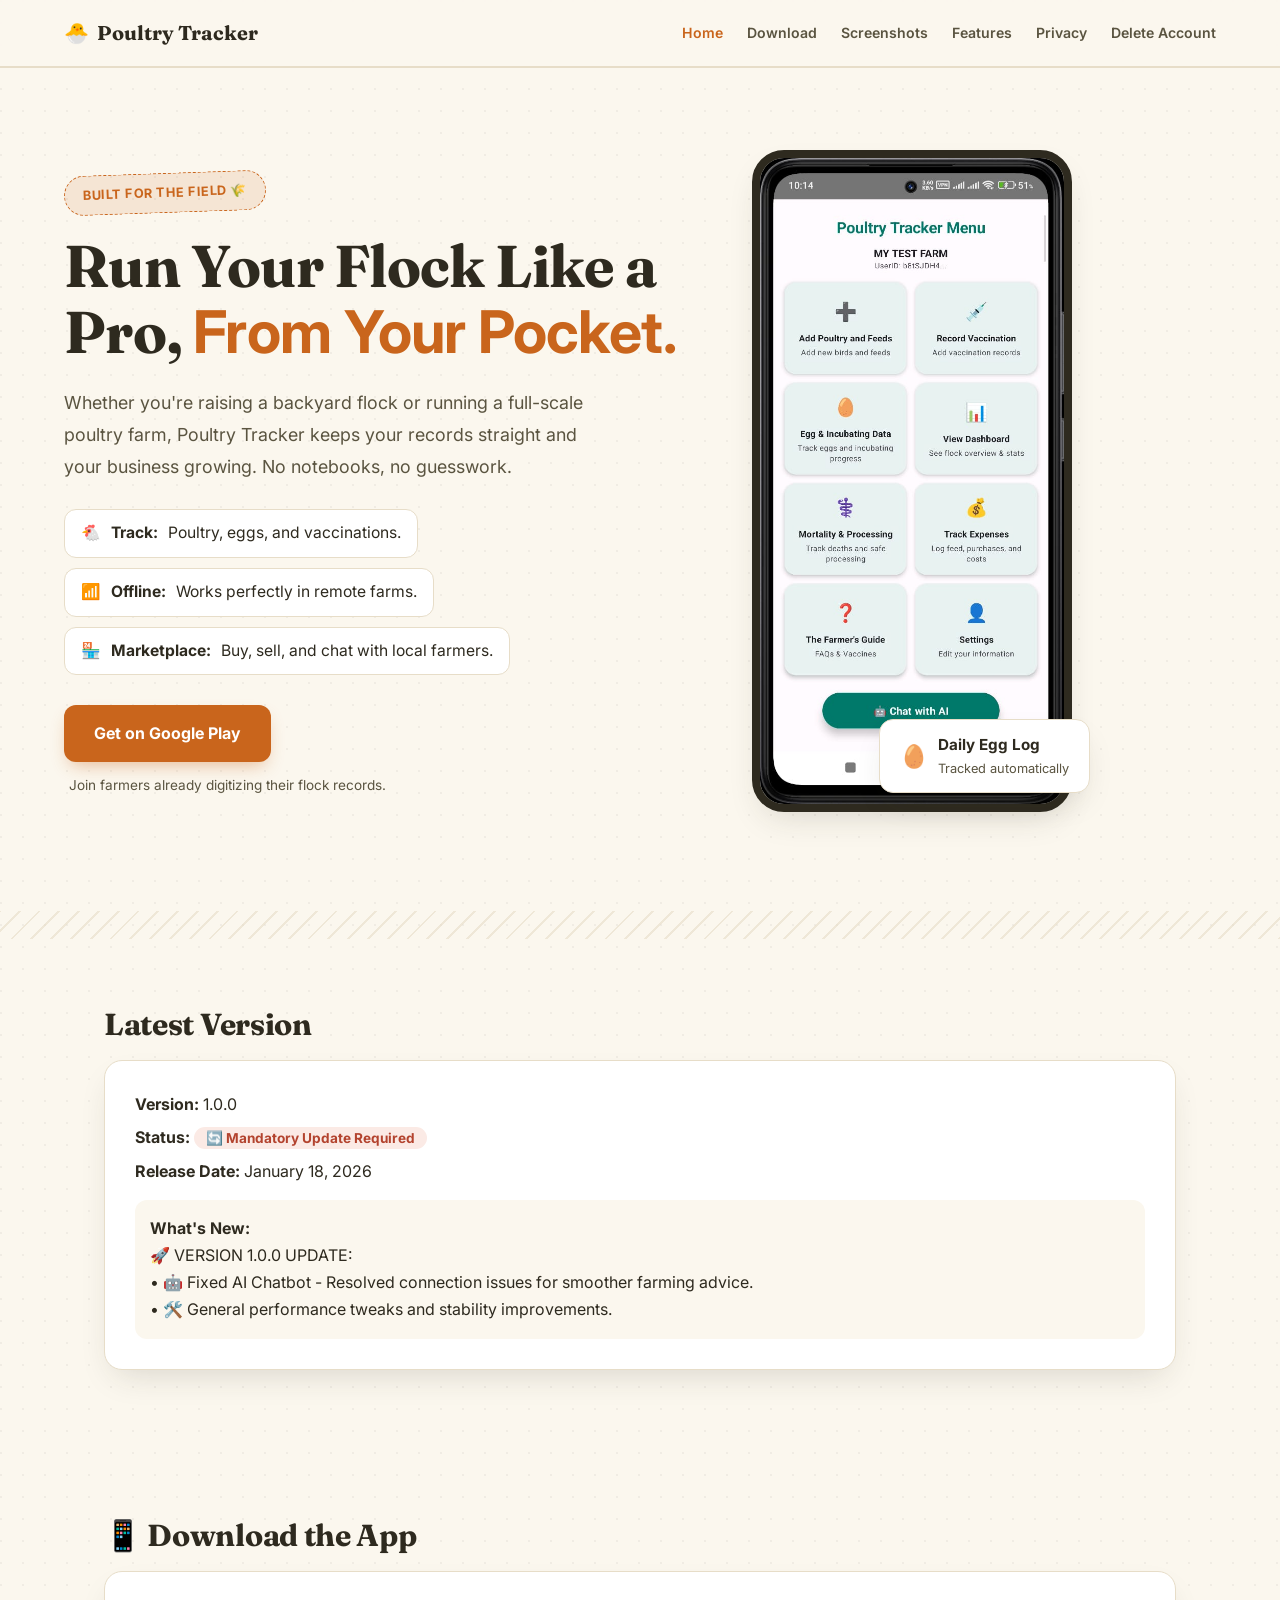
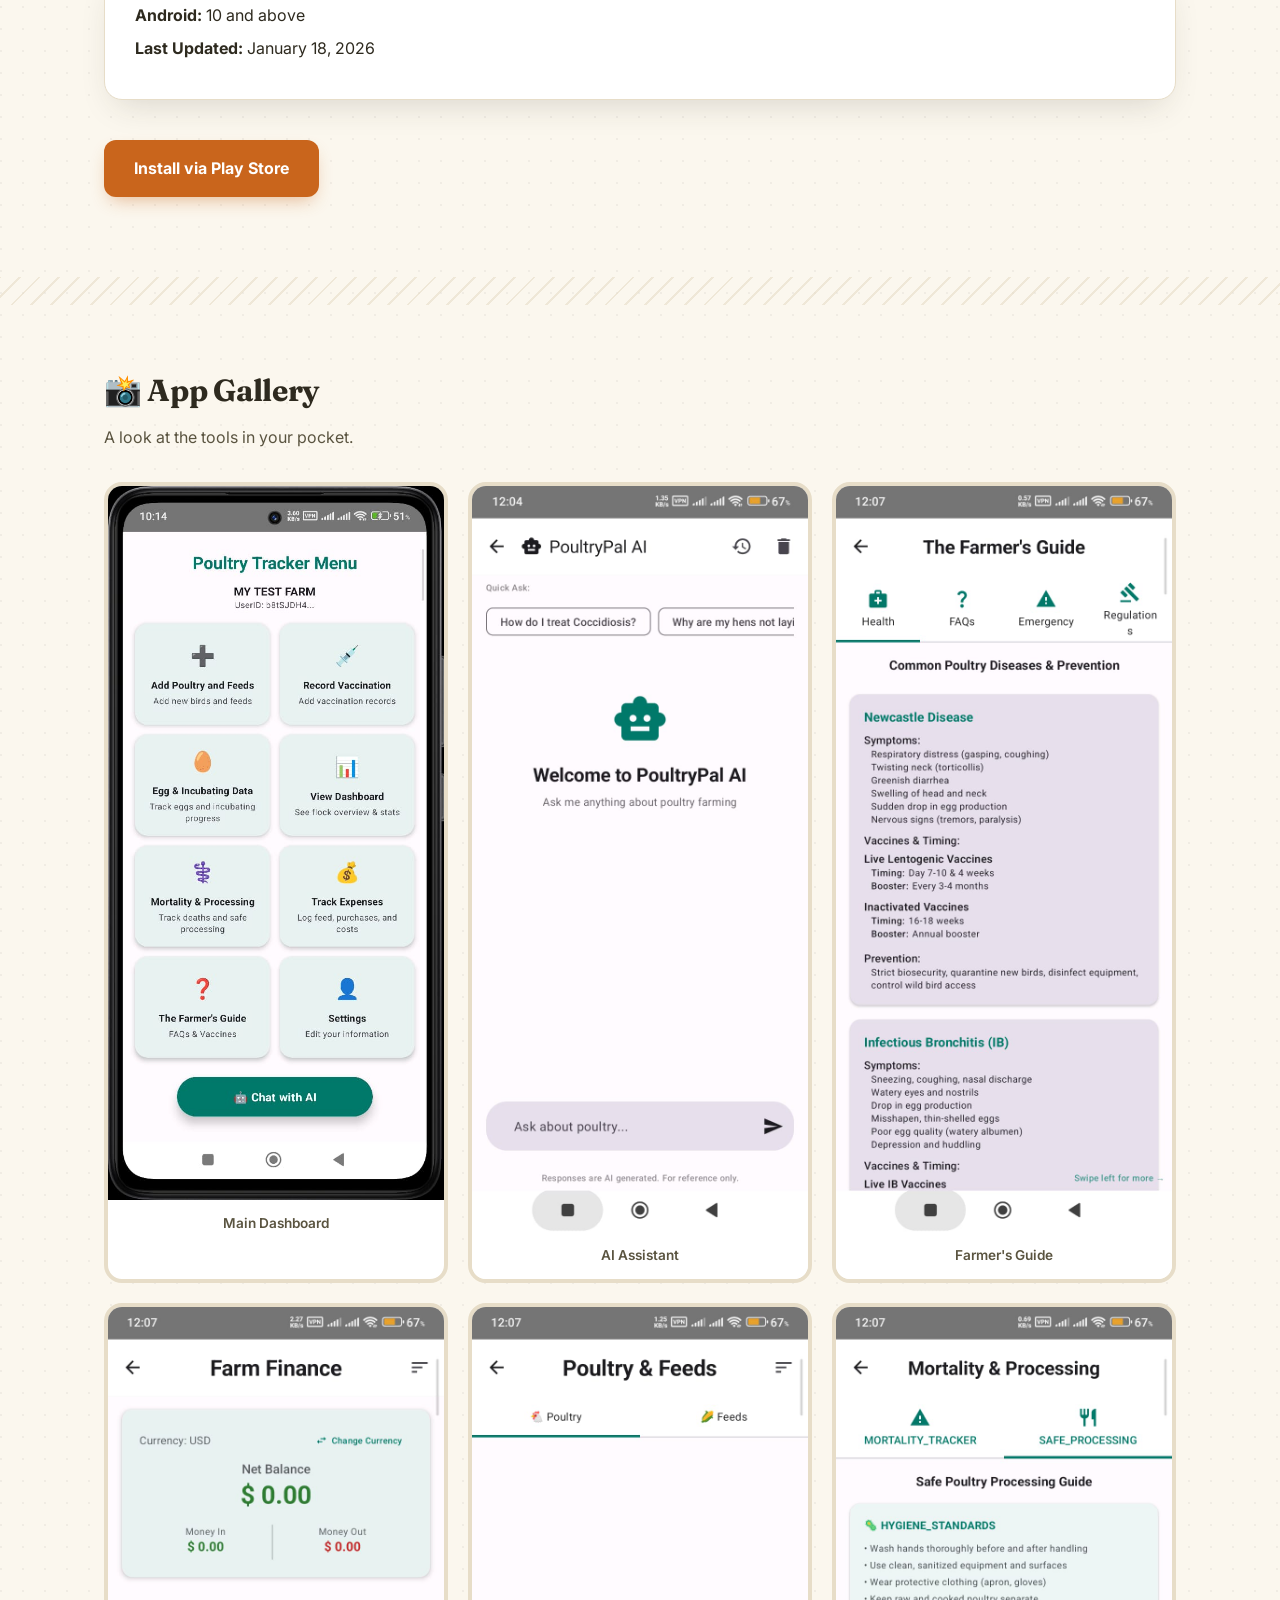
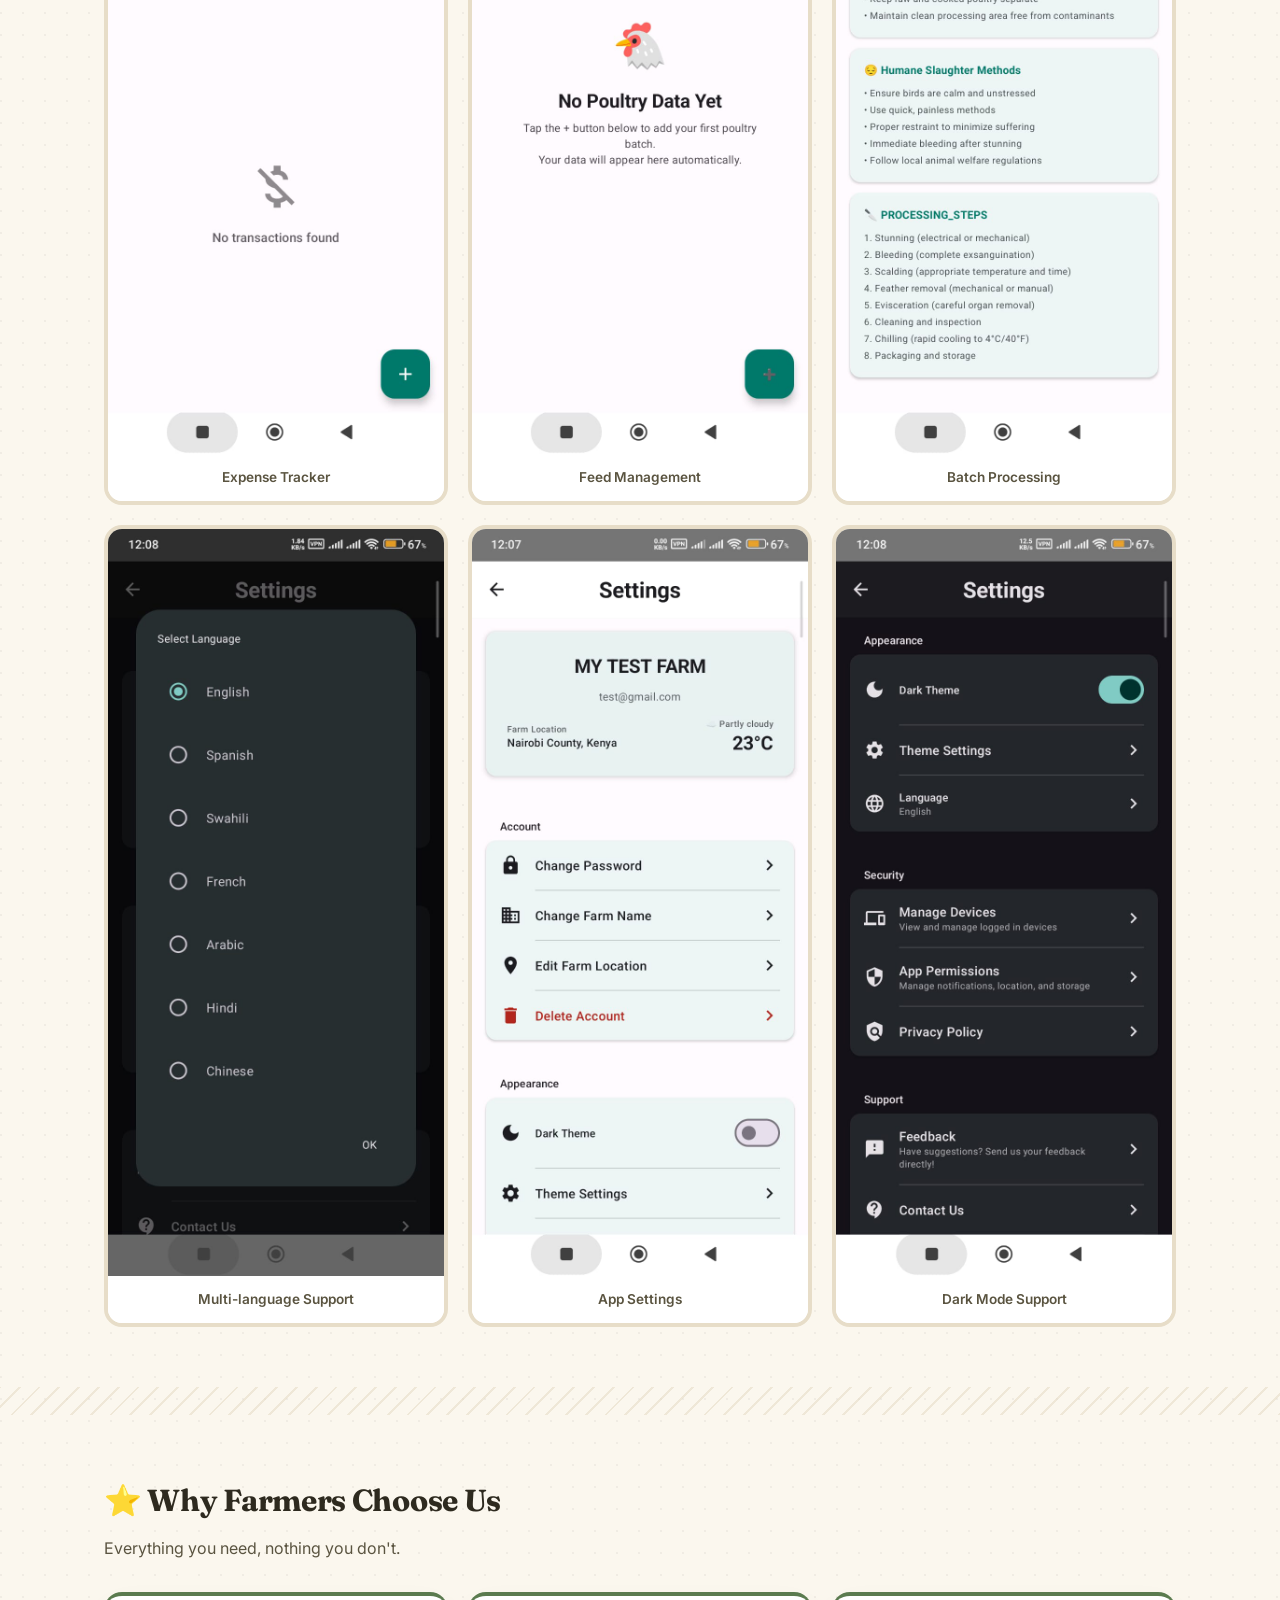
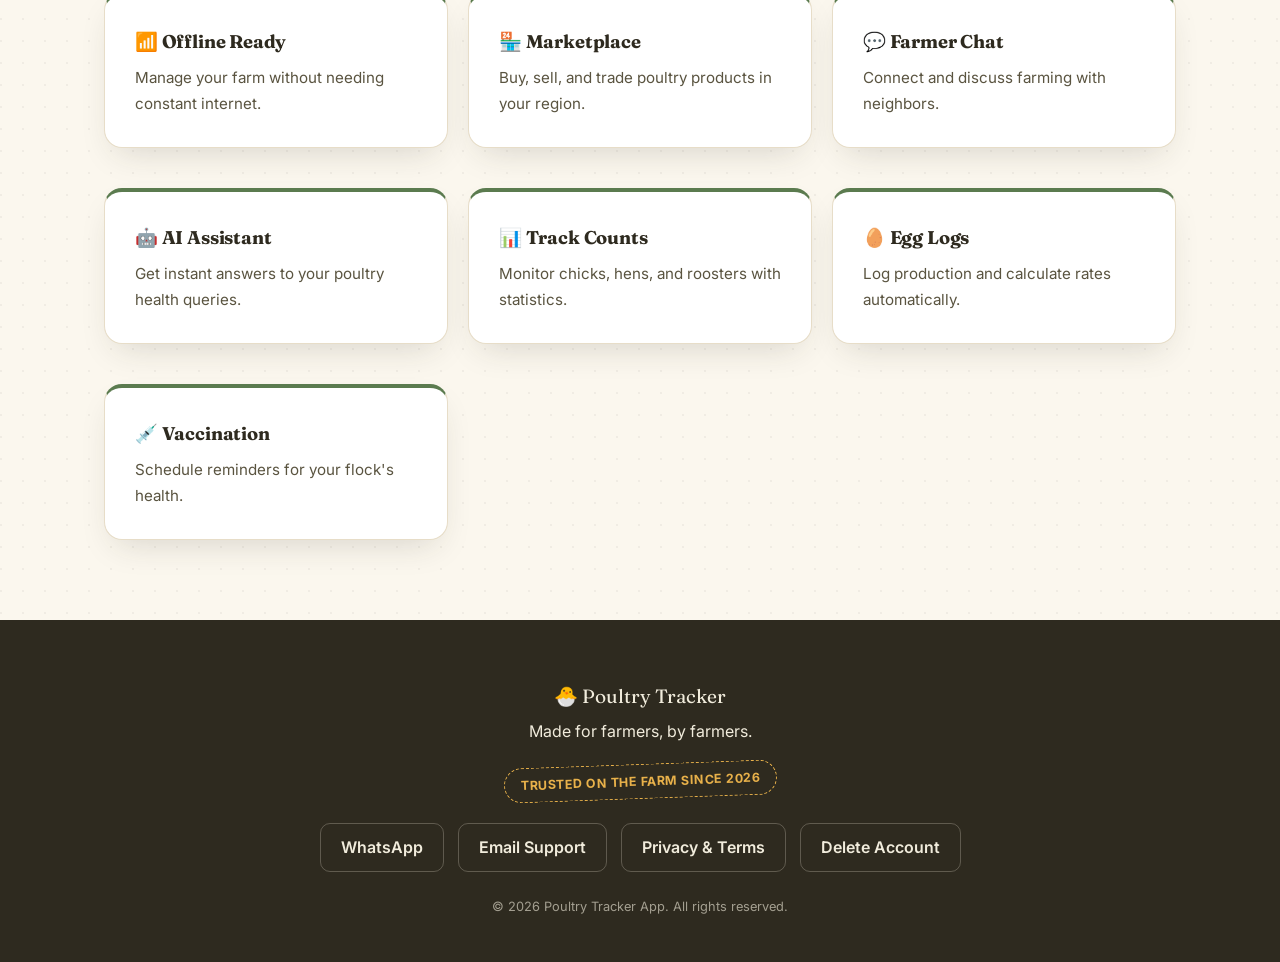
==== commit b10d5503: "update" ====
--- a/index.html
+++ b/index.html
@@ -4,65 +4,79 @@
     <meta charset="UTF-8">
     <meta name="viewport" content="width=device-width, initial-scale=1.0">
     <title>Poultry Tracker App - Flock Management</title>
-    <link href="https://fonts.googleapis.com/css2?family=Plus+Jakarta+Sans:wght@400;600;800&display=swap" rel="stylesheet">
+    <link href="https://fonts.googleapis.com/css2?family=Fraunces:wght@600;700&family=Inter:wght@400;500;600;700&display=swap" rel="stylesheet">
     <link rel="stylesheet" href="./css/styles.css">
+    <link rel="icon" href="data:image/svg+xml,<svg xmlns=%22http://www.w3.org/2000/svg%22 viewBox=%220 0 100 100%22><text y=%22.9em%22 font-size=%2290%22>🐣</text></svg>">
 </head>
 <body>
-    <nav class="main-nav">
+    <div class="page-loader" id="pageLoader">🐣</div>
+
+    <nav class="main-nav" id="mainNav">
         <div class="nav-container">
             <a href="index.html" class="nav-logo"><span>🐣</span> Poultry Tracker</a>
-            <div class="nav-links">
+            <div class="nav-links" id="navLinks">
                 <a href="#home" class="nav-link">Home</a>
                 <a href="#download" class="nav-link">Download</a>
                 <a href="#screenshots" class="nav-link">Screenshots</a>
                 <a href="#features" class="nav-link">Features</a>
                 <a href="privacy.html" class="nav-link">Privacy</a>
+                <a href="delete.html" class="nav-link">Delete Account</a>
             </div>
+            <button class="mobile-menu-btn" id="mobileMenuBtn">☰</button>
         </div>
     </nav>
 
     <section class="hero" id="home">
         <div class="hero-container">
             <div class="hero-content">
-                <span class="badge">Welcome to the Future of Farming 🌿</span>
-                <h1 class="hero-title">Your Farm’s Best Friend is <span>Finally Here.</span></h1>
-                
+                <span class="badge">Built for the field 🌾</span>
+                <h1 class="hero-title">Run Your Flock Like a Pro, <span>From Your Pocket.</span></h1>
+
                 <p class="hero-subtitle">
-                    Hello there! Whether you're tending to a backyard flock or managing a full-scale poultry farm, we're here to make your day easier. 
-                    Say goodbye to messy notebooks and hello to a smarter way of tracking your journey.
+                    Whether you're raising a backyard flock or running a full-scale poultry farm, Poultry Tracker
+                    keeps your records straight and your business growing. No notebooks, no guesswork.
                 </p>
 
                 <div class="hero-features-mini">
-                    <p>✅ <strong>Track:</strong> Poultry, eggs, and vaccinations.</p>
-                    <p>✅ <strong>Offline:</strong> Works perfectly in remote farms.</p>
-                    <p>✅ <strong>Marketplace:</strong> Buy/Sell and chat with local farmers.</p>
+                    <p>🐔 <strong>Track:</strong> Poultry, eggs, and vaccinations.</p>
+                    <p>📶 <strong>Offline:</strong> Works perfectly in remote farms.</p>
+                    <p>🏪 <strong>Marketplace:</strong> Buy, sell, and chat with local farmers.</p>
                 </div>
 
-                <div style="margin-top: 30px;">
+                <div>
                     <a href="https://play.google.com/store/apps/details?id=com.knightdale.poultrytracker" class="download-btn">
-                        <span>🚀 Get on Google Play</span>
+                        <span>Get on Google Play</span>
                     </a>
-                    <p style="font-size: 0.8rem; color: var(--text-dim); margin-top: 10px; margin-left: 5px;">
-                        Join farmers already digitizing their success.
+                    <p style="font-size: 0.85rem; color: var(--soil-soft); margin-top: 12px; margin-left: 5px;">
+                        Join farmers already digitizing their flock records.
                     </p>
                 </div>
             </div>
-            
+
             <div class="hero-mockup">
                 <div class="mockup-wrapper">
                     <img src="images/menu.jpeg" alt="App Mockup">
+                    <div class="floating-stat">
+                        <span style="font-size: 1.4rem;">🥚</span>
+                        <div>
+                            <div style="font-weight: 700; font-size: 0.95rem;">Daily Egg Log</div>
+                            <div style="font-size: 0.8rem; color: var(--soil-soft);">Tracked automatically</div>
+                        </div>
+                    </div>
                 </div>
             </div>
         </div>
     </section>
 
+    <div class="section-divider"></div>
+
     <div class="section">
-        <h2>Latest Version Info</h2>
+        <h2>Latest Version</h2>
         <div class="version-card" id="version">
             <p><strong>Version:</strong> <span id="versionNumber">Loading...</span></p>
             <p><strong>Status:</strong> <span id="updateStatus">Checking...</span></p>
             <p><strong>Release Date:</strong> <span id="releaseDate">Loading...</span></p>
-            <div style="margin-top: 15px; padding: 15px; background: var(--bg-main); border-radius: 10px;">
+            <div style="margin-top: 15px; padding: 15px; background: var(--bg-main); border-radius: 12px;">
                 <strong>What's New:</strong>
                 <div id="releaseNotes"></div>
             </div>
@@ -70,18 +84,21 @@
     </div>
 
     <section class="section" id="download">
-        <h2>📱 Download App</h2>
+        <h2>📱 Download the App</h2>
         <div class="version-card">
             <p><strong>Android:</strong> 10 and above</p>
             <p><strong>Last Updated:</strong> <span id="lastUpdated">Loading...</span></p>
         </div>
         <a href="https://play.google.com/store/apps/details?id=com.knightdale.poultrytracker" class="download-btn" style="margin: 20px 0;">
-            <span>⬇️ Install via Play Store</span>
+            <span>Install via Play Store</span>
         </a>
     </section>
 
+    <div class="section-divider"></div>
+
     <section class="section" id="screenshots">
-        <h2 style="margin-bottom: 30px;">📸 App Gallery</h2>
+        <h2 style="margin-bottom: 8px;">📸 App Gallery</h2>
+        <p style="color: var(--soil-soft); margin-bottom: 30px;">A look at the tools in your pocket.</p>
         <div class="screenshot-grid">
             <div class="screenshot-item"><img src="images/menu.jpeg"><div class="screenshot-caption">Main Dashboard</div></div>
             <div class="screenshot-item"><img src="images/chatbot.jpeg"><div class="screenshot-caption">AI Assistant</div></div>
@@ -95,8 +112,11 @@
         </div>
     </section>
 
+    <div class="section-divider"></div>
+
     <section class="section" id="features">
-        <h2 style="margin-bottom: 30px;">⭐ Features</h2>
+        <h2 style="margin-bottom: 8px;">⭐ Why Farmers Choose Us</h2>
+        <p style="color: var(--soil-soft); margin-bottom: 30px;">Everything you need, nothing you don't.</p>
         <div class="features-grid">
             <div class="feature-card"><h3>📶 Offline Ready</h3><p>Manage your farm without needing constant internet.</p></div>
             <div class="feature-card"><h3>🏪 Marketplace</h3><p>Buy, sell, and trade poultry products in your region.</p></div>
@@ -109,13 +129,19 @@
     </section>
 
     <footer>
-        <p>🐣 Poultry Tracker App - Made for Farmers by Farmers</p>
+        <p class="footer-tagline">🐣 Poultry Tracker</p>
+        <p>Made for farmers, by farmers.</p>
+        <div class="footer-stamp">Trusted on the farm since 2026</div>
         <div class="contact-links">
             <a href="https://wa.me/254799610782" class="contact-link">WhatsApp</a>
             <a href="mailto:jonahjjed@gmail.com" class="contact-link">Email Support</a>
+            <a href="privacy.html" class="contact-link">Privacy & Terms</a>
+            <a href="delete-account.html" class="contact-link">Delete Account</a>
         </div>
-        <p style="margin-top: 20px; font-size: 0.8rem; color: var(--text-dim);">&copy; 2026 Poultry Tracker App. All rights reserved.</p>
+        <p class="footer-copy">&copy; 2026 Poultry Tracker App. All rights reserved.</p>
     </footer>
+
+    <button class="back-to-top" id="backToTop">↑</button>
 
     <script src="./js/app.js"></script>
 </body>
--- a/css/styles.css
+++ b/css/styles.css
@@ -1,94 +1,182 @@
 :root {
-    --bg-main: #F8FAFC;
+    --bg-main: #FBF7EE;
     --bg-card: #FFFFFF;
-    --accent: #F59E0B; 
-    --accent-soft: rgba(245, 158, 11, 0.1);
-    --text-main: #1E293B;
-    --text-dim: #64748B;
-    --nav-bg: rgba(255, 255, 255, 0.9);
-    --border: #E2E8F0;
-    --shadow: 0 10px 30px -10px rgba(0, 0, 0, 0.05);
-    --danger: #EF4444;
-    --success: #10B981;
-}
-
-* { margin: 0; padding: 0; box-sizing: border-box; font-family: 'Plus Jakarta Sans', sans-serif; scroll-behavior: smooth; }
-body { background-color: var(--bg-main); color: var(--text-main); line-height: 1.7; -webkit-font-smoothing: antialiased; }
+    --soil: #2E2A1F;
+    --soil-soft: #5A5440;
+    --terracotta: #C9651C;
+    --terracotta-soft: rgba(201, 101, 28, 0.12);
+    --sage: #5B7B4F;
+    --sage-soft: rgba(91, 123, 79, 0.12);
+    --gold: #E8B14A;
+    --gold-soft: rgba(232, 177, 74, 0.18);
+    --border: #E7DDC8;
+    --shadow: 0 14px 34px -12px rgba(46, 42, 31, 0.18);
+    --danger: #B3432E;
+    --danger-soft: #FBEAE5;
+    --success: #4C7A45;
+    --success-soft: #EEF5E9;
+}
+
+* {
+    margin: 0;
+    padding: 0;
+    box-sizing: border-box;
+    font-family: 'Inter', sans-serif;
+    scroll-behavior: smooth;
+}
+
+body {
+    background-color: var(--bg-main);
+    color: var(--soil);
+    line-height: 1.7;
+    -webkit-font-smoothing: antialiased;
+    background-image:
+        radial-gradient(circle at 1px 1px, rgba(46,42,31,0.05) 1px, transparent 0);
+    background-size: 22px 22px;
+}
+
+h1, h2, h3 {
+    font-family: 'Fraunces', serif;
+    font-weight: 700;
+    letter-spacing: -0.01em;
+}
+
+/* Stamp badge — signature element */
+.badge {
+    background: var(--terracotta-soft);
+    color: var(--terracotta);
+    padding: 8px 18px;
+    border-radius: 100px;
+    font-size: 0.8rem;
+    font-weight: 700;
+    margin-bottom: 20px;
+    display: inline-block;
+    border: 1.5px dashed var(--terracotta);
+    transform: rotate(-2deg);
+    text-transform: uppercase;
+    letter-spacing: 0.04em;
+}
 
 /* Navigation */
-.main-nav { position: fixed; top: 0; width: 100%; padding: 15px 5%; z-index: 1000; background: var(--nav-bg); backdrop-filter: blur(15px); border-bottom: 1px solid var(--border); }
-.nav-container { width: 100%; max-width: 1200px; margin: 0 auto; display: flex; justify-content: space-between; align-items: center; }
-.nav-logo { font-weight: 800; font-size: 1.2rem; text-decoration: none; color: var(--text-main); display: flex; align-items: center; gap: 8px; }
-.nav-links { display: flex; gap: 20px; }
-.nav-link { text-decoration: none; color: var(--text-dim); font-weight: 600; font-size: 0.85rem; transition: 0.3s; }
-.nav-link.active, .nav-link:hover { color: var(--accent); }
+.main-nav {
+    position: fixed;
+    top: 0;
+    width: 100%;
+    padding: 16px 5%;
+    z-index: 1000;
+    background: rgba(251, 247, 238, 0.92);
+    backdrop-filter: blur(12px);
+    border-bottom: 2px solid var(--border);
+    transition: transform 0.3s ease;
+}
+
+.main-nav.hidden {
+    transform: translateY(-100%);
+}
+
+.nav-container {
+    width: 100%;
+    max-width: 1200px;
+    margin: 0 auto;
+    display: flex;
+    justify-content: space-between;
+    align-items: center;
+}
+
+.nav-logo {
+    font-family: 'Fraunces', serif;
+    font-weight: 700;
+    font-size: 1.25rem;
+    text-decoration: none;
+    color: var(--soil);
+    display: flex;
+    align-items: center;
+    gap: 8px;
+}
+
+.nav-links {
+    display: flex;
+    gap: 24px;
+    align-items: center;
+}
+
+.nav-link {
+    text-decoration: none;
+    color: var(--soil-soft);
+    font-weight: 600;
+    font-size: 0.88rem;
+}
+
+.nav-link.active,
+.nav-link:hover {
+    color: var(--terracotta);
+}
+
+.mobile-menu-btn {
+    display: none;
+    background: none;
+    border: none;
+    font-size: 1.4rem;
+    cursor: pointer;
+    color: var(--soil);
+}
 
 /* Hero */
-.hero { padding: 140px 5% 80px; min-height: 80vh; display: flex; align-items: center; justify-content: center; }
-.hero-container { max-width: 1200px; display: grid; grid-template-columns: 1.2fr 0.8fr; gap: 60px; align-items: center; }
-.hero-title { font-size: clamp(2.5rem, 5vw, 4rem); font-weight: 800; line-height: 1.1; margin-bottom: 20px; }
-.hero-title span { color: var(--accent); }
-.badge { background: var(--accent-soft); color: var(--accent); padding: 6px 16px; border-radius: 100px; font-size: 0.8rem; font-weight: 700; margin-bottom: 20px; display: inline-block; }
-
-/* Sections & Cards */
-.section { padding: 60px 5%; max-width: 1200px; margin: 0 auto; }
-.version-card, .feature-card, .privacy-section, .instruction-card { 
-    background: var(--bg-card); padding: 30px; border-radius: 20px; border: 1px solid var(--border); box-shadow: var(--shadow); margin-bottom: 20px;
-}
-.features-grid, .screenshot-grid { display: grid; grid-template-columns: repeat(auto-fit, minmax(280px, 1fr)); gap: 20px; }
-
-/* Privacy Page Specifics */
-.privacy-header { padding: 160px 5% 40px; text-align: center; }
-.privacy-content { max-width: 850px; margin: 0 auto; padding-bottom: 100px; }
-.privacy-section h2 { font-size: 1.5rem; margin-bottom: 15px; display: flex; align-items: center; gap: 10px; }
-.privacy-section ul { list-style: none; padding: 0; }
-.privacy-section ul li { position: relative; padding-left: 28px; margin-bottom: 12px; color: var(--text-dim); }
-.privacy-section ul li::before { content: '→'; position: absolute; left: 0; color: var(--accent); font-weight: bold; }
-
-/* Status Boxes */
-.status-box-red { border-left: 5px solid var(--danger) !important; background: #FEF2F2 !important; }
-.status-box-green { border-left: 5px solid var(--success) !important; background: #F0FDF4 !important; }
-.status-box-green ul li::before { content: '✓'; color: var(--success); }
-
-/* Buttons & Images */
-.download-btn, .btn-primary { 
-    display: inline-flex; background: var(--accent); color: white; padding: 14px 30px; border-radius: 12px; text-decoration: none; font-weight: 700; transition: 0.3s; text-align: center; border: none; cursor: pointer;
-}
-.download-btn:hover { transform: translateY(-3px); box-shadow: 0 10px 20px rgba(245, 158, 11, 0.3); }
-
-.screenshot-item { border-radius: 20px; overflow: hidden; border: 4px solid var(--border); position: relative; }
-.screenshot-item img { width: 100%; display: block; }
-.screenshot-caption { padding: 10px; font-size: 0.8rem; text-align: center; background: white; color: var(--text-dim); }
-
-/* Footer */
-footer { padding: 60px 5%; background: white; border-top: 1px solid var(--border); text-align: center; }
-.contact-links { display: flex; gap: 15px; justify-content: center; margin-top: 15px; }
-.contact-link { text-decoration: none; color: var(--text-main); font-weight: 600; padding: 10px 20px; border: 1px solid var(--border); border-radius: 10px; display: flex; align-items: center; gap: 8px; }
-
-/* Responsiveness */
-@media (max-width: 968px) {
-    .hero-container { grid-template-columns: 1fr; text-align: center; }
-    .hero-mockup img { max-width: 300px; margin-top: 40px; }
-    .nav-links { display: none; }
-    .contact-links { flex-direction: column; }
+.hero {
+    padding: 150px 5% 90px;
+    min-height: 75vh;
+    display: flex;
+    align-items: center;
+    justify-content: center;
+}
+
+.hero-container {
+    max-width: 1200px;
+    display: grid;
+    grid-template-columns: 1.15fr 0.85fr;
+    gap: 60px;
+    align-items: center;
+}
+
+.hero-title {
+    font-size: clamp(2.4rem, 4.6vw, 3.7rem);
+    font-weight: 700;
+    line-height: 1.12;
+    margin-bottom: 22px;
+    color: var(--soil);
+}
+
+.hero-title span {
+    color: var(--terracotta);
 }
 
 .hero-subtitle {
-    font-size: 1.1rem;
-    color: var(--text-dim);
-    margin-bottom: 25px;
-    max-width: 550px;
+    font-size: 1.12rem;
+    color: var(--soil-soft);
+    margin-bottom: 26px;
+    max-width: 540px;
     line-height: 1.8;
+    font-family: 'Inter', sans-serif;
 }
 
 .hero-features-mini {
     margin-bottom: 30px;
+    display: flex;
+    flex-direction: column;
+    gap: 10px;
 }
 
 .hero-features-mini p {
-    font-size: 0.95rem;
-    margin-bottom: 8px;
-    color: var(--text-main);
+    font-size: 0.98rem;
+    color: var(--soil);
+    background: var(--bg-card);
+    border: 1px solid var(--border);
+    border-radius: 12px;
+    padding: 10px 16px;
+    display: inline-flex;
+    align-items: center;
+    gap: 10px;
+    width: fit-content;
 }
 
 .mockup-wrapper {
@@ -97,21 +185,21 @@
 }
 
 .mockup-wrapper img {
-    width: 100%; 
-    max-width: 320px; 
-    border-radius: 40px; 
-    border: 8px solid #1E293B;
+    width: 100%;
+    max-width: 320px;
+    border-radius: 32px;
+    border: 8px solid var(--soil);
     box-shadow: var(--shadow);
 }
 
 .floating-stat {
     position: absolute;
-    bottom: 30px;
-    right: -20px;
-    background: white;
+    bottom: 28px;
+    right: -18px;
+    background: var(--bg-card);
     padding: 12px 20px;
-    border-radius: 15px;
-    box-shadow: 0 10px 25px rgba(0,0,0,0.1);
+    border-radius: 14px;
+    box-shadow: var(--shadow);
     display: flex;
     align-items: center;
     gap: 10px;
@@ -125,8 +213,370 @@
     100% { transform: translateY(0px); }
 }
 
+/* Sections & Cards */
+.section {
+    padding: 60px 5%;
+    max-width: 1200px;
+    margin: 0 auto;
+}
+
+.section h2 {
+    font-size: 1.9rem;
+    margin-bottom: 10px;
+    color: var(--soil);
+}
+
+.section-divider {
+    width: 100%;
+    height: 28px;
+    background-image: repeating-linear-gradient(
+        -45deg,
+        var(--border) 0px,
+        var(--border) 2px,
+        transparent 2px,
+        transparent 14px
+    );
+    opacity: 0.6;
+}
+
+.version-card,
+.feature-card,
+.privacy-section,
+.instruction-card {
+    background: var(--bg-card);
+    padding: 30px;
+    border-radius: 18px;
+    border: 1px solid var(--border);
+    box-shadow: var(--shadow);
+    margin-bottom: 20px;
+}
+
+.feature-card {
+    border-top: 4px solid var(--sage);
+    transition: transform 0.25s ease, box-shadow 0.25s ease;
+}
+
+.feature-card:hover {
+    transform: translateY(-4px);
+}
+
+.feature-card h3 {
+    font-size: 1.15rem;
+    margin-bottom: 8px;
+    color: var(--soil);
+}
+
+.feature-card p {
+    color: var(--soil-soft);
+    font-size: 0.95rem;
+}
+
+.features-grid,
+.screenshot-grid {
+    display: grid;
+    grid-template-columns: repeat(auto-fit, minmax(280px, 1fr));
+    gap: 20px;
+}
+
+/* Version card specifics */
+.version-card p {
+    margin-bottom: 6px;
+}
+
+#updateStatus {
+    padding: 3px 12px;
+    border-radius: 100px;
+    font-weight: 700;
+    font-size: 0.85rem;
+}
+
+/* Privacy / Legal pages */
+.privacy-header {
+    padding: 160px 5% 40px;
+    text-align: center;
+}
+
+.privacy-header h1 {
+    font-size: clamp(2rem, 4vw, 2.8rem);
+    margin-bottom: 10px;
+}
+
+.privacy-header p {
+    color: var(--soil-soft);
+}
+
+.privacy-content {
+    max-width: 850px;
+    margin: 0 auto;
+    padding: 0 5% 100px;
+}
+
+.privacy-section h2 {
+    font-size: 1.4rem;
+    margin-bottom: 15px;
+    display: flex;
+    align-items: center;
+    gap: 10px;
+}
+
+.privacy-section h3 {
+    font-size: 1.15rem;
+    margin: 22px 0 10px;
+    color: var(--soil);
+}
+
+.privacy-section p {
+    color: var(--soil-soft);
+    margin-bottom: 10px;
+}
+
+.privacy-section ul {
+    list-style: none;
+    padding: 0;
+}
+
+.privacy-section ul li {
+    position: relative;
+    padding-left: 28px;
+    margin-bottom: 12px;
+    color: var(--soil-soft);
+}
+
+.privacy-section ul li::before {
+    content: '🌾';
+    position: absolute;
+    left: 0;
+    font-size: 0.85rem;
+}
+
+.privacy-section a {
+    color: var(--terracotta);
+    font-weight: 600;
+}
+
+.privacy-section a.download-btn {
+    color: white;
+}
+
+/* Status Boxes */
+.status-box-red {
+    border-left: 5px solid var(--danger) !important;
+    background: var(--danger-soft) !important;
+}
+
+.status-box-green {
+    border-left: 5px solid var(--success) !important;
+    background: var(--success-soft) !important;
+}
+
+.status-box-green ul li::before {
+    content: '✓';
+    color: var(--success);
+    font-size: 1rem;
+}
+
+/* Buttons */
+.download-btn,
+.btn-primary {
+    display: inline-flex;
+    background: var(--terracotta);
+    color: white;
+    padding: 15px 30px;
+    border-radius: 12px;
+    text-decoration: none;
+    font-weight: 700;
+    transition: 0.25s;
+    text-align: center;
+    border: none;
+    cursor: pointer;
+    box-shadow: 0 8px 18px -6px rgba(201, 101, 28, 0.45);
+}
+
+.download-btn:hover {
+    transform: translateY(-3px);
+    box-shadow: 0 12px 22px -6px rgba(201, 101, 28, 0.5);
+}
+
+/* Screenshots */
+.screenshot-item {
+    border-radius: 18px;
+    overflow: hidden;
+    border: 4px solid var(--border);
+    position: relative;
+    background: var(--bg-card);
+    cursor: pointer;
+}
+
+.screenshot-item img {
+    width: 100%;
+    display: block;
+}
+
+.screenshot-caption {
+    padding: 12px;
+    font-size: 0.85rem;
+    text-align: center;
+    background: var(--bg-card);
+    color: var(--soil-soft);
+    font-weight: 600;
+}
+
+/* Back to top */
+.back-to-top {
+    position: fixed;
+    bottom: 24px;
+    right: 24px;
+    width: 48px;
+    height: 48px;
+    border-radius: 50%;
+    background: var(--terracotta);
+    color: white;
+    border: none;
+    font-size: 1.2rem;
+    cursor: pointer;
+    box-shadow: var(--shadow);
+    opacity: 0;
+    pointer-events: none;
+    transition: opacity 0.3s ease, transform 0.3s ease;
+    z-index: 900;
+}
+
+.back-to-top.visible {
+    opacity: 1;
+    pointer-events: auto;
+}
+
+/* Page loader */
+.page-loader {
+    position: fixed;
+    inset: 0;
+    background: var(--bg-main);
+    display: flex;
+    align-items: center;
+    justify-content: center;
+    font-size: 2.2rem;
+    z-index: 3000;
+    transition: opacity 0.5s ease;
+}
+
+/* Footer */
+footer {
+    padding: 60px 5% 40px;
+    background: var(--soil);
+    color: #F1ECDC;
+    text-align: center;
+}
+
+footer p {
+    margin-bottom: 4px;
+}
+
+.footer-tagline {
+    font-family: 'Fraunces', serif;
+    font-size: 1.2rem;
+    margin-bottom: 6px;
+}
+
+.footer-stamp {
+    display: inline-block;
+    border: 1.5px dashed var(--gold);
+    color: var(--gold);
+    border-radius: 100px;
+    padding: 6px 16px;
+    font-size: 0.78rem;
+    font-weight: 700;
+    transform: rotate(-2deg);
+    margin: 14px 0 18px;
+    text-transform: uppercase;
+    letter-spacing: 0.04em;
+}
+
+.contact-links {
+    display: flex;
+    gap: 14px;
+    justify-content: center;
+    margin-top: 6px;
+    flex-wrap: wrap;
+}
+
+.contact-link {
+    text-decoration: none;
+    color: #F1ECDC;
+    font-weight: 600;
+    padding: 10px 20px;
+    border: 1px solid rgba(241, 236, 220, 0.25);
+    border-radius: 10px;
+    display: flex;
+    align-items: center;
+    gap: 8px;
+    transition: background 0.25s;
+}
+
+.contact-link:hover {
+    background: rgba(241, 236, 220, 0.1);
+}
+
+.footer-copy {
+    margin-top: 24px;
+    font-size: 0.8rem;
+    color: rgba(241, 236, 220, 0.6);
+}
+
+/* Responsiveness */
 @media (max-width: 968px) {
+    .hero-container {
+        grid-template-columns: 1fr;
+        text-align: center;
+    }
+
+    .hero-features-mini p {
+        margin: 0 auto;
+    }
+
+    .mockup-wrapper img {
+        max-width: 280px;
+        margin-top: 30px;
+    }
+
+    .nav-links {
+        position: fixed;
+        top: 64px;
+        left: 0;
+        right: 0;
+        background: var(--bg-main);
+        flex-direction: column;
+        padding: 20px 0;
+        border-bottom: 2px solid var(--border);
+        display: none;
+        gap: 18px;
+    }
+
+    .nav-links.active {
+        display: flex;
+    }
+
+    .mobile-menu-btn {
+        display: block;
+    }
+
     .floating-stat {
-        display: none; /* Keep it clean on mobile */
+        display: none;
+    }
+
+    .contact-links {
+        flex-direction: column;
+        align-items: center;
+    }
+}
+
+:focus-visible {
+    outline: 2px solid var(--terracotta);
+    outline-offset: 2px;
+}
+
+@media (prefers-reduced-motion: reduce) {
+    * {
+        animation: none !important;
+        transition: none !important;
     }
 }
